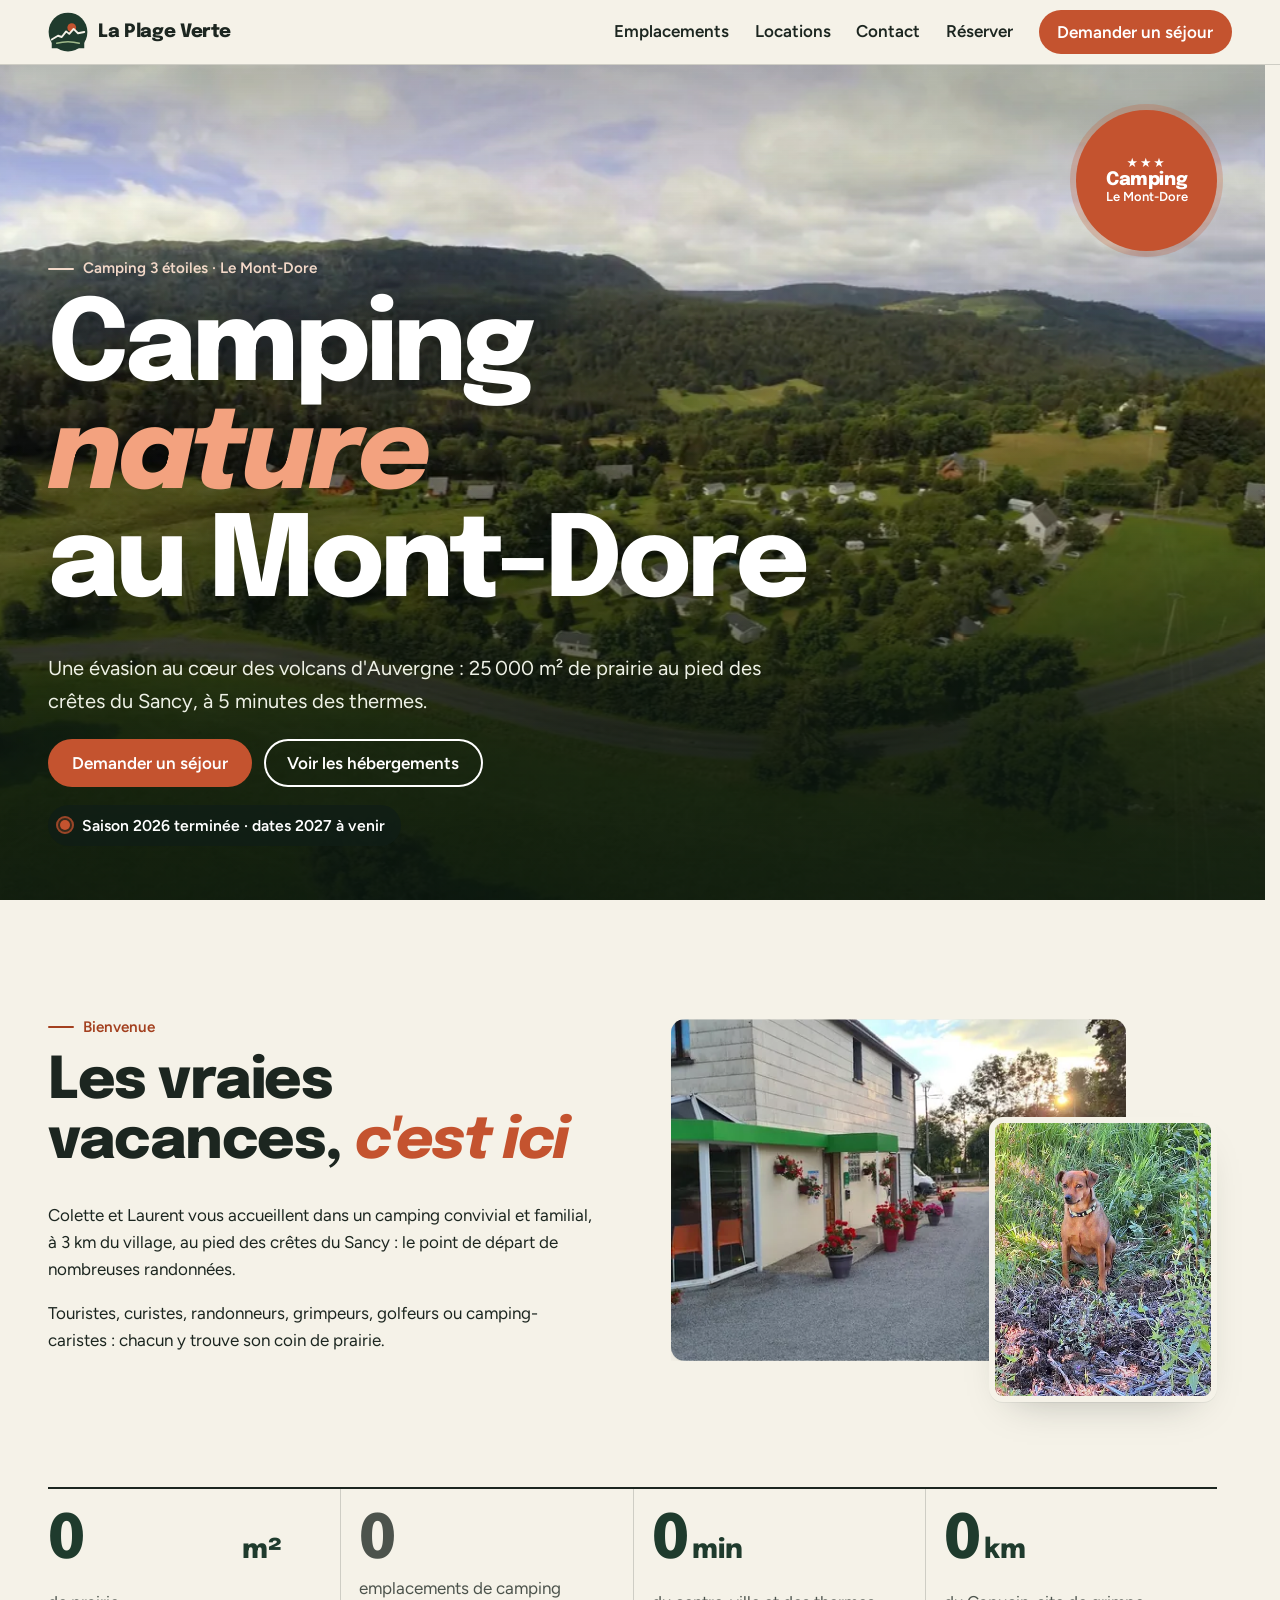
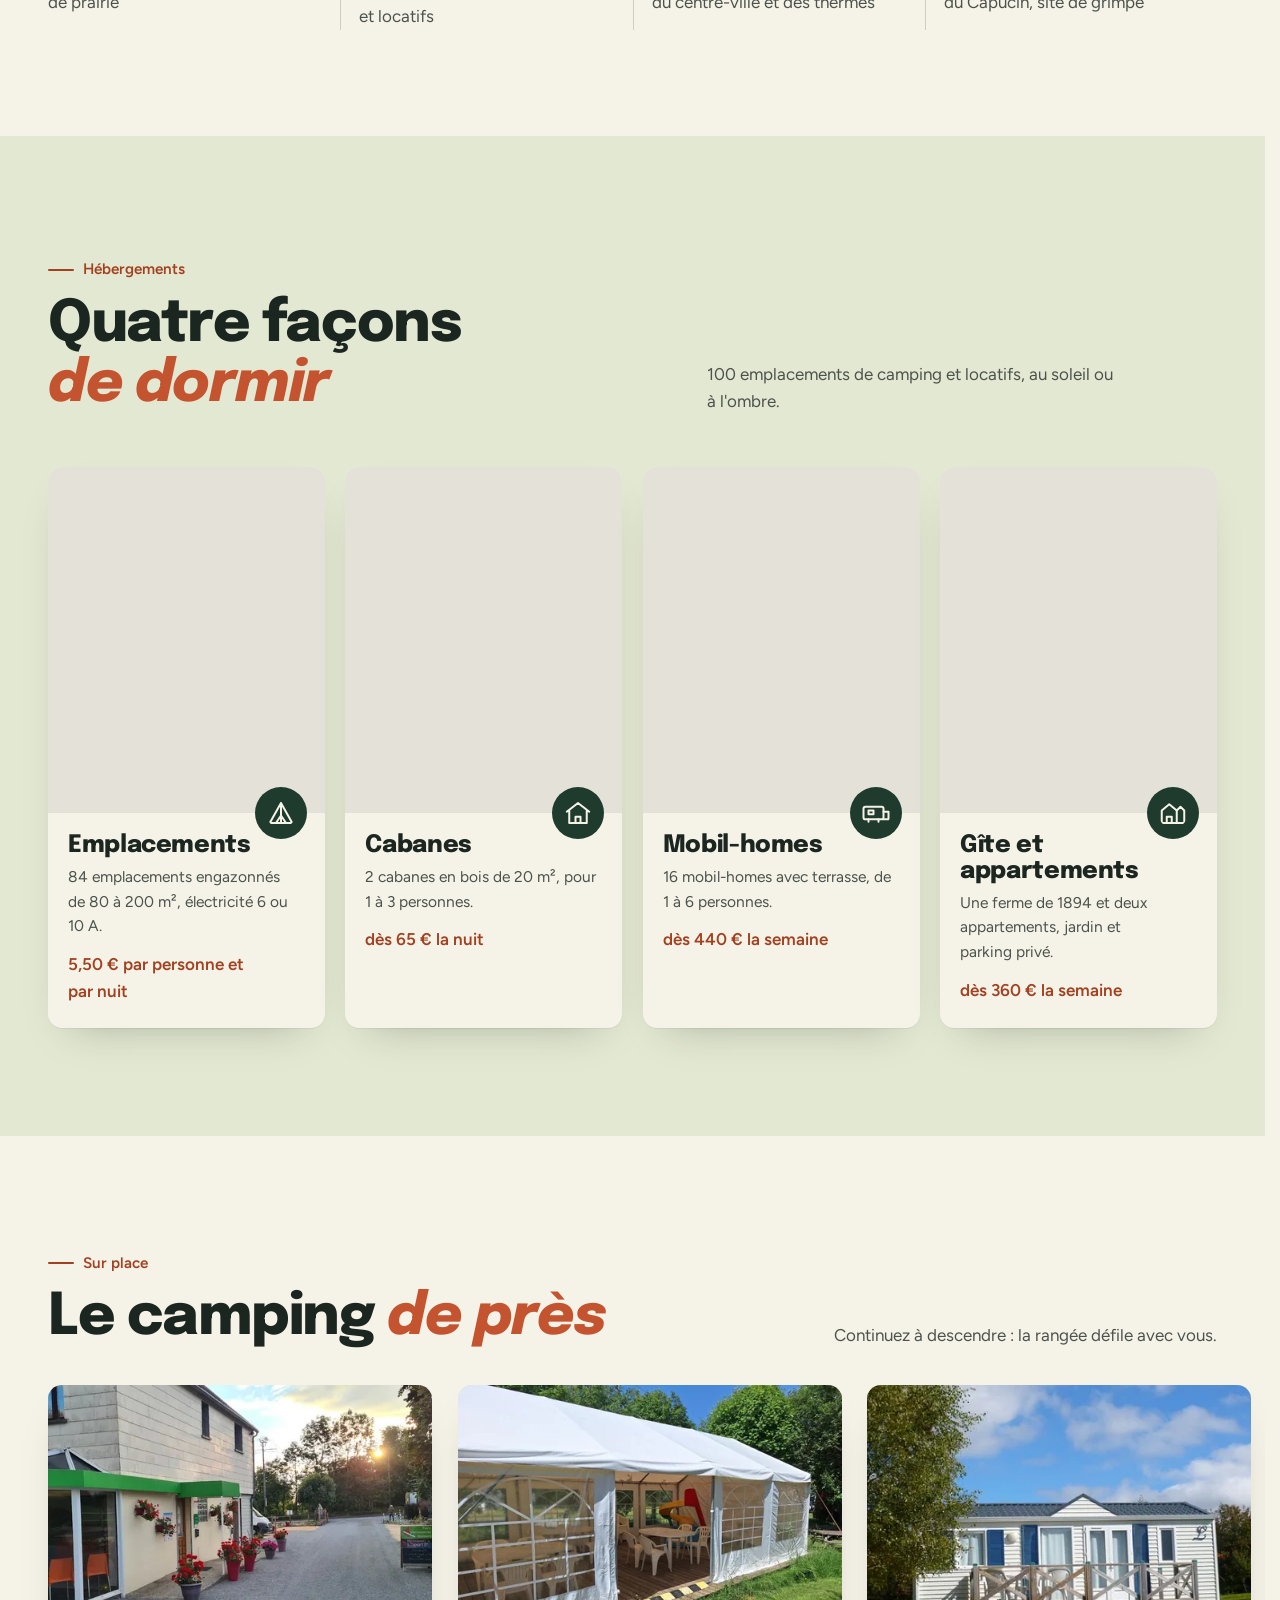
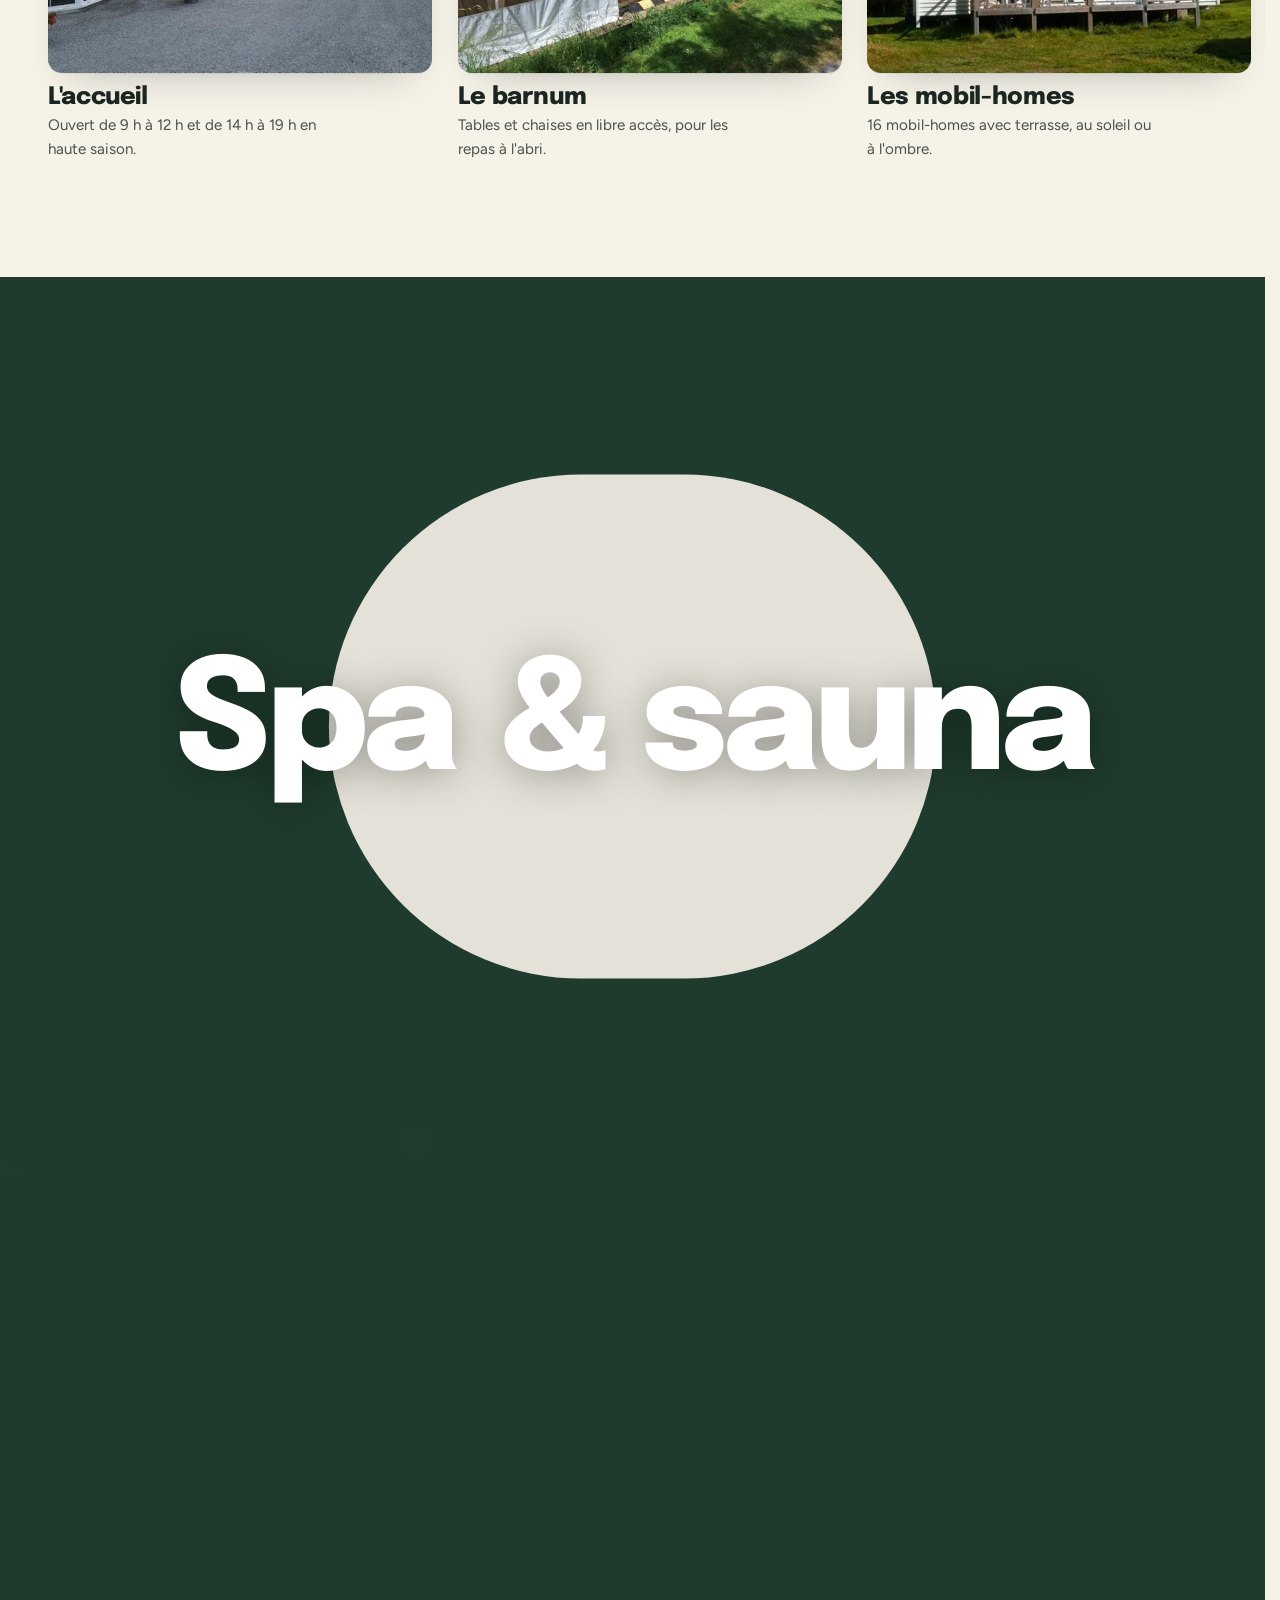
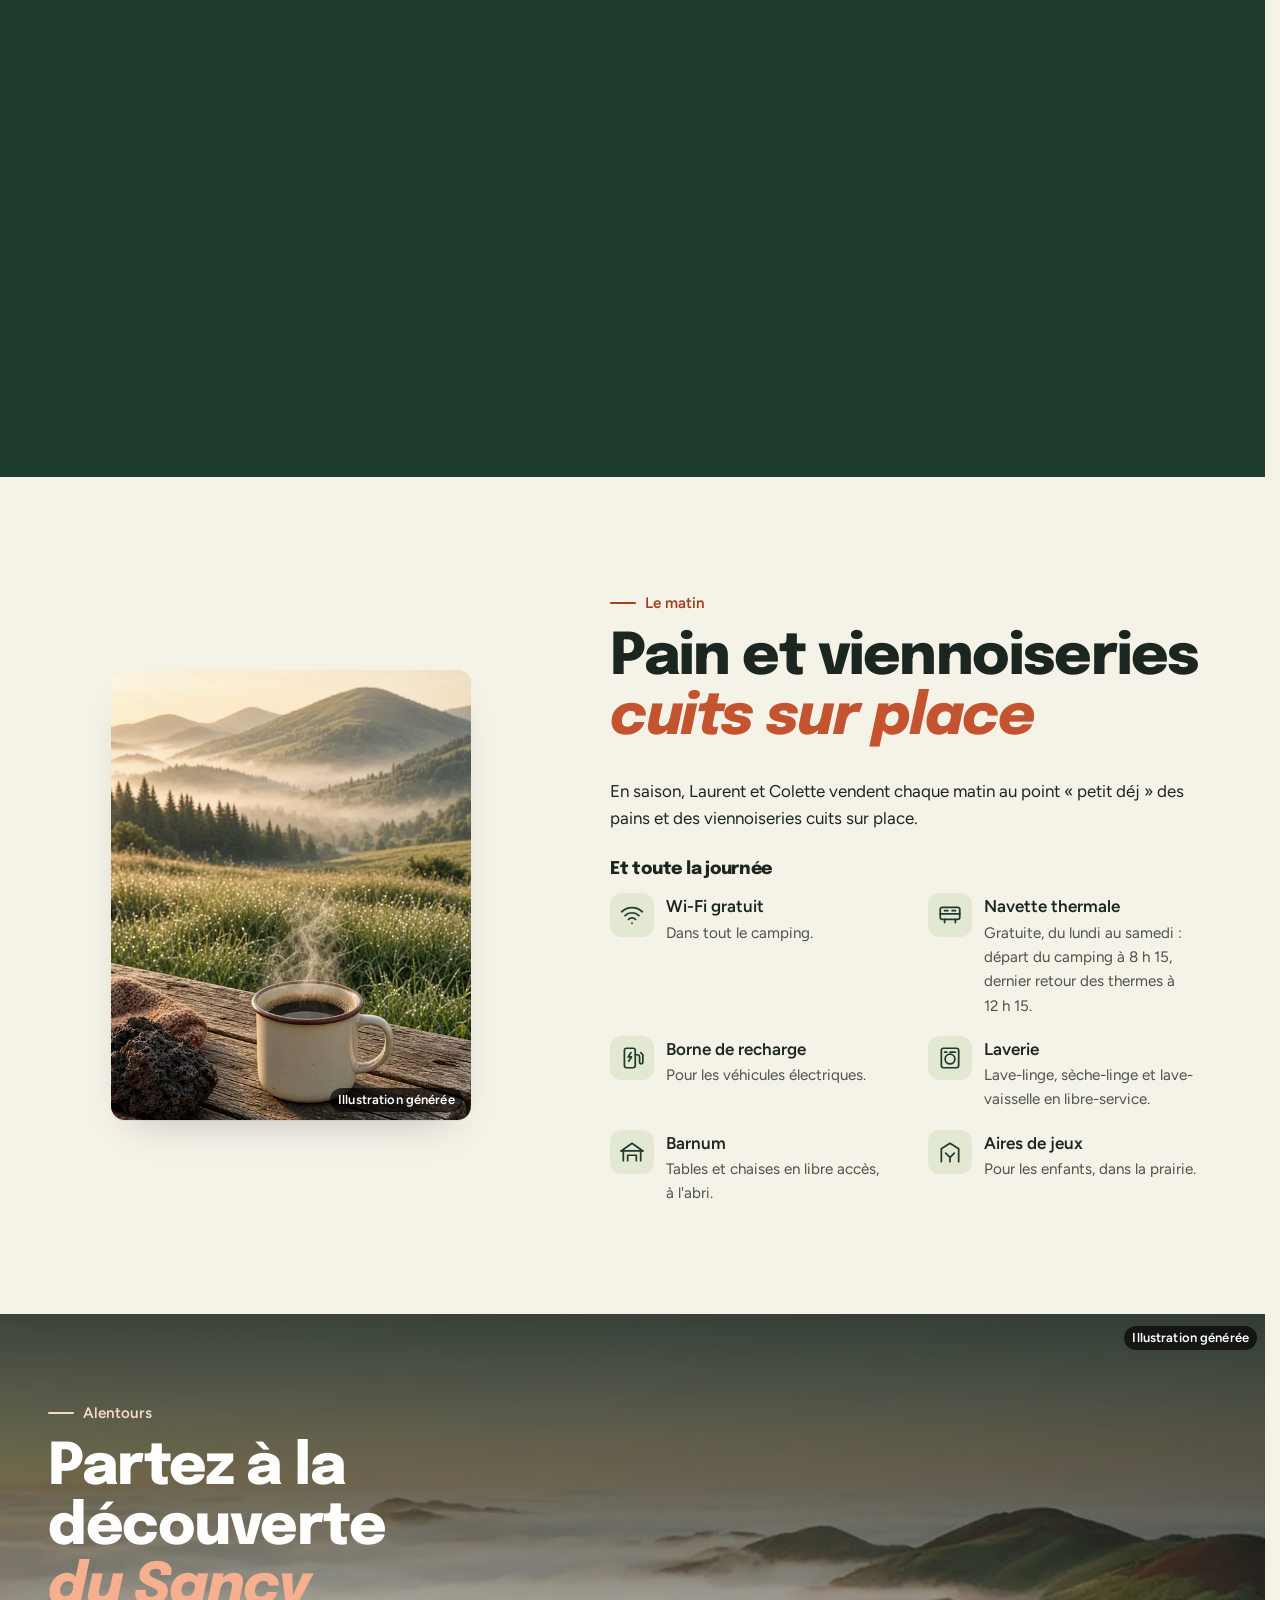
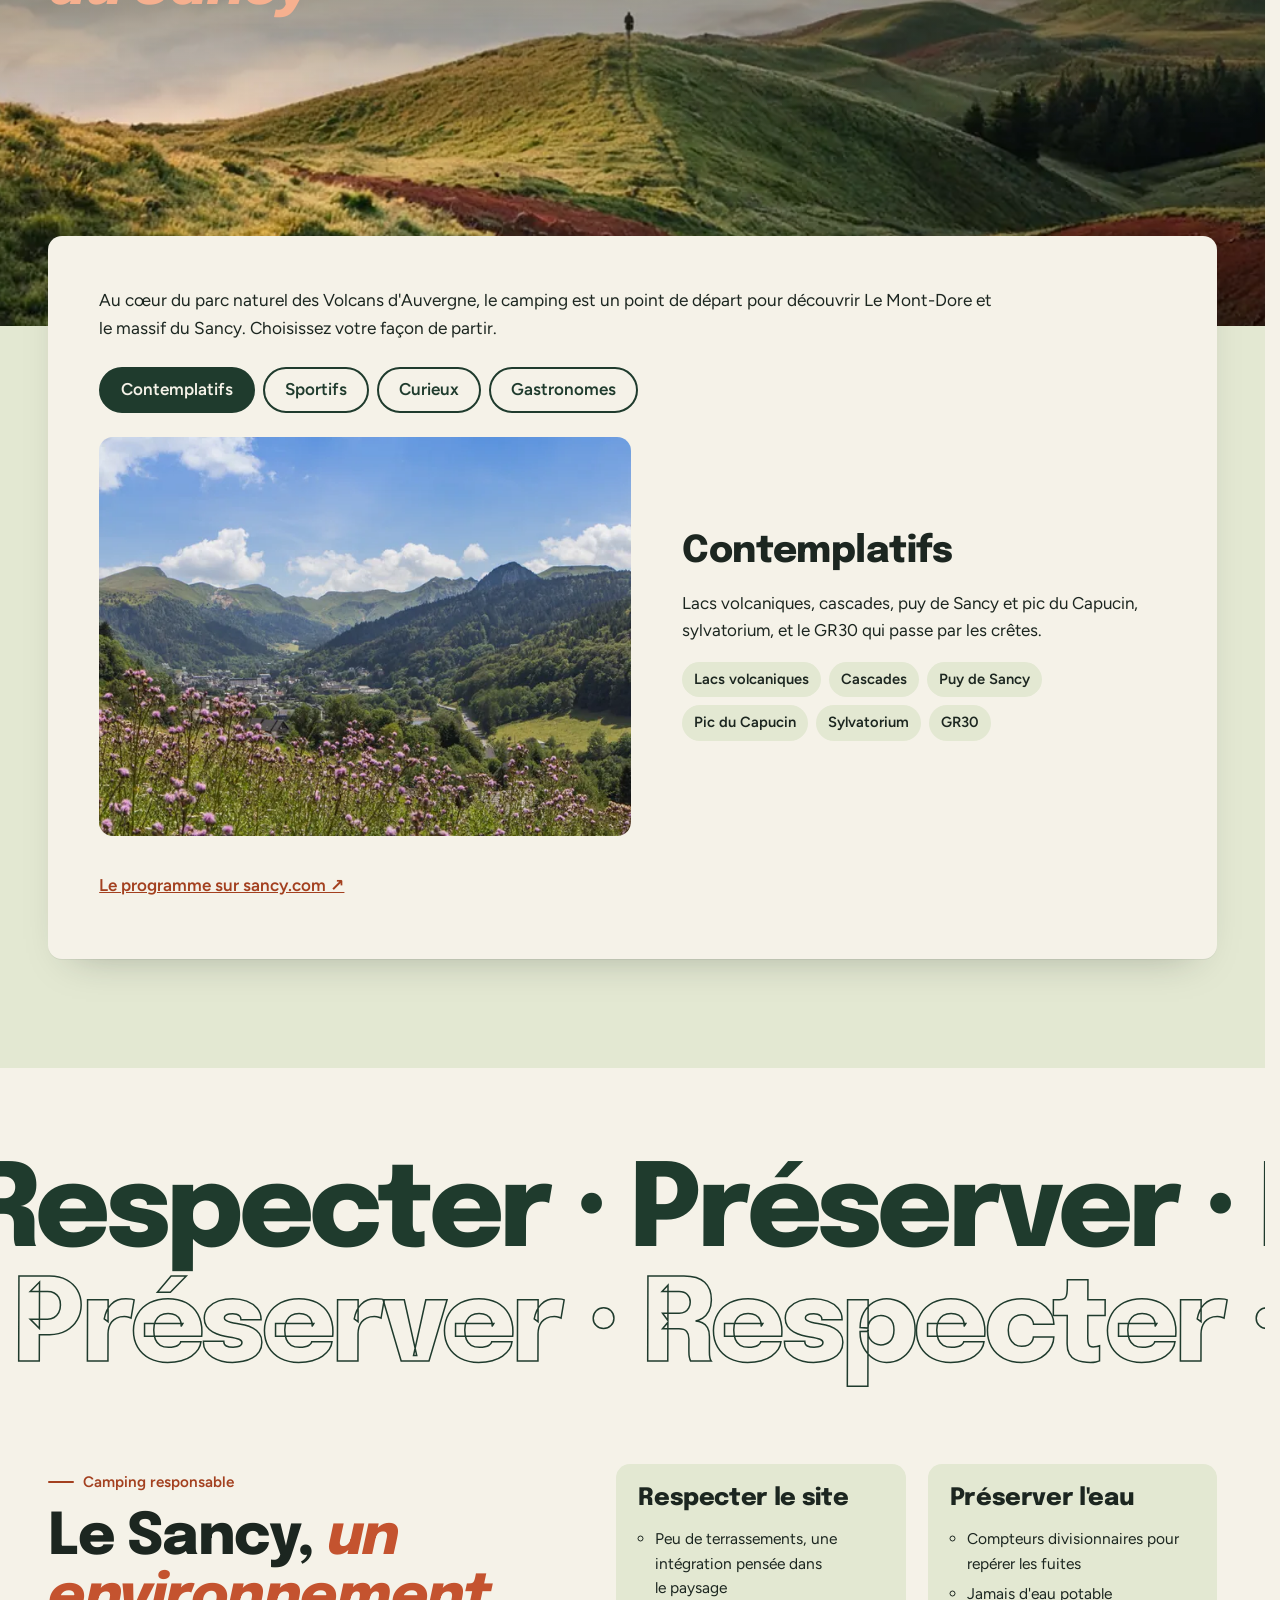
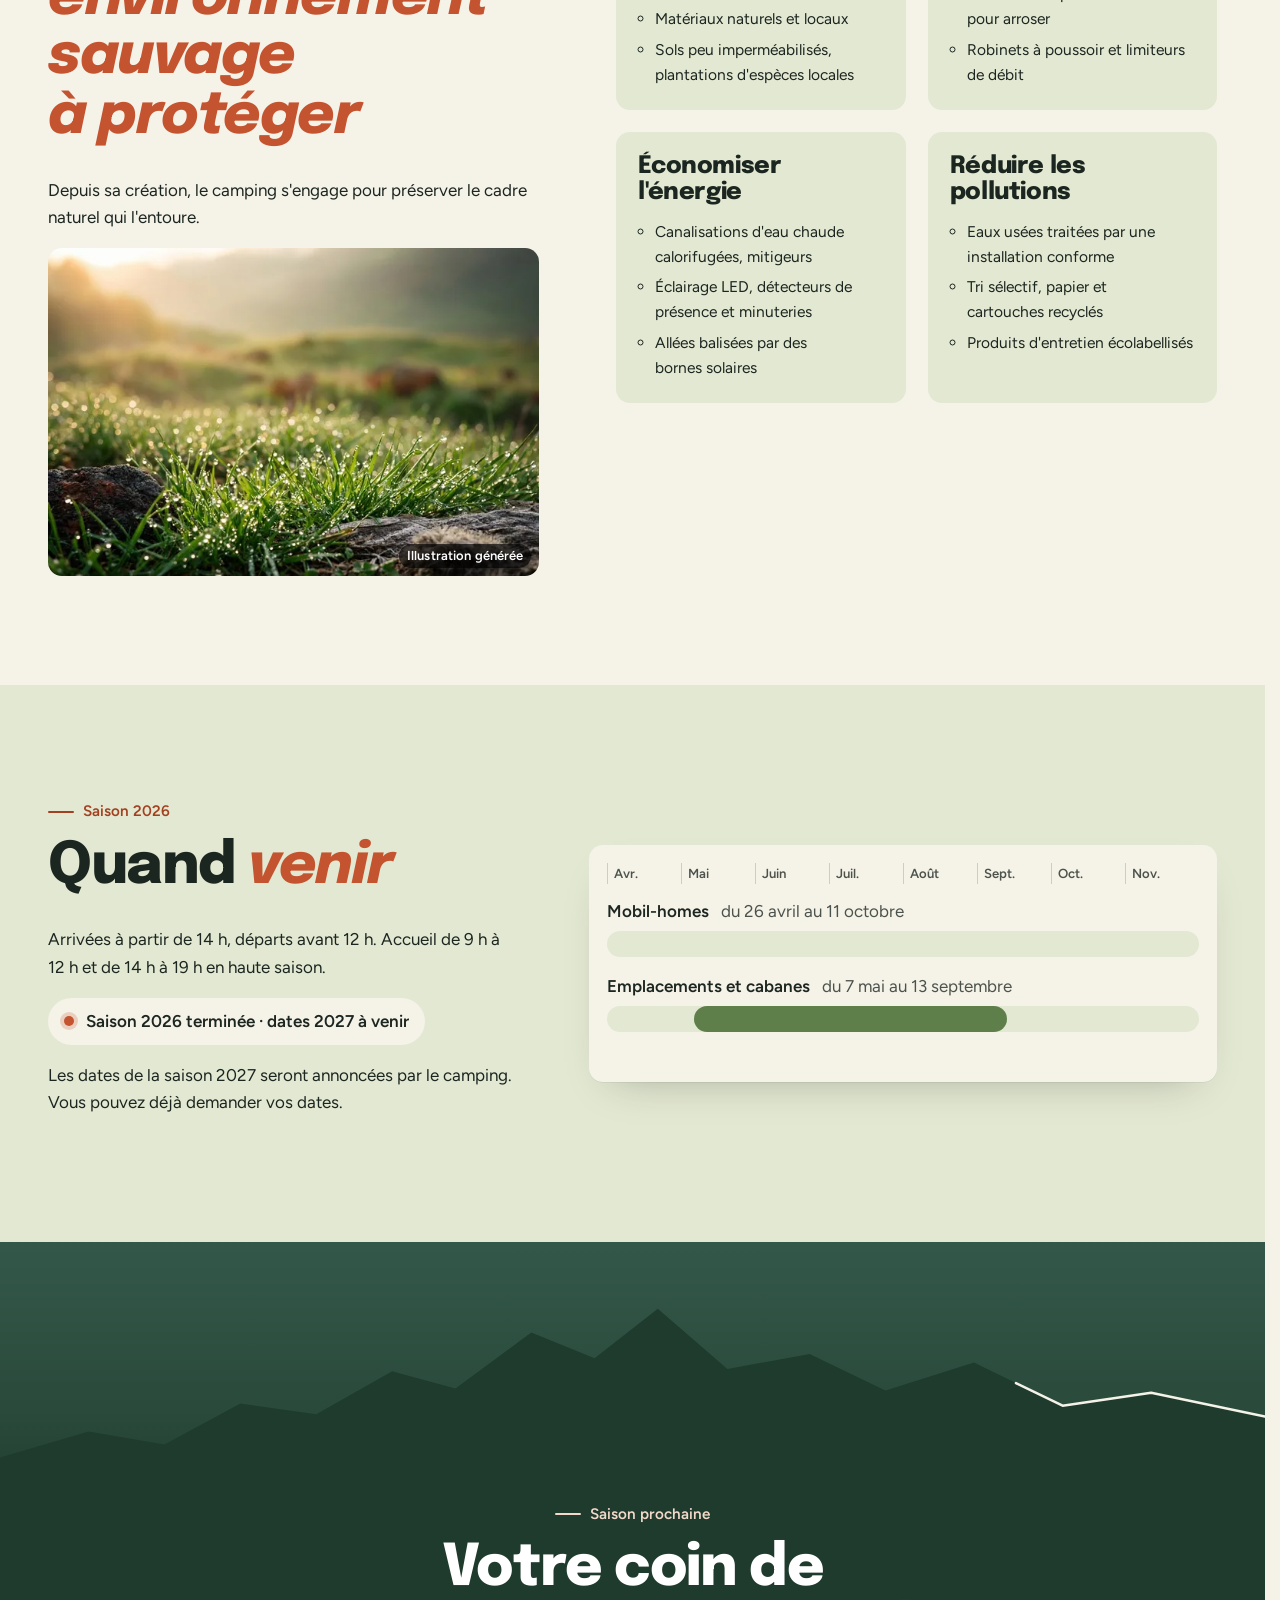
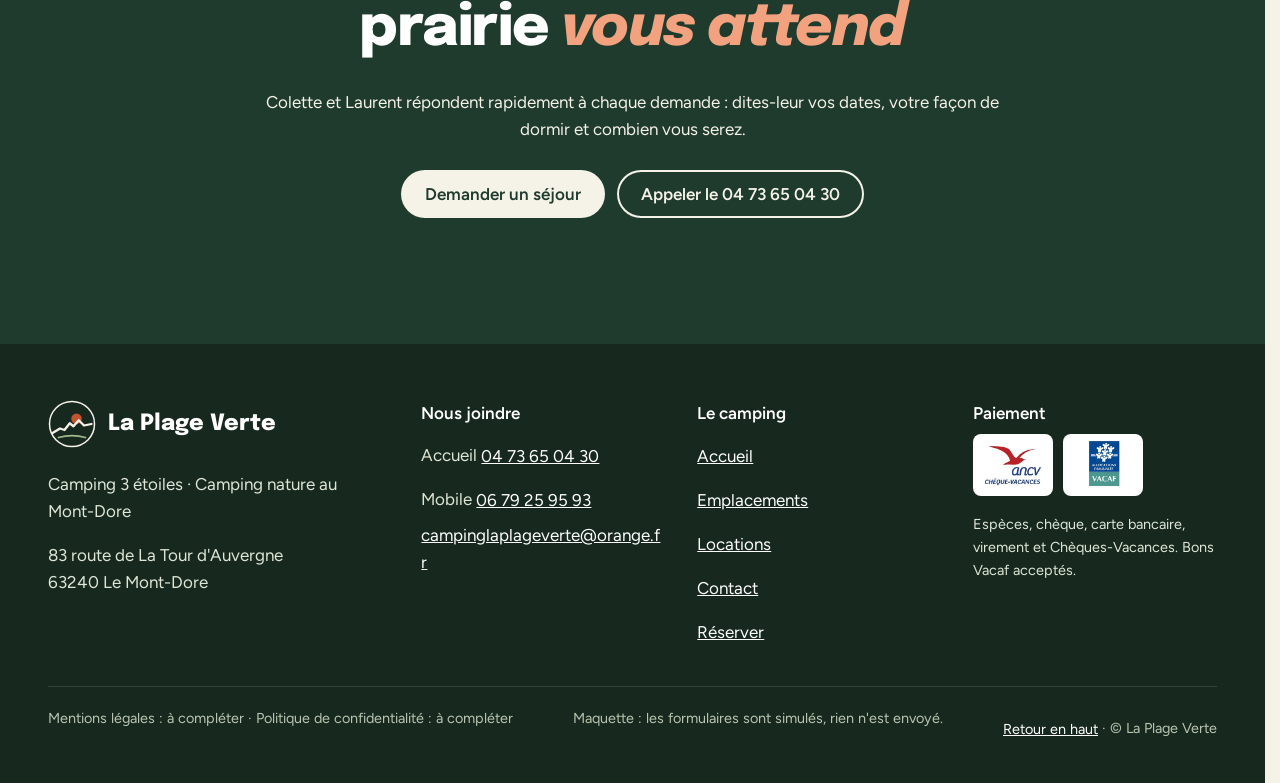
==== index.html @ d8bba6ec "Maquette v1" ====
<!doctype html>
<html lang="fr" data-v="1">
<head>
<meta charset="utf-8">
<meta name="viewport" content="width=device-width, initial-scale=1, viewport-fit=cover">
<title>Camping La Plage Verte : camping nature au Mont-Dore, au pied du Sancy</title>
<meta name="description" content="Camping 3 étoiles au Mont-Dore : 84 emplacements dans 25 000 m² de prairie, cabanes, mobil-homes, gîte et appartements, spa, à 5 minutes des thermes.">
<meta name="robots" content="noindex, nofollow">
<link rel="canonical" href="https://plage-verte-maquette.vercel.app/">
<style>:root{--fond:#F5F2E8;--texte:#1C2620;--voile-fond:#1F3B2D;--ouverture-fond:#1F3B2D;--menu-fond:#1F3B2D}:root { --entete-h: 72px; --barres-h: 0px; } html { background: var(--fond); color: var(--texte); scrollbar-gutter: stable; } body { margin: 0; background: var(--fond); } html.js:not(.secours):not([data-arrivee="retour"]) [data-anime] { opacity: 0; } html.js:not(.secours):not([data-arrivee="retour"]) [data-anime].vu { opacity: 1; } [data-voile] { position: fixed; inset: 0; z-index: 900; background: var(--voile-fond); transform: translateY(100%); visibility: hidden; pointer-events: none; } html[data-arrivee="voile"]:not(.voile-leve):not(.secours) [data-voile] { transform: none; visibility: visible; } html.secours [data-voile] { visibility: hidden !important; } .ouverture-panneau { position: fixed; inset: 0; z-index: 850; display: none; place-content: center; justify-items: center; background: var(--ouverture-fond, var(--voile-fond)); color: var(--fond); text-align: center; } html.js[data-arrivee="intro"]:not(.secours):not(.intro-finie) .ouverture-panneau { display: grid; } html.defilement-bloque, html.defilement-bloque body, html.js[data-arrivee="intro"]:not(.secours):not(.intro-finie), html.js[data-arrivee="intro"]:not(.secours):not(.intro-finie) body, html[data-arrivee="voile"]:not(.voile-leve):not(.secours), html[data-arrivee="voile"]:not(.voile-leve):not(.secours) body { overflow: hidden; } html.js[data-arrivee="intro"]:not(.secours):not(.intro-finie) { background-color: var(--ouverture-fond, var(--voile-fond)); } html[data-arrivee="voile"]:not(.voile-leve):not(.secours) { background-color: var(--voile-fond); }</style>
<script>(function () {
var d = document.documentElement, ss = null, ls = null;
try { ss = window.sessionStorage; ls = window.localStorage; } catch (e) {}
d.classList.add('js');
var nav = performance.getEntriesByType ? performance.getEntriesByType('navigation')[0] : null;
var type = nav ? nav.type : 'navigate';
var depart = null;
try { depart = JSON.parse(ss.getItem('socle:depart') || 'null'); ss.removeItem('socle:depart'); } catch (e) {}
if (depart && !(Date.now() - depart.t < 15000)) depart = null;
var mode = type === 'back_forward' ? 'retour' : type === 'reload' ? 'intro' : depart ? 'voile' : 'intro';
d.setAttribute('data-arrivee', mode);
if (mode === 'voile' && depart.couleur) d.style.setProperty('--voile-fond', depart.couleur);
if (type === 'reload' && 'scrollRestoration' in history) {
history.scrollRestoration = 'manual';
}
try {
var choisie = ls && ls.getItem('socle:langue');
var langue = (d.lang || '').slice(0, 2);
if (choisie && choisie !== langue && type === 'navigate' && !depart) {
var alt = document.querySelector('link[rel="alternate"][hreflang="' + choisie + '"]');
if (alt) location.replace(new URL(alt.href).pathname + location.search + location.hash);
}
} catch (e) {}
setTimeout(function () { if (!d.classList.contains('demarre')) d.classList.add('secours'); }, 2000);
})();</script>
<link rel="preload" href="/assets/fonts/epilogue-latin-800-normal.woff2" as="font" type="font/woff2" crossorigin>
<link rel="preload" href="/assets/fonts/figtree-latin-400-normal.woff2" as="font" type="font/woff2" crossorigin>
<link rel="stylesheet" href="/assets/css/socle.css?v=1">
<link rel="stylesheet" href="/assets/css/site.css?v=1">
<link rel="modulepreload" href="/assets/js/site.js?v=1">
<link rel="modulepreload" href="/assets/js/socle/index.js?v=1">
<script src="/assets/vendor/gsap.min.js" defer></script>
<script src="/assets/vendor/ScrollTrigger.min.js" defer></script>
<script src="/assets/vendor/SplitText.min.js" defer></script>
<script type="module" src="/assets/js/site.js?v=1"></script>
<meta name="theme-color" content="#F5F2E8">
<link rel="icon" href="/assets/images/favicon.svg" type="image/svg+xml">
<link rel="apple-touch-icon" href="/assets/images/apple-touch-icon.png">
<meta property="og:type" content="website">
<meta property="og:site_name" content="La Plage Verte">
<meta property="og:locale" content="fr_FR">
<meta property="og:title" content="Camping La Plage Verte : camping nature au Mont-Dore, au pied du Sancy">
<meta property="og:description" content="Camping 3 étoiles au Mont-Dore : 84 emplacements dans 25 000 m² de prairie, cabanes, mobil-homes, gîte et appartements, spa, à 5 minutes des thermes.">
<meta property="og:url" content="https://plage-verte-maquette.vercel.app/">
<meta property="og:image" content="https://plage-verte-maquette.vercel.app/assets/partage/accueil-fr.jpg">
<meta property="og:image:width" content="1200">
<meta property="og:image:height" content="630">
<meta property="og:image:alt" content="La Plage Verte, camping nature au Mont-Dore, vu du ciel">
<meta name="twitter:card" content="summary_large_image">
<script type="application/ld+json">{"@context":"https://schema.org","@type":"Campground","name":"Camping La Plage Verte","url":"https://plage-verte-maquette.vercel.app/","telephone":"+33473650430","email":"campinglaplageverte@orange.fr","address":{"@type":"PostalAddress","streetAddress":"83 route de La Tour d'Auvergne","postalCode":"63240","addressLocality":"Le Mont-Dore","addressCountry":"FR"},"starRating":{"@type":"Rating","ratingValue":"3"},"petsAllowed":true,"paymentAccepted":"Espèces, chèque, carte bancaire, virement, Chèques-Vacances","amenityFeature":[{"@type":"LocationFeatureSpecification","name":"Wi-Fi gratuit","value":true},{"@type":"LocationFeatureSpecification","name":"Spa extérieur","value":true},{"@type":"LocationFeatureSpecification","name":"Sauna","value":true},{"@type":"LocationFeatureSpecification","name":"Navette thermale gratuite","value":true},{"@type":"LocationFeatureSpecification","name":"Borne de recharge pour véhicules électriques","value":true}],"description":"Camping nature classé 3 étoiles au Mont-Dore, au pied des crêtes du Sancy : 84 emplacements, cabanes, mobil-homes, un gîte et deux appartements."}</script>
</head>
<body id="haut">
<div data-voile data-forme="vague" aria-hidden="true"><svg class="voile-vague voile-vague--haut" viewBox="0 0 1440 120" preserveAspectRatio="none" aria-hidden="true"><path d="M0 120 C 240 20 480 20 720 70 S 1200 130 1440 40 V 120 H 0 Z"/></svg><svg class="voile-vague voile-vague--bas" viewBox="0 0 1440 120" preserveAspectRatio="none" aria-hidden="true"><path d="M0 0 C 240 100 480 100 720 50 S 1200 -10 1440 80 V 0 H 0 Z"/></svg><div class="voile-contenu"><img src="/assets/images/logo-clair.svg" alt="" width="56" height="56"><span data-voile-libelle>Accueil</span></div></div>
<div class="ouverture-panneau" data-ouverture aria-hidden="true">
  <svg class="ouverture-crete" viewBox="0 0 1000 260" preserveAspectRatio="none" aria-hidden="true"><path d="M0 200 L70 176 L130 188 L190 150 L250 160 L310 120 L360 136 L420 84 L470 108 L520 62 L575 118 L640 104 L700 138 L770 112 L840 152 L910 140 L1000 162" fill="none" stroke="currentColor" stroke-width="2.5" stroke-linejoin="round" stroke-linecap="round" vector-effect="non-scaling-stroke"/></svg>
  <span class="ouverture-soleil" data-ouverture-objet></span>
  <p class="ouverture-nom">La Plage Verte</p>
  <p class="ouverture-ligne">Camping nature au Mont-Dore</p>
</div>
<a class="evitement" href="#contenu">Aller au contenu</a>
<header data-entete>
  <div class="entete-rangee">
    <a class="entete-logo" href="/" data-libelle="Accueil" aria-current="page">
      <img src="/assets/images/logo.svg" alt="" width="40" height="40"><span>La Plage Verte</span>
    </a>
    <nav data-nav aria-label="Navigation principale">
      <ul><li><a href="/emplacements" data-libelle="Emplacements">Emplacements</a></li><li><a href="/locations" data-libelle="Locations">Locations</a></li><li><a href="/contact" data-libelle="Contact">Contact</a></li><li><a href="/reserver" data-libelle="Réserver">Réserver</a></li></ul>
    </nav>
    <div class="entete-actions">
      <a class="bouton" href="/reserver" data-libelle="Réserver">Demander un séjour</a>
      <button type="button" data-menu-bouton aria-controls="menu" aria-expanded="false" data-libelle-ouvrir="Menu" data-libelle-fermer="Fermer"><span data-libelle-bouton>Menu</span></button>
      <a class="menu-sansjs" href="#menu" data-menu-lien>Menu</a>
    </div>
  </div>
</header>
<script>/* Avant le premier affichage : rangées de la navigation (même règle que ajusterNav dans assets/js/socle/entete.js)
   et hauteur réelle de l'en-tête, pour que rien ne saute quand le JavaScript du site prend la main. */
(function () {
  var h = document.documentElement, u = document.querySelector('[data-nav] ul'), e = document.querySelector('[data-entete]');
  if (u) {
    var deborde = function () { return u.scrollWidth > u.clientWidth + 1; }, c = deborde();
    if (c && window.matchMedia('(min-width: 900px)').matches) {
      h.classList.add('nav-deux-rangees'); c = deborde();
      if (c) { h.classList.add('nav-deux-lignes'); var a = u.querySelector('a'); c = !a || u.getBoundingClientRect().height > a.getBoundingClientRect().height * 2.5; }
      if (c) h.classList.remove('nav-deux-rangees', 'nav-deux-lignes');
    }
    if (c) h.classList.add('nav-compacte');
  }
  if (e) h.style.setProperty('--entete-h', Math.round(e.getBoundingClientRect().height) + 'px');
})();</script>
<span id="menu-ferme" aria-hidden="true"></span>
<div id="menu" data-menu role="dialog" aria-modal="true" aria-label="Menu">
  <p class="menu-sansjs-fermer"><a href="#menu-ferme">Fermer</a></p>
  <ul><li style="--i:0"><a href="/" class="menu-lien" data-libelle="Accueil" aria-current="page">Accueil</a></li><li style="--i:1"><a href="/emplacements" class="menu-lien" data-libelle="Emplacements">Emplacements</a></li><li style="--i:2"><a href="/locations" class="menu-lien" data-libelle="Locations">Locations</a></li><li style="--i:3"><a href="/contact" class="menu-lien" data-libelle="Contact">Contact</a></li><li style="--i:4"><a href="/reserver" class="menu-lien" data-libelle="Réserver">Réserver</a></li></ul>
  <p><a class="bouton" href="tel:+33473650430">Appeler 04 73 65 04 30</a></p>
</div>
<main id="contenu" tabindex="-1">
<section class="ouv-accueil" id="debut">
  <figure class="media ouv-accueil-media" data-effet="survol" style="--cadrage:50% 50%">
  <picture><source media="(max-width: 760px) and (orientation: portrait)" srcset="/assets/images/aerienne-mobile-640.webp 640w, /assets/images/aerienne-mobile-1080.webp 1080w" sizes="100vw">
    <img src="/assets/images/aerienne-1280.webp" srcset="/assets/images/aerienne-640.webp 640w, /assets/images/aerienne-1280.webp 1280w, /assets/images/aerienne-1920.webp 1920w" sizes="100vw" alt="La Plage Verte, camping nature au Mont-Dore, vu du ciel" width="1280" height="720" fetchpriority="high" loading="eager" decoding="async">
  </picture>
</figure>
  <div class="ouv-accueil-voile" aria-hidden="true"></div>
  <div class="cachet" data-iris-centre="disque" aria-hidden="true">
    <span class="cachet-etoiles">★★★</span><span class="cachet-mot">Camping</span><span class="cachet-lieu">Le Mont-Dore</span>
  </div>
  <div class="conteneur ouv-accueil-texte">
    <p class="surtitre surtitre--clair ouv-apparait">Camping 3 étoiles · Le Mont-Dore</p>
    <h1 class="ouv-titre" data-anime="gsap"><span class="ligne-masque"><span class="ouv-ligne">Camping <em>nature</em></span></span><span class="ligne-masque"><span class="ouv-ligne">au Mont-Dore</span></span></h1>
    <p class="ouv-texte ouv-apparait masque-ecran-tres-bas">Une évasion au cœur des volcans d&#39;Auvergne : 25 000 m² de prairie au pied des crêtes du Sancy, à 5 minutes des thermes.</p>
    <div class="ouv-actions ouv-apparait">
      <a href="/reserver" class="bouton" data-libelle="Réserver" data-action-principale data-survol="magnetique">Demander un séjour</a>
      <a class="bouton bouton--contour bouton--sur-photo" href="#dormir" data-sans-transition>Voir les hébergements</a>
    </div>
    <p class="ouv-info ouv-apparait" data-info-cle data-saison='{"annee":2026,"periodes":[{"libelle":"Mobil-homes","debut":"2026-04-26","fin":"2026-10-11"},{"libelle":"Emplacements et cabanes","debut":"2026-05-07","fin":"2026-09-13"}],"textes":{"avant":"Ouverture le {date}","pendant":"Ouvert · {libelle} jusqu&#39;au {date}","apres":"Saison {annee} terminée · dates {suivante} à venir"}}'><span class="pastille" aria-hidden="true"></span><span data-saison-texte>Saison 2026 terminée · dates 2027 à venir</span></p>
  </div>
</section>
<section class="bienvenue" id="bienvenue">
  <div class="conteneur bienvenue-grille">
    <div class="bienvenue-texte">
      <p class="surtitre">Bienvenue</p>
      <h2 data-anime="lignes">Les vraies vacances, <em>c'est ici</em></h2>
      <p data-anime>Colette et Laurent vous accueillent dans un camping convivial et familial, à 3 km du village, au pied des crêtes du Sancy : le point de départ de nombreuses randonnées.</p>
      <p data-anime>Touristes, curistes, randonneurs, grimpeurs, golfeurs ou camping-caristes : chacun y trouve son coin de prairie.</p>
    </div>
    <div class="bienvenue-photos">
      <figure class="media bienvenue-accueil" data-anime="rideau" style="--cadrage:50% 50%">
  <picture>
    <img src="/assets/images/accueil-1000.webp" srcset="/assets/images/accueil-480.webp 480w, /assets/images/accueil-640.webp 640w, /assets/images/accueil-1000.webp 1000w" sizes="(max-width: 760px) 70vw, 30vw" alt="Le bâtiment de l&#39;accueil." width="1000" height="750" loading="lazy" decoding="async">
  </picture><figcaption class="media-legende">Le bâtiment de l&#39;accueil.</figcaption>
</figure>
      <figure class="media bienvenue-calinette" data-fx="parallaxe" data-fx-force="8" style="--cadrage:42% 40%">
  <picture>
    <img src="/assets/images/calinette-640.webp" srcset="/assets/images/calinette-480.webp 480w, /assets/images/calinette-640.webp 640w" sizes="(max-width: 760px) 50vw, 20vw" alt="Calinette vous le confirme : les animaux sont acceptés au camping." width="640" height="800" loading="lazy" decoding="async">
  </picture><figcaption class="media-legende">Calinette vous le confirme : les animaux sont acceptés au camping.</figcaption>
</figure>
    </div>
  </div>
  <ul class="conteneur chiffres" data-anime="cascade"><li><strong><span data-compteur="25000">25 000</span><small>m²</small></strong><span>de prairie</span></li><li><strong><span data-compteur="100">100</span></strong><span>emplacements de camping et locatifs</span></li><li><strong><span data-compteur="5">5</span><small>min</small></strong><span>du centre-ville et des thermes</span></li><li><strong><span data-compteur="2">2</span><small>km</small></strong><span>du Capucin, site de grimpe</span></li></ul>
</section>
<section class="dormir" id="dormir">
  <div class="conteneur">
    <div class="section-tete">
      <div><p class="surtitre">Hébergements</p><h2 data-anime="lignes">Quatre façons <em>de dormir</em></h2></div>
      <p data-anime>100 emplacements de camping et locatifs, au soleil ou à l&#39;ombre.</p>
    </div>
    <ul class="dormir-grille" data-anime="cascade">
      <li class="dormir-carte" data-survol="incline" data-survol-force="5">
        <figure class="media dormir-media" style="--cadrage:50% 50%">
  <picture>
    <img src="/assets/images/emplacements-640.webp" srcset="/assets/images/emplacements-480.webp 480w, /assets/images/emplacements-640.webp 640w" sizes="(max-width: 760px) 46vw, 24vw" alt="Emplacements" width="640" height="801" loading="lazy" decoding="async">
  </picture>
</figure>
        <div class="dormir-corps">
          <svg class="icone dormir-icone" viewBox="0 0 24 24" aria-hidden="true" fill="none" stroke="currentColor" stroke-width="1.6" stroke-linecap="round" stroke-linejoin="round"><path d="M3 20 12 4l9 16M12 4v16M8 20l4-6 4 6M2 20h20"/></svg>
          <h3><a href="/emplacements" class="dormir-lien" data-libelle="Emplacements" data-superpose>Emplacements</a></h3>
          <p class="dormir-texte">84 emplacements engazonnés de 80 à 200 m², électricité 6 ou 10 A.</p>
          <p class="dormir-prix" data-prix>5,50 € par personne et par nuit</p>
        </div>
      </li><li class="dormir-carte" data-survol="incline" data-survol-force="5">
        <figure class="media dormir-media" style="--cadrage:50% 50%">
  <picture>
    <img src="/assets/images/cabane-carte-640.webp" srcset="/assets/images/cabane-carte-480.webp 480w, /assets/images/cabane-carte-640.webp 640w" sizes="(max-width: 760px) 46vw, 24vw" alt="Cabanes" width="640" height="800" loading="lazy" decoding="async">
  </picture>
</figure>
        <div class="dormir-corps">
          <svg class="icone dormir-icone" viewBox="0 0 24 24" aria-hidden="true" fill="none" stroke="currentColor" stroke-width="1.6" stroke-linecap="round" stroke-linejoin="round"><path d="M3 11 12 4l9 7M5 10v10h14V10M10 20v-5h4v5"/></svg>
          <h3><a href="/locations#cabane" class="dormir-lien" data-libelle="Locations" data-superpose>Cabanes</a></h3>
          <p class="dormir-texte">2 cabanes en bois de 20 m², pour 1 à 3 personnes.</p>
          <p class="dormir-prix" data-prix>dès 65 € la nuit</p>
        </div>
      </li><li class="dormir-carte" data-survol="incline" data-survol-force="5">
        <figure class="media dormir-media" style="--cadrage:50% 50%">
  <picture>
    <img src="/assets/images/mobil-home-terrasse-640.webp" srcset="/assets/images/mobil-home-terrasse-480.webp 480w, /assets/images/mobil-home-terrasse-640.webp 640w" sizes="(max-width: 760px) 46vw, 24vw" alt="Mobil-homes" width="640" height="800" loading="lazy" decoding="async">
  </picture>
</figure>
        <div class="dormir-corps">
          <svg class="icone dormir-icone" viewBox="0 0 24 24" aria-hidden="true" fill="none" stroke="currentColor" stroke-width="1.6" stroke-linecap="round" stroke-linejoin="round"><rect x="2" y="7" width="16" height="10" rx="1.5"/><path d="M18 11h4v6h-4M6 17v2M14 17v2M6 10h4v3H6z"/></svg>
          <h3><a href="/locations#mh-eco" class="dormir-lien" data-libelle="Locations" data-superpose>Mobil-homes</a></h3>
          <p class="dormir-texte">16 mobil-homes avec terrasse, de 1 à 6 personnes.</p>
          <p class="dormir-prix" data-prix>dès 440 € la semaine</p>
        </div>
      </li><li class="dormir-carte" data-survol="incline" data-survol-force="5">
        <figure class="media dormir-media" style="--cadrage:50% 50%">
  <picture>
    <img src="/assets/images/gite-ferme-640.webp" srcset="/assets/images/gite-ferme-480.webp 480w, /assets/images/gite-ferme-640.webp 640w" sizes="(max-width: 760px) 46vw, 24vw" alt="Gîte et appartements" width="640" height="800" loading="lazy" decoding="async">
  </picture>
</figure>
        <div class="dormir-corps">
          <svg class="icone dormir-icone" viewBox="0 0 24 24" aria-hidden="true" fill="none" stroke="currentColor" stroke-width="1.6" stroke-linecap="round" stroke-linejoin="round"><path d="M3 20V10l6-5 6 5v10M15 10l3-3 3 3v10M7 20v-5h4v5M2 20h20"/></svg>
          <h3><a href="/locations#gite" class="dormir-lien" data-libelle="Locations" data-superpose>Gîte et appartements</a></h3>
          <p class="dormir-texte">Une ferme de 1894 et deux appartements, jardin et parking privé.</p>
          <p class="dormir-prix" data-prix>dès 360 € la semaine</p>
        </div>
      </li>
    </ul>
  </div>
</section>
<section class="pres" id="sur-place">
  <div class="conteneur pres-tete">
    <div><p class="surtitre">Sur place</p><h2 data-anime="lignes">Le camping <em>de près</em></h2></div>
    <p class="pres-consigne"><span class="si-souris">Continuez à descendre : la rangée défile avec vous.</span><span class="si-tactile">Faites glisser : tout ce qui est là quand vous arrivez.</span></p>
  </div>
  <div class="pres-fenetre" tabindex="0" role="region" aria-label="Photos du camping, à faire défiler">
  <div class="pres-piste" data-effet="rangee" data-galerie>
    <article class="pres-carte" id="sur-place-1" data-fx="vitesse" data-fx-force="2">
      <figure class="media pres-media" style="--cadrage:50% 50%">
  <picture>
    <img src="/assets/images/accueil-1000.webp" srcset="/assets/images/accueil-480.webp 480w, /assets/images/accueil-640.webp 640w, /assets/images/accueil-1000.webp 1000w" sizes="(max-width: 760px) 80vw, 34vw" alt="Ouvert de 9 h à 12 h et de 14 h à 19 h en haute saison." width="1000" height="750" loading="lazy" decoding="async">
  </picture>
</figure>
      <h3>L&#39;accueil</h3>
      <p>Ouvert de 9 h à 12 h et de 14 h à 19 h en haute saison.</p>
    </article><article class="pres-carte" id="sur-place-2" data-fx="vitesse" data-fx-force="2">
      <figure class="media pres-media" style="--cadrage:50% 50%">
  <picture>
    <img src="/assets/images/barnum-1000.webp" srcset="/assets/images/barnum-480.webp 480w, /assets/images/barnum-640.webp 640w, /assets/images/barnum-1000.webp 1000w" sizes="(max-width: 760px) 80vw, 34vw" alt="Tables et chaises en libre accès, pour les repas à l&#39;abri." width="1000" height="750" loading="lazy" decoding="async">
  </picture>
</figure>
      <h3>Le barnum</h3>
      <p>Tables et chaises en libre accès, pour les repas à l&#39;abri.</p>
    </article><article class="pres-carte" id="sur-place-3" data-fx="vitesse" data-fx-force="2">
      <figure class="media pres-media" style="--cadrage:50% 50%">
  <picture>
    <img src="/assets/images/mh-exterieur-640.webp" srcset="/assets/images/mh-exterieur-480.webp 480w, /assets/images/mh-exterieur-640.webp 640w" sizes="(max-width: 760px) 80vw, 34vw" alt="16 mobil-homes avec terrasse, au soleil ou à l&#39;ombre." width="640" height="427" loading="lazy" decoding="async">
  </picture>
</figure>
      <h3>Les mobil-homes</h3>
      <p>16 mobil-homes avec terrasse, au soleil ou à l&#39;ombre.</p>
    </article><article class="pres-carte" id="sur-place-4" data-fx="vitesse" data-fx-force="2">
      <figure class="media pres-media" style="--cadrage:50% 50%">
  <picture>
    <img src="/assets/images/laverie-1000.webp" srcset="/assets/images/laverie-480.webp 480w, /assets/images/laverie-640.webp 640w, /assets/images/laverie-1000.webp 1000w" sizes="(max-width: 760px) 80vw, 34vw" alt="Lave-linge, sèche-linge et lave-vaisselle en libre-service." width="1000" height="750" loading="lazy" decoding="async">
  </picture>
</figure>
      <h3>La laverie</h3>
      <p>Lave-linge, sèche-linge et lave-vaisselle en libre-service.</p>
    </article><article class="pres-carte" id="sur-place-5" data-fx="vitesse" data-fx-force="2">
      <figure class="media pres-media" style="--cadrage:50% 50%">
  <picture>
    <img src="/assets/images/sanitaires-640.webp" srcset="/assets/images/sanitaires-480.webp 480w, /assets/images/sanitaires-640.webp 640w" sizes="(max-width: 760px) 80vw, 34vw" alt="2 blocs, dont 1 accessible aux personnes à mobilité réduite." width="640" height="853" loading="lazy" decoding="async">
  </picture>
</figure>
      <h3>Les sanitaires</h3>
      <p>2 blocs, dont 1 accessible aux personnes à mobilité réduite.</p>
    </article>
  </div>
  </div>
</section>
<section class="spa" id="bien-etre" data-fx="plein-ecran" data-fx-depart="inset(22% 26% 22% 26% round 999px)">
  <div data-collant>
    <figure class="media spa-media" data-grok style="--cadrage:50% 50%">
  <picture><source media="(max-width: 760px) and (orientation: portrait)" srcset="/assets/images/grok/spa-vapeur-mobile-640.webp 640w" sizes="100vw">
    <img src="/assets/images/grok/spa-vapeur-1280.webp" srcset="/assets/images/grok/spa-vapeur-640.webp 640w, /assets/images/grok/spa-vapeur-1280.webp 1280w, /assets/images/grok/spa-vapeur-1920.webp 1920w" sizes="100vw" alt="L&#39;espace bien-être" width="1280" height="854" loading="lazy" decoding="async">
  </picture><figcaption class="mention-ia">Illustration générée</figcaption>
</figure>
    <canvas class="spa-vapeur" data-effet="vapeur" aria-hidden="true"></canvas>
    <p class="spa-mots" aria-hidden="true"><span data-fx-ecarte="g">Spa</span> <span data-fx-ecarte="d">&amp; sauna</span></p>
    <div class="spa-legende" data-fx-apres>
      <figure class="media spa-photo" style="--cadrage:50% 50%">
  <picture>
    <img src="/assets/images/spa-1000.webp" srcset="/assets/images/spa-480.webp 480w, /assets/images/spa-640.webp 640w, /assets/images/spa-1000.webp 1000w" sizes="160px" alt="Le spa du camping, sur sa terrasse fleurie." width="1000" height="750" loading="lazy" decoding="async">
  </picture>
</figure>
      <div>
        <h2>L&#39;espace bien-être</h2>
        <p>Ouvert de 9 h 30 à 19 h. Spa extérieur en accès libre et gratuit ; sauna sur réservation, 5 € par personne les 30 minutes.</p>
        <p class="spa-petit">Réservé aux plus de 16 ans séjournant au camping.</p>
      </div>
    </div>
  </div>
</section>
<section class="matin" id="matin">
  <div class="conteneur matin-grille">
    <figure class="media matin-media" data-grok data-fx="zoom" style="--cadrage:50% 50%">
  <picture>
    <img src="/assets/images/grok/matin-cafe-784.webp" srcset="/assets/images/grok/matin-cafe-480.webp 480w, /assets/images/grok/matin-cafe-640.webp 640w, /assets/images/grok/matin-cafe-784.webp 784w" sizes="(max-width: 760px) 100vw, 40vw" alt="Pain et viennoiseries &lt;em&gt;cuits sur place&lt;/em&gt;" width="784" height="980" loading="lazy" decoding="async">
  </picture><figcaption class="mention-ia">Illustration générée</figcaption>
</figure>
    <div>
      <p class="surtitre">Le matin</p>
      <h2 data-anime="lignes">Pain et viennoiseries <em>cuits sur place</em></h2>
      <p data-anime>En saison, Laurent et Colette vendent chaque matin au point « petit déj » des pains et des viennoiseries cuits sur place.</p>
      <h3 class="matin-sous" data-anime>Et toute la journée</h3>
      <ul class="services" data-anime="cascade"><li><svg class="icone" viewBox="0 0 24 24" aria-hidden="true" fill="none" stroke="currentColor" stroke-width="1.6" stroke-linecap="round" stroke-linejoin="round"><path d="M2.5 9a14 14 0 0 1 19 0"/><path d="M5.5 12.5a9.5 9.5 0 0 1 13 0"/><path d="M8.7 16a5 5 0 0 1 6.6 0"/><path d="M12 19.5h.01"/></svg><div><strong>Wi-Fi gratuit</strong><span>Dans tout le camping.</span></div></li><li><svg class="icone" viewBox="0 0 24 24" aria-hidden="true" fill="none" stroke="currentColor" stroke-width="1.6" stroke-linecap="round" stroke-linejoin="round"><rect x="3" y="5" width="18" height="11" rx="2"/><path d="M3 11h18M7 16v3M17 16v3M7 8h3M14 8h3"/></svg><div><strong>Navette thermale</strong><span>Gratuite, du lundi au samedi : départ du camping à 8 h 15, dernier retour des thermes à 12 h 15.</span></div></li><li><svg class="icone" viewBox="0 0 24 24" aria-hidden="true" fill="none" stroke="currentColor" stroke-width="1.6" stroke-linecap="round" stroke-linejoin="round"><rect x="5" y="3" width="10" height="18" rx="2"/><path d="M11 7l-2.5 4h3L9 15M15 9h2a2 2 0 0 1 2 2v5a1.5 1.5 0 0 0 3 0v-7l-2-2"/></svg><div><strong>Borne de recharge</strong><span>Pour les véhicules électriques.</span></div></li><li><svg class="icone" viewBox="0 0 24 24" aria-hidden="true" fill="none" stroke="currentColor" stroke-width="1.6" stroke-linecap="round" stroke-linejoin="round"><rect x="4" y="3" width="16" height="18" rx="2"/><circle cx="12" cy="13" r="4.5"/><path d="M7 6.5h2M12 6.5h5"/></svg><div><strong>Laverie</strong><span>Lave-linge, sèche-linge et lave-vaisselle en libre-service.</span></div></li><li><svg class="icone" viewBox="0 0 24 24" aria-hidden="true" fill="none" stroke="currentColor" stroke-width="1.6" stroke-linecap="round" stroke-linejoin="round"><path d="M2 11 12 4l10 7"/><path d="M4 10v10M20 10v10M2 11h20M8 20v-5h8v5"/></svg><div><strong>Barnum</strong><span>Tables et chaises en libre accès, à l&#39;abri.</span></div></li><li><svg class="icone" viewBox="0 0 24 24" aria-hidden="true" fill="none" stroke="currentColor" stroke-width="1.6" stroke-linecap="round" stroke-linejoin="round"><path d="M4 21V9M20 21V9M4 9l8-5 8 5M8 13l4 4 4-4M12 17v4"/></svg><div><strong>Aires de jeux</strong><span>Pour les enfants, dans la prairie.</span></div></li></ul>
    </div>
  </div>
</section>
<section class="sancy" id="sancy">
  <div class="sancy-bandeau">
    <figure class="media sancy-media" data-grok data-fx="parallaxe" data-fx-force="12" style="--cadrage:50% 50%">
  <picture><source media="(max-width: 760px) and (orientation: portrait)" srcset="/assets/images/grok/crete-aube-mobile-640.webp 640w" sizes="100vw">
    <img src="/assets/images/grok/crete-aube-1280.webp" srcset="/assets/images/grok/crete-aube-640.webp 640w, /assets/images/grok/crete-aube-1280.webp 1280w, /assets/images/grok/crete-aube-1920.webp 1920w" sizes="100vw" alt="Partez à la découverte du Sancy" width="1280" height="854" loading="lazy" decoding="async">
  </picture><figcaption class="mention-ia">Illustration générée</figcaption>
</figure>
    <div class="conteneur sancy-tete">
      <p class="surtitre surtitre--clair">Alentours</p>
      <h2 data-anime="lignes">Partez à la découverte <em>du Sancy</em></h2>
    </div>
  </div>
  <div class="conteneur sancy-corps">
    <p class="sancy-intro" data-anime>Au cœur du parc naturel des Volcans d&#39;Auvergne, le camping est un point de départ pour découvrir Le Mont-Dore et le massif du Sancy. Choisissez votre façon de partir.</p>
    <div class="profils">
      <div class="profils-onglets" role="tablist" aria-label="Quatre façons de découvrir le Sancy">
        <button type="button" role="tab" id="onglet-contemplatifs" aria-controls="profil-contemplatifs" aria-selected="true" tabindex="0">Contemplatifs</button><button type="button" role="tab" id="onglet-sportifs" aria-controls="profil-sportifs" aria-selected="false" tabindex="-1">Sportifs</button><button type="button" role="tab" id="onglet-curieux" aria-controls="profil-curieux" aria-selected="false" tabindex="-1">Curieux</button><button type="button" role="tab" id="onglet-gastronomes" aria-controls="profil-gastronomes" aria-selected="false" tabindex="-1">Gastronomes</button>
      </div>
      <article class="profil" id="profil-contemplatifs" role="tabpanel" aria-labelledby="onglet-contemplatifs" >
        <figure class="media profil-media" style="--cadrage:50% 50%">
  <picture>
    <img src="/assets/images/sancy-vallee-800.webp" srcset="/assets/images/sancy-vallee-480.webp 480w, /assets/images/sancy-vallee-640.webp 640w, /assets/images/sancy-vallee-800.webp 800w" sizes="(max-width: 760px) 100vw, 45vw" alt="Contemplatifs : Lacs volcaniques, Cascades, Puy de Sancy, Pic du Capucin, Sylvatorium, GR30" width="800" height="600" loading="lazy" decoding="async">
  </picture>
</figure>
        <div class="profil-texte">
          <h3>Contemplatifs</h3>
          <p>Lacs volcaniques, cascades, puy de Sancy et pic du Capucin, sylvatorium, et le GR30 qui passe par les crêtes.</p>
          <ul class="profil-liste"><li>Lacs volcaniques</li><li>Cascades</li><li>Puy de Sancy</li><li>Pic du Capucin</li><li>Sylvatorium</li><li>GR30</li></ul>
        </div>
      </article><article class="profil" id="profil-sportifs" role="tabpanel" aria-labelledby="onglet-sportifs" data-replie>
        <figure class="media profil-media" style="--cadrage:50% 50%">
  <picture>
    <img src="/assets/images/sancy-tyrolienne-800.webp" srcset="/assets/images/sancy-tyrolienne-480.webp 480w, /assets/images/sancy-tyrolienne-640.webp 640w, /assets/images/sancy-tyrolienne-800.webp 800w" sizes="(max-width: 760px) 100vw, 45vw" alt="Sportifs : Tyrolienne à virages, Escalade, Parcours dans les arbres, Luge d&#39;été" width="800" height="600" loading="lazy" decoding="async">
  </picture>
</figure>
        <div class="profil-texte">
          <h3>Sportifs</h3>
          <p>Tyrolienne à virages, sites d&#39;escalade, parcours dans les arbres et luge d&#39;été. Le Capucin est à 2 km du camping.</p>
          <ul class="profil-liste"><li>Tyrolienne à virages</li><li>Escalade</li><li>Parcours dans les arbres</li><li>Luge d&#39;été</li></ul>
        </div>
      </article><article class="profil" id="profil-curieux" role="tabpanel" aria-labelledby="onglet-curieux" data-replie>
        <figure class="media profil-media" style="--cadrage:50% 50%">
  <picture>
    <img src="/assets/images/sancy-thermes-800.webp" srcset="/assets/images/sancy-thermes-480.webp 480w, /assets/images/sancy-thermes-640.webp 640w, /assets/images/sancy-thermes-800.webp 800w" sizes="(max-width: 760px) 100vw, 45vw" alt="Curieux : Château, Église romane, Architecture thermale, Thermes à 5 min" width="800" height="600" loading="lazy" decoding="async">
  </picture>
</figure>
        <div class="profil-texte">
          <h3>Curieux</h3>
          <p>Château, église romane et architecture thermale. Les thermes du Mont-Dore sont à 5 minutes, avec la navette gratuite du camping.</p>
          <ul class="profil-liste"><li>Château</li><li>Église romane</li><li>Architecture thermale</li><li>Thermes à 5 min</li></ul>
        </div>
      </article><article class="profil" id="profil-gastronomes" role="tabpanel" aria-labelledby="onglet-gastronomes" data-replie>
        <figure class="media profil-media" style="--cadrage:50% 50%">
  <picture>
    <img src="/assets/images/sancy-caves-800.webp" srcset="/assets/images/sancy-caves-480.webp 480w, /assets/images/sancy-caves-640.webp 640w, /assets/images/sancy-caves-800.webp 800w" sizes="(max-width: 760px) 100vw, 45vw" alt="Gastronomes : Route des fromages AOP, Caves d&#39;affinage de Saint-Nectaire, Truffade" width="800" height="600" loading="lazy" decoding="async">
  </picture>
</figure>
        <div class="profil-texte">
          <h3>Gastronomes</h3>
          <p>La route des fromages AOP d&#39;Auvergne, les caves d&#39;affinage de Saint-Nectaire, et la truffade.</p>
          <ul class="profil-liste"><li>Route des fromages AOP</li><li>Caves d&#39;affinage de Saint-Nectaire</li><li>Truffade</li></ul>
        </div>
      </article>
    </div>
    <p class="sancy-lien"><a href="https://www.sancy.com/" target="_blank" rel="noopener" aria-label="Le programme de l&#39;office de tourisme du Sancy (nouvel onglet)">Le programme sur sancy.com ↗</a></p>
  </div>
</section>
<section class="engagements" id="engagements">
  <div class="mots-bandeau" data-fx="mots-geants" aria-hidden="true" data-ruban data-visuel data-audit-ignorer>
    <p data-fx-rangee>Respecter · Préserver · Économiser · Réduire · Respecter · Préserver · Économiser · Réduire ·</p>
    <p data-fx-rangee data-sens="-1">Réduire · Économiser · Préserver · Respecter · Réduire · Économiser · Préserver · Respecter ·</p>
  </div>
  <div class="conteneur engagements-grille">
    <div class="engagements-tete">
      <p class="surtitre">Camping responsable</p>
      <h2 data-anime="lignes">Le Sancy, <em>un environnement sauvage à protéger</em></h2>
      <p data-anime>Depuis sa création, le camping s&#39;engage pour préserver le cadre naturel qui l&#39;entoure.</p>
      <figure class="media engagements-media" data-grok data-anime="rideau" style="--cadrage:50% 50%">
  <picture>
    <img src="/assets/images/grok/rosee-1280.webp" srcset="/assets/images/grok/rosee-640.webp 640w, /assets/images/grok/rosee-1280.webp 1280w, /assets/images/grok/rosee-1920.webp 1920w" sizes="(max-width: 760px) 100vw, 35vw" alt="Rosée du matin sur l&#39;herbe" width="1280" height="854" loading="lazy" decoding="async">
  </picture><figcaption class="mention-ia">Illustration générée</figcaption>
</figure>
    </div>
    <ul class="engagements-liste" data-anime="cascade"><li><h3>Respecter le site</h3><ul><li>Peu de terrassements, une intégration pensée dans le paysage</li><li>Matériaux naturels et locaux</li><li>Sols peu imperméabilisés, plantations d&#39;espèces locales</li></ul></li><li><h3>Préserver l&#39;eau</h3><ul><li>Compteurs divisionnaires pour repérer les fuites</li><li>Jamais d&#39;eau potable pour arroser</li><li>Robinets à poussoir et limiteurs de débit</li></ul></li><li><h3>Économiser l&#39;énergie</h3><ul><li>Canalisations d&#39;eau chaude calorifugées, mitigeurs</li><li>Éclairage LED, détecteurs de présence et minuteries</li><li>Allées balisées par des bornes solaires</li></ul></li><li><h3>Réduire les pollutions</h3><ul><li>Eaux usées traitées par une installation conforme</li><li>Tri sélectif, papier et cartouches recyclés</li><li>Produits d&#39;entretien écolabellisés</li></ul></li></ul>
  </div>
</section>
<section class="saison" id="saison">
  <div class="conteneur saison-grille">
    <div>
      <p class="surtitre">Saison 2026</p>
      <h2 data-anime="lignes">Quand <em>venir</em></h2>
      <p data-anime>Arrivées à partir de 14 h, départs avant 12 h. Accueil de 9 h à 12 h et de 14 h à 19 h en haute saison.</p>
      <p class="saison-statut" data-anime data-saison='{"annee":2026,"periodes":[{"libelle":"Mobil-homes","debut":"2026-04-26","fin":"2026-10-11"},{"libelle":"Emplacements et cabanes","debut":"2026-05-07","fin":"2026-09-13"}],"textes":{"avant":"Ouverture le {date}","pendant":"Ouvert · {libelle} jusqu&#39;au {date}","apres":"Saison {annee} terminée · dates {suivante} à venir"}}'><span class="pastille" aria-hidden="true"></span><span data-saison-texte>Saison 2026 terminée · dates 2027 à venir</span></p>
      <p data-anime>Les dates de la saison 2027 seront annoncées par le camping. Vous pouvez déjà demander vos dates.</p>
    </div>
    <div class="frise" data-effet="saison" data-visuel data-frise='{&quot;debut&quot;:1775001600000,&quot;fin&quot;:1796083200000}'>
    <ol class="frise-mois" aria-hidden="true"><li><span class="mois-long">Avr.</span><span class="mois-court">A</span></li><li><span class="mois-long">Mai</span><span class="mois-court">M</span></li><li><span class="mois-long">Juin</span><span class="mois-court">J</span></li><li><span class="mois-long">Juil.</span><span class="mois-court">J</span></li><li><span class="mois-long">Août</span><span class="mois-court">A</span></li><li><span class="mois-long">Sept.</span><span class="mois-court">S</span></li><li><span class="mois-long">Oct.</span><span class="mois-court">O</span></li><li><span class="mois-long">Nov.</span><span class="mois-court">N</span></li></ol>
    <div class="frise-ligne">
      <p class="frise-libelle">Mobil-homes<span>du 26 avril au 11 octobre</span></p>
      <div class="frise-piste"><span class="frise-barre" style="--g:10.25%;--d:20.90%"></span></div>
    </div><div class="frise-ligne">
      <p class="frise-libelle">Emplacements et cabanes<span>du 7 mai au 13 septembre</span></p>
      <div class="frise-piste"><span class="frise-barre" style="--g:14.75%;--d:32.38%"></span></div>
    </div>
    <span class="frise-jour frise-jour--droite" data-frise-jour style="--x:95.49" ><span>Aujourd&#39;hui</span></span>
  </div>
  </div>
</section>
<section class="fin-appel" id="appel">
  <div class="fin-ciel" aria-hidden="true">
    <span class="fin-soleil" data-effet="soleil"></span>
    <svg class="fin-crete" viewBox="0 0 1000 260" preserveAspectRatio="none" data-effet="crete" data-visuel><path class="fin-crete-fond" d="M0 200 L70 176 L130 188 L190 150 L250 160 L310 120 L360 136 L420 84 L470 108 L520 62 L575 118 L640 104 L700 138 L770 112 L840 152 L910 140 L1000 162 L1000 260 L0 260Z"/><path class="fin-crete-trait" d="M0 200 L70 176 L130 188 L190 150 L250 160 L310 120 L360 136 L420 84 L470 108 L520 62 L575 118 L640 104 L700 138 L770 112 L840 152 L910 140 L1000 162" fill="none" stroke-width="2.5" stroke-linejoin="round" stroke-linecap="round" vector-effect="non-scaling-stroke" pathLength="1"/></svg>
  </div>
  <div class="conteneur fin-appel-texte">
    <p class="surtitre">Saison prochaine</p>
    <h2 data-anime="lignes">Votre coin de prairie <em>vous attend</em></h2>
    <p data-anime>Colette et Laurent répondent rapidement à chaque demande : dites-leur vos dates, votre façon de dormir et combien vous serez.</p>
    <p class="fin-actions" data-anime>
      <a href="/reserver" class="bouton bouton--clair" data-libelle="Réserver" data-survol="magnetique">Demander un séjour</a>
      <a class="bouton bouton--contour" href="tel:+33473650430">Appeler le 04 73 65 04 30</a>
    </p>
  </div>
</section>
</main>
<footer class="pied" id="pied">
  <div class="conteneur pied-grille">
    <div class="pied-marque">
      <p class="pied-logo"><img src="/assets/images/logo-clair.svg" alt="" width="48" height="48"><span>La Plage Verte</span></p>
      <p>Camping 3 étoiles · Camping nature au Mont-Dore</p>
      <p>83 route de La Tour d&#39;Auvergne<br>63240 Le Mont-Dore</p>
    </div>
    <div>
      <p class="pied-titre">Nous joindre</p>
      <p>Accueil <a href="tel:+33473650430">04 73 65 04 30</a><br>Mobile <a href="tel:+33679259593">06 79 25 95 93</a><br><a href="mailto:campinglaplageverte@orange.fr">campinglaplageverte@orange.fr</a></p>
    </div>
    <nav aria-label="Le camping">
      <p class="pied-titre">Le camping</p>
      <ul><li><a href="/" data-libelle="Accueil" aria-current="page">Accueil</a></li><li><a href="/emplacements" data-libelle="Emplacements">Emplacements</a></li><li><a href="/locations" data-libelle="Locations">Locations</a></li><li><a href="/contact" data-libelle="Contact">Contact</a></li><li><a href="/reserver" data-libelle="Réserver">Réserver</a></li></ul>
    </nav>
    <div>
      <p class="pied-titre">Paiement</p>
      <p class="pied-logos"><img src="/assets/images/logo-ancv-240.webp" alt="Chèques-Vacances ANCV acceptés" width="80" height="59" loading="lazy"><img src="/assets/images/logo-vacaf-240.webp" alt="Bons Vacaf acceptés" width="78" height="59" loading="lazy"></p>
      <p class="pied-petit">Espèces, chèque, carte bancaire, virement et Chèques-Vacances. Bons Vacaf acceptés.</p>
    </div>
  </div>
  <div class="conteneur pied-bas">
    <p>Mentions légales : à compléter · Politique de confidentialité : à compléter</p>
    <p>Maquette : les formulaires sont simulés, rien n&#39;est envoyé.</p>
    <p><a href="#haut" data-sans-transition>Retour en haut</a> · © La Plage Verte</p>
  </div>
</footer>
<div data-barre-fixe>
  <a class="bouton bouton--contour" href="tel:+33473650430">Appeler</a>
  <a class="bouton" href="/reserver" data-libelle="Réserver">Demander un séjour</a>
</div>
</body>
</html>
---- assets/css/socle.css ----
/* Socle : règles communes à toutes les maquettes. Le style du projet va dans site.css.
   Les couleurs et polices du projet se règlent par les variables ci-dessous (redéfinies dans site.css). */
:root {
  --police-titres: Georgia, 'Times New Roman', serif;
  --police-texte: system-ui, -apple-system, 'Segoe UI', Roboto, sans-serif;
  --accent: #b3361f;
  --texte-doux: color-mix(in srgb, var(--texte) 78%, var(--fond));
  --ligne: color-mix(in srgb, var(--texte) 18%, var(--fond));
  --gouttiere: clamp(16px, 4vw, 48px);
  --largeur: 1240px;
  --rayon: 6px;
  --duree: .7s;
  --courbe: cubic-bezier(.22, 1, .36, 1);
}

*, *::before, *::after { box-sizing: border-box; }
html { -webkit-text-size-adjust: 100%; text-size-adjust: 100%; }
body {
  font-family: var(--police-texte); font-size: clamp(1rem, .96rem + .2vw, 1.125rem); line-height: 1.6;
  padding-bottom: var(--barres-h); overflow-x: clip;
}
img, picture, video, canvas, svg { display: block; max-width: 100%; }
img, video { height: auto; }
h1, h2, h3, h4 { font-family: var(--police-titres); line-height: 1.08; margin: 0 0 .5em; text-wrap: balance; font-weight: 600; }
p, li, dd, figcaption { text-wrap: pretty; }
p { margin: 0 0 1em; }
a { color: inherit; }
a[href^="mailto:"] { overflow-wrap: anywhere; }
button, input, select, textarea { font: inherit; color: inherit; }
button { cursor: pointer; }
:where(a, button, input, select, textarea, summary, [tabindex]) { -webkit-tap-highlight-color: transparent; }
:focus { outline: none; }
:focus-visible { outline: 3px solid var(--accent); outline-offset: 3px; border-radius: 2px; }
[id] { scroll-margin-top: calc(var(--entete-h) + 12px); scroll-margin-bottom: calc(var(--barres-h) + 12px); }
/* Lien profond vers une scène qui cache l'en-tête : elle arrive tout en haut de l'écran (comme aller() du socle). */
html.js:not(.secours) :is([data-entete-cache], [data-entete-cache] [id], [data-fx="plein-ecran"], [data-fx="plein-ecran"] [id]) { scroll-margin-top: 0; }
[hidden] { display: none !important; }

.visuellement-cache {
  position: absolute !important; width: 1px; height: 1px; padding: 0; margin: -1px;
  overflow: hidden; clip: rect(0 0 0 0); white-space: nowrap; border: 0;
}
.evitement {
  position: fixed; left: 12px; top: 12px; z-index: 1000; padding: 12px 16px; background: var(--texte); color: var(--fond);
  transform: translateY(-160%); text-decoration: none;
}
.evitement:focus-visible { transform: none; }
.conteneur { width: min(100% - 2 * var(--gouttiere), var(--largeur)); margin-inline: auto; }
.chiffres { font-variant-numeric: tabular-nums; }

/* Boutons : zones tactiles d'au moins 44 px. */
.bouton {
  display: inline-flex; align-items: center; justify-content: center; gap: .5em;
  min-height: 48px; min-width: 44px; padding: .7em 1.4em; border-radius: 999px;
  background: var(--accent); color: var(--fond); text-decoration: none; font-weight: 600; border: 0;
  line-height: 1.2; text-align: center;
}
.bouton--contour { background: transparent; color: inherit; box-shadow: inset 0 0 0 2px currentColor; }
.bouton[disabled] { opacity: .55; cursor: not-allowed; }

/* Apparitions : cachées par le style critique jusqu'à .vu, jamais recachées. */
html.js:not(.secours):not([data-arrivee="retour"]) [data-anime]:not([data-anime="gsap"]) {
  transform: translate3d(0, 1.2rem, 0);
  transition: opacity var(--duree) var(--courbe) var(--delai, 0s), transform var(--duree) var(--courbe) var(--delai, 0s);
}
html.js:not(.secours):not([data-arrivee="retour"]) [data-anime]:not([data-anime="gsap"]).vu { transform: none; }

/* Bibliothèque d'effets (effets.js). Apparitions : le bloc lui-même ne glisse pas, ce sont ses parties qui arrivent.
   Mêmes conditions que les apparitions : en secours, au retour et sans JavaScript, état final direct.
   Les transitions ne valent que pendant l'arrivée (.fx-fini ensuite) : celles du projet reprennent la main. */
html.js:not(.secours):not([data-arrivee="retour"]) :is([data-anime="lignes"], [data-anime="mots"], [data-anime="lettres"], [data-anime="cascade"]):not([data-anime="gsap"]) {
  transform: none; transition: opacity .25s linear var(--delai, 0s);
}
/* Masques des lignes : découpe par clip-path, débordante en haut et sur les côtés (accents), un peu en bas (jambages),
   au lieu d'un overflow et de marges : la mise en page ne change pas d'un pixel pendant la découpe. La ligne part
   d'assez bas (135 %) pour rester invisible malgré le débord du bas. */
.fx-ligne-mask { overflow: visible !important; clip-path: inset(-.4em -.6em -.2em -.6em); }
html.js:not(.secours):not([data-arrivee="retour"]) [data-anime="lignes"] .fx-ligne {
  transform: translate3d(0, 135%, 0); transition: transform 1s var(--courbe) calc(var(--delai, 0s) + var(--i, 0) * 90ms);
}
html.js:not(.secours):not([data-arrivee="retour"]) [data-anime="lignes"].vu .fx-ligne { transform: none; }
html.js:not(.secours):not([data-arrivee="retour"]) [data-anime="mots"] .fx-mot {
  opacity: 0; transform: translate3d(0, .5em, 0);
  transition: opacity .6s var(--courbe) calc(var(--delai, 0s) + var(--i, 0) * 35ms), transform .7s var(--courbe) calc(var(--delai, 0s) + var(--i, 0) * 35ms);
}
html.js:not(.secours):not([data-arrivee="retour"]) [data-anime="mots"].vu .fx-mot { opacity: 1; transform: none; }
/* Lettres : chaque mot reste d'un bloc (jamais coupé en fin de ligne), les lettres basculent en place. */
[data-anime="lettres"] :is(.fx-mot-l, .fx-lettre) { display: inline-block; }
html.js:not(.secours):not([data-arrivee="retour"]) [data-anime="lettres"] .fx-lettre {
  opacity: 0; transform: translate3d(0, .55em, 0) rotate(12deg); transform-origin: 0 100%;
  transition: opacity .5s var(--courbe) calc(var(--delai, 0s) + var(--i, 0) * 18ms), transform .8s var(--courbe) calc(var(--delai, 0s) + var(--i, 0) * 18ms);
}
html.js:not(.secours):not([data-arrivee="retour"]) [data-anime="lettres"].vu .fx-lettre { opacity: 1; transform: none; }
html.js:not(.secours):not([data-arrivee="retour"]) [data-anime="cascade"] > * { opacity: 0; transform: translate3d(0, 1.8rem, 0); }
html.js:not(.secours):not([data-arrivee="retour"]) [data-anime="cascade"]:not(.fx-fini) > * {
  transition: opacity .7s var(--courbe) calc(var(--delai, 0s) + var(--i, 0) * 80ms), transform .9s var(--courbe) calc(var(--delai, 0s) + var(--i, 0) * 80ms);
}
html.js:not(.secours):not([data-arrivee="retour"]) [data-anime="cascade"].vu > * { opacity: 1; transform: none; }
/* Rideau : règle aussi précise que celle des apparitions (sinon sa transition de découpe serait écrasée). */
html.js:not(.secours):not([data-arrivee="retour"]) [data-anime="rideau"]:not([data-anime="gsap"]) {
  transform: none; clip-path: inset(0 0 100% 0);
}
html.js:not(.secours):not([data-arrivee="retour"]) [data-anime="rideau"]:not([data-anime="gsap"]):not(.fx-fini) {
  transition: opacity .25s linear var(--delai, 0s), clip-path 1.2s cubic-bezier(.77, 0, .18, 1) var(--delai, 0s);
}
html.js:not(.secours):not([data-arrivee="retour"]) [data-anime="rideau"]:not([data-anime="gsap"]).vu { clip-path: inset(0 0 0 0); }
html.js:not(.secours):not([data-arrivee="retour"]) [data-anime="rideau"]:not([data-fx]) > :is(picture, video) { transform: scale(1.14); }
html.js:not(.secours):not([data-arrivee="retour"]) [data-anime="rideau"]:not([data-fx]):not(.fx-fini) > :is(picture, video) { transition: transform 1.6s var(--courbe) var(--delai, 0s); }
html.js:not(.secours):not([data-arrivee="retour"]) [data-anime="rideau"].vu:not([data-fx]) > :is(picture, video) { transform: none; }
/* Effets liés au défilement : l'image déplacée par GSAP n'a aucune transition CSS (une seule source par propriété). */
[data-fx="parallaxe"] > :is(picture, video, img), [data-fx="zoom"] > :is(picture, video, img) { transition: none; }
/* WebGL « onde » : le canvas, calé sur l'image, n'est visible que pendant le mouvement ; au repos, l'image d'origine, nette. */
[data-fx="onde"] { position: relative; }
.fx-onde { position: absolute; left: 0; top: 0; width: 100%; height: 100%; pointer-events: none; opacity: 0; transition: opacity .3s linear; }
.fx-onde--actif { opacity: 1; transition-duration: .12s; }
/* Image qui s'ouvre en plein écran : section haute, cadre collant en haut de l'écran (sticky, pas d'épinglage GSAP).
   En secours et sans JavaScript : image entière dans une section normale (règles [data-collant]). */
html.js:not(.secours) [data-fx="plein-ecran"] { position: relative; height: var(--fx-longueur, 260svh); }
html.js:not(.secours) [data-fx="plein-ecran"] > [data-collant] { position: sticky; top: 0; height: 100vh; height: 100svh; overflow: hidden; }
[data-fx="plein-ecran"] > [data-collant] > .media, [data-fx="plein-ecran"] [data-fx-cible] { width: 100%; height: 100%; border-radius: 0; }
:is(html.secours, html:not(.js)) [data-fx="plein-ecran"] [data-fx-cible] { height: 100svh; }
/* Mots géants : la rangée garde sa largeur (mots répétés au besoin) et ne sort jamais de son bandeau.
   En secours et sans JavaScript, les mots passent à la ligne : rien n'est coupé. */
[data-fx="mots-geants"] { overflow: hidden; overflow: clip; }
[data-fx="mots-geants"] [data-fx-rangee] { width: max-content; white-space: nowrap; margin: 0; }
:is(html.secours, html:not(.js)) [data-fx="mots-geants"] { overflow: visible; }
:is(html.secours, html:not(.js)) [data-fx="mots-geants"] [data-fx-rangee] { width: auto; white-space: normal; line-height: 1.2; }
/* Inclinaison selon la vitesse : GSAP seul tient la transformation (pas de transition CSS sur transform). */
[data-fx="vitesse"], [data-fx="mots-geants"] [data-fx-rangee] { transition-property: opacity, color, background-color, border-color, box-shadow !important; }

/* Effets au survol : au premier survol, GSAP prend la main sur la transformation (classe fx-survol) :
   plus aucune transition CSS sur transform pour cet élément. */
.fx-survol { transition-property: opacity, color, background-color, border-color, box-shadow !important; }

[data-boucle-css].hors-ecran, [data-boucle-css].hors-ecran *, [data-boucle-css].en-pause, [data-boucle-css].en-pause * { animation-play-state: paused !important; }

/* En-tête : opaque, jamais coupé, se cache en descendant. */
[data-entete] {
  position: fixed; inset: 0 0 auto; z-index: 800; background: var(--fond);
  border-bottom: 1px solid var(--ligne); transition: transform .35s var(--courbe);
}
html.entete-cache [data-entete], html.scene-sans-entete:not(.menu-ouvert) [data-entete] { transform: translateY(-100%); }
.entete-rangee {
  display: flex; align-items: center; gap: clamp(8px, 2vw, 28px);
  min-height: 64px; padding: 8px var(--gouttiere); max-width: calc(var(--largeur) + 2 * var(--gouttiere)); margin-inline: auto;
}
.entete-logo { display: inline-flex; align-items: center; gap: .6em; min-height: 44px; text-decoration: none; font-weight: 700; flex: none; }
.entete-logo img { width: 36px; height: 36px; }
[data-nav] { flex: 1 1 auto; min-width: 0; display: flex; justify-content: flex-end; }
[data-nav] ul { display: flex; gap: clamp(12px, 2vw, 28px); list-style: none; margin: 0; padding: 0; min-width: 0; overflow: hidden; white-space: nowrap; }
/* Un lien de navigation ne passe jamais à la ligne : sinon il « tient » sur deux lignes et le relais
   (deuxième rangée, bouton Menu) ne se déclenche pas. */
[data-nav] a { display: inline-flex; align-items: center; min-height: 44px; text-decoration: none; white-space: nowrap; }
[data-nav] a[aria-current] { text-decoration: underline; text-underline-offset: .35em; text-decoration-thickness: 2px; }
.entete-actions { display: flex; align-items: center; gap: 8px; flex: none; }
.entete-actions .bouton { min-height: 44px; padding-inline: 1.1em; }
.entete-langue { display: inline-flex; align-items: center; justify-content: center; min-width: 44px; min-height: 44px; text-decoration: none; font-weight: 600; text-transform: uppercase; }
[data-menu-bouton] { display: none; min-height: 44px; min-width: 44px; padding: 0 14px; border: 0; border-radius: 999px; background: var(--texte); color: var(--fond); font-weight: 600; }
html.nav-compacte [data-nav] { display: none; }
html.nav-compacte [data-menu-bouton] { display: inline-flex; align-items: center; }
html.nav-compacte .entete-actions { margin-left: auto; }
/* Dès 900 px, les liens qui ne tiennent pas à côté du logo passent sur une deuxième rangée (entete.js) :
   jamais le bouton Menu seul sur ordinateur. L'en-tête est plus haut : --entete-h suit (mesures.js). */
html.nav-deux-rangees .entete-rangee { flex-wrap: wrap; row-gap: 0; }
html.nav-deux-rangees [data-nav] { order: 3; flex: 1 0 100%; justify-content: flex-start; border-top: 1px solid var(--ligne); }
html.nav-deux-rangees .entete-actions { margin-left: auto; }
html.nav-deux-lignes [data-nav] ul { flex-wrap: wrap; row-gap: 0; column-gap: clamp(12px, 1.6vw, 24px); }
@media (max-width: 520px) { .entete-actions .bouton { display: none; } }

/* Sans JavaScript : l'en-tête reste dans le flux (sa hauteur n'est pas mesurée, rien ne passe dessous).
   Dès 900 px, les liens passent à la ligne sous le logo ; en dessous, un lien Menu ouvre le menu plein écran
   par son ancre (#menu:target) et un lien Fermer le referme. */
.menu-sansjs, .menu-sansjs-fermer { display: none; }
html:not(.js) { --entete-h: 0px; }
html:not(.js) [data-entete] { position: relative; }
@media (min-width: 900px) {
  html:not(.js) .entete-rangee { flex-wrap: wrap; row-gap: 0; }
  html:not(.js) [data-nav] { order: 3; flex: 1 0 100%; justify-content: flex-start; }
  html:not(.js) [data-nav] ul { flex-wrap: wrap; column-gap: clamp(12px, 2vw, 28px); row-gap: 0; }
  html:not(.js) .entete-actions { margin-left: auto; }
}
@media (max-width: 899px) {
  html:not(.js) [data-nav] { display: none; }
  html:not(.js) .entete-actions { margin-left: auto; }
  html:not(.js) .menu-sansjs {
    display: inline-flex; align-items: center; min-height: 44px; min-width: 44px; padding: 0 14px; border-radius: 999px;
    background: var(--texte); color: var(--fond); font-weight: 600; text-decoration: none;
  }
}
html:not(.js) #menu:target { z-index: 810; visibility: visible; opacity: 1; transition: none; padding-top: 24px; }
html:not(.js) #menu:target li { opacity: 1; transform: none; transition: none; }
html:not(.js) #menu:target .menu-sansjs-fermer { display: block; margin: 0 0 16px; }
html:not(.js) .menu-sansjs-fermer a { display: inline-flex; align-items: center; min-height: 44px; font-weight: 600; }
/* Cible du lien Fermer : fixe, elle ne fait pas défiler la page quand le menu se referme. */
#menu-ferme { position: fixed; top: 0; left: 0; width: 1px; height: 1px; pointer-events: none; }
/* Sans JavaScript, la barre fixe du téléphone n'est pas mesurée : sa hauteur est réservée d'office. */
@media (max-width: 760px) { html:not(.js) { --barres-h: calc(65px + env(safe-area-inset-bottom)); } }

/* Menu : plein écran, liens qui arrivent l'un après l'autre. */
[data-menu] {
  position: fixed; inset: 0; z-index: 790; background: var(--menu-fond, var(--fond)); overflow-y: auto; overscroll-behavior: contain;
  padding: calc(var(--entete-h) + 24px) var(--gouttiere) calc(32px + var(--barres-h));
  visibility: hidden; opacity: 0; transition: opacity .3s var(--courbe), visibility 0s .3s;
}
html.menu-ouvert [data-menu] { visibility: visible; opacity: 1; transition: opacity .3s var(--courbe); }
html.menu-ouvert [data-entete] { transform: none; }
[data-menu] ul { list-style: none; margin: 0 0 32px; padding: 0; }
[data-menu] li { opacity: 0; transform: translateY(12px); transition: opacity .4s var(--courbe), transform .4s var(--courbe); transition-delay: calc(var(--i, 0) * 50ms + 80ms); }
html.menu-ouvert [data-menu] li { opacity: 1; transform: none; }
[data-menu] .menu-lien { display: flex; align-items: center; min-height: 52px; font-family: var(--police-titres); font-size: clamp(1.6rem, 7vw, 2.6rem); text-decoration: none; }
[data-menu] .menu-lien[aria-current] { color: var(--accent); }

/* Voile de transition (état de départ dans le style critique). */
[data-voile] { display: grid; place-items: center; color: var(--fond); }
.voile-contenu { display: grid; justify-items: center; gap: 12px; text-align: center; padding: var(--gouttiere); }
.voile-contenu img { width: 56px; height: 56px; }
[data-voile-libelle] { font-family: var(--police-titres); font-size: clamp(1.6rem, 5vw, 3rem); }
/* Forme « vague » : bords ondulés du voile (en haut à la montée, en bas au retrait), posés par le gabarit. */
[data-voile] .voile-vague { position: absolute; left: 0; width: 100%; height: clamp(60px, 12vh, 120px); fill: var(--voile-fond); pointer-events: none; }
[data-voile] .voile-vague--haut { bottom: calc(100% - 1px); transform-origin: 50% 100%; }
[data-voile] .voile-vague--bas { top: calc(100% - 1px); transform-origin: 50% 0; }
/* Trou qui s'ouvre dans le voile (forme « iris ») ou dans le panneau de l'intro (versObjet) :
   variables --cx, --cy (centre) et --trou (rayon), posées image par image par le socle. */
[data-voile].avec-trou, .ouverture-panneau.avec-trou {
  -webkit-mask: radial-gradient(circle at var(--cx, 50%) var(--cy, 50%), transparent var(--trou, -2px), #000 calc(var(--trou, -2px) + 1px));
          mask: radial-gradient(circle at var(--cx, 50%) var(--cy, 50%), transparent var(--trou, -2px), #000 calc(var(--trou, -2px) + 1px));
}

/* Barre fixe du téléphone : action principale et contact rapide. */
[data-barre-fixe] {
  position: fixed; inset: auto 0 0; z-index: 780; display: none; gap: 8px;
  padding: 8px var(--gouttiere) calc(8px + env(safe-area-inset-bottom)); background: var(--fond); border-top: 1px solid var(--ligne);
  transition: transform .3s var(--courbe);
}
[data-barre-fixe] .bouton { flex: 1; min-height: 48px; }
[data-barre-fixe].barre-masquee { transform: translateY(110%); }
@media (max-width: 760px) { [data-barre-fixe] { display: flex; } }

/* Écrans plein cadre et sections épinglées : tout tient dans la partie visible. */
.ecran {
  min-height: 100vh; min-height: 100svh; display: flex; flex-direction: column;
  padding-top: calc(var(--entete-h) + 16px); padding-bottom: calc(var(--barres-h) + 16px);
}
.ecran.epingle { height: 100vh; height: 100svh; min-height: 0; }
.ecran .piste { flex: 1 1 auto; min-height: 0; max-height: 820px; }

/* Scènes épinglées ou collantes du projet ([data-scene], .ecran.epingle) : en secours et sans
   JavaScript, plus rien n'est épinglé, la scène prend la hauteur de son contenu (au moins un écran) au lieu
   d'être coupée. Son cadre collant [data-collant] redevient un bloc normal. */
:is(html.secours, html:not(.js)) :is([data-scene], .ecran.epingle) { height: auto !important; min-height: 100svh; }
:is(html.secours, html:not(.js)) [data-collant] { position: relative !important; top: auto !important; height: auto !important; min-height: 100svh; }

/* Faces arrière d'un objet en 3D (verso d'une carte, dos d'un volet) : jamais visibles de dos ;
   en secours et sans JavaScript, l'objet est posé ouvert et son dos est retiré (sinon il recouvre le texte). */
[data-face="dos"] { backface-visibility: hidden; -webkit-backface-visibility: hidden; }
:is(html.secours, html:not(.js)) [data-face="dos"] { display: none !important; }

/* Écrans bas. 1366×768 et moins de 820 px de haut sur ordinateur : .masque-ecran-bas se retire (phrase
   d'introduction, surtitre, légende), pour que le premier écran et les scènes épinglées tiennent.
   Téléphone à l'horizontale et moins de 500 px de haut : .masque-ecran-tres-bas se retire aussi, et les
   écrans plein cadre se resserrent. Les tailles des titres d'ouverture se règlent dans site.css, dans les
   mêmes requêtes (@media (max-height: 820px) and (min-width: 761px), puis (max-height: 500px)). */
@media (max-height: 820px) and (min-width: 761px) { .masque-ecran-bas { display: none !important; } }
@media (max-height: 500px) {
  .masque-ecran-bas, .masque-ecran-tres-bas { display: none !important; }
  .ecran { padding-top: calc(var(--entete-h) + 8px); padding-bottom: calc(var(--barres-h) + 8px); }
}

/* Médias : cadrage réglé par --cadrage (object-position), mention des illustrations générées. */
.media { position: relative; margin: 0; overflow: hidden; border-radius: var(--rayon); background: color-mix(in srgb, var(--texte) 8%, var(--fond)); } /* jamais de case vide pendant le chargement */
.media picture { display: block; width: 100%; height: 100%; }
.media img, .media video { width: 100%; height: 100%; object-fit: cover; object-position: var(--cadrage, 50% 50%); }
@media (max-width: 760px) { .media img, .media video { object-position: var(--cadrage-mobile, var(--cadrage, 50% 50%)); } }
.mention-ia {
  position: absolute; right: 8px; bottom: 8px; z-index: 2; padding: 3px 8px; border-radius: 999px;
  background: rgba(0, 0, 0, .66); color: #fff; font: 600 12px/1.4 var(--police-texte); letter-spacing: .01em; pointer-events: none;
}

/* Formulaires. */
.champ { display: grid; gap: 6px; margin-bottom: 18px; }
.champ label { font-weight: 600; }
.champ input, .champ select, .champ textarea {
  min-height: 48px; padding: 10px 12px; border: 1px solid color-mix(in srgb, var(--texte) 45%, var(--fond)); border-radius: var(--rayon); background: var(--fond);
}
.champ [aria-invalid="true"] { border-color: #b00020; }
.champ-erreur { margin: 0; color: #b00020; font-size: .95rem; }
.mention-donnees { font-size: .9rem; color: var(--texte-doux); }
[data-message-envoi] { padding: 12px 16px; border-radius: var(--rayon); background: color-mix(in srgb, var(--accent) 12%, var(--fond)); }

/* Barre de lecture des pages longues. */
[data-barre-lecture] { position: fixed; left: 0; right: 0; top: var(--entete-h); height: 3px; z-index: 805; background: var(--accent); transform: scaleX(0); transform-origin: 0 50%; }
html.entete-cache [data-barre-lecture] { top: 0; }

/* Curseur personnalisé (souris uniquement, activé par data-curseur sur html). */
.curseur {
  position: fixed; left: -8px; top: -8px; z-index: 1001; width: 16px; height: 16px; border-radius: 50%;
  border: 2px solid var(--accent); pointer-events: none; opacity: 0; transition: opacity .2s, width .2s, height .2s, left .2s, top .2s;
}
html.curseur-actif .curseur { opacity: 1; }
.curseur.curseur-lien { width: 40px; height: 40px; left: -20px; top: -20px; }
.curseur.curseur-cache { opacity: 0 !important; }

/* Pied de page. */
.pied { padding: 56px 0 32px; border-top: 1px solid var(--ligne); }
.pied-grille { display: grid; gap: 32px; grid-template-columns: repeat(auto-fit, minmax(200px, 1fr)); }
.pied ul { list-style: none; margin: 0; padding: 0; }
.pied a, .pied button.lien { display: inline-flex; align-items: center; min-height: 44px; }
button.lien { background: none; border: 0; padding: 0; text-decoration: underline; text-underline-offset: .2em; }
.pied-bas { display: flex; flex-wrap: wrap; justify-content: space-between; gap: 12px; margin-top: 32px; font-size: .9rem; color: var(--texte-doux); }
---- assets/css/site.css ----
/* La Plage Verte · direction « Prairie et pouzzolane ».
   Fond lait de prairie, bandes herbe pâle, vert sapin pour l'ouverture, le spa, la cure et l'appel final,
   pouzzolane pour les boutons et un mot par titre. Titres Epilogue 800, texte Figtree. */
@font-face { font-family: 'Epilogue'; src: url('/assets/fonts/epilogue-latin-800-normal.woff2') format('woff2'); font-weight: 800; font-style: normal; font-display: swap; }
@font-face { font-family: 'Epilogue'; src: url('/assets/fonts/epilogue-latin-800-italic.woff2') format('woff2'); font-weight: 800; font-style: italic; font-display: swap; }
@font-face { font-family: 'Figtree'; src: url('/assets/fonts/figtree-latin-400-normal.woff2') format('woff2'); font-weight: 400; font-display: swap; }
@font-face { font-family: 'Figtree'; src: url('/assets/fonts/figtree-latin-600-normal.woff2') format('woff2'); font-weight: 600; font-display: swap; }
/* Polices de secours ajustées : le texte ne saute pas à l'arrivée des vraies polices. */
@font-face { font-family: 'Epilogue secours'; src: local('Arial Black'), local('Arial'); size-adjust: 96%; ascent-override: 92%; descent-override: 24%; }
@font-face { font-family: 'Figtree secours'; src: local('Arial'), local('Helvetica'); size-adjust: 98%; ascent-override: 96%; descent-override: 26%; }

:root {
  --police-titres: 'Epilogue', 'Epilogue secours', 'Arial Black', sans-serif;
  --police-texte: 'Figtree', 'Figtree secours', system-ui, sans-serif;
  --accent: #C4532F;
  --accent-texte: #A3401F;
  --sapin: #1F3B2D;
  --sapin-2: #284a39;
  --herbe: #E3E8D2;
  --herbe-fonce: #c9d3b2;
  --creme: #F5F2E8;
  --rayon: 14px;
  --espace: clamp(64px, 8.5vw, 116px);
  --ombre: 0 1px 0 rgb(28 38 32 / .06), 0 18px 40px -24px rgb(28 38 32 / .35);
}
body { font-size: clamp(1rem, .97rem + .2vw, 1.0625rem); }
h1, h2, h3 { font-weight: 800; letter-spacing: -.025em; }
h2 { font-size: clamp(2rem, 1.3rem + 3vw, 3.6rem); line-height: 1.04; }
h3 { font-size: clamp(1.2rem, 1.05rem + .6vw, 1.5rem); letter-spacing: -.015em; }
:is(h1, h2) em { font-style: italic; color: var(--accent); }
.surtitre { display: inline-flex; align-items: center; gap: .6em; margin: 0 0 14px; font-weight: 600; font-size: .95rem; color: var(--accent-texte); }
.surtitre::before { content: ''; width: 26px; height: 2px; background: currentColor; border-radius: 2px; }
.surtitre--clair { color: #f3d9c9; }
.pastille { display: inline-block; width: 10px; height: 10px; border-radius: 50%; background: var(--accent); box-shadow: 0 0 0 4px rgb(196 83 47 / .22); flex: none; }

.insecable { white-space: nowrap; }
.si-tactile { display: none; }
@media (hover: none) { .si-souris { display: none; } .si-tactile { display: inline; } }

/* Boutons. */
.bouton { background: var(--accent); color: #fff; transition: background-color .25s, color .25s, box-shadow .25s; }
.bouton:hover { background: #ad4423; }
.bouton--contour { background: transparent; color: var(--texte); box-shadow: inset 0 0 0 2px currentColor; }
.bouton--contour:hover { background: color-mix(in srgb, var(--texte) 8%, transparent); }
.bouton--clair { background: var(--creme); color: var(--sapin); }
.bouton--clair:hover { background: #fff; }
.bouton--sur-photo { color: #fff; }
.section-tete { display: grid; grid-template-columns: minmax(0, 1.2fr) minmax(0, 1fr); gap: 16px 48px; align-items: end; margin-bottom: clamp(28px, 4vw, 56px); }
.section-tete h2 { margin: 0; }
.section-tete > p { margin: 0; color: var(--texte-doux); max-width: 40ch; }
.coches { list-style: none; margin: 0 0 1.2em; padding: 0; display: grid; gap: 10px; }
.coches > li { position: relative; padding-left: 30px; }
.coches > li::before { content: ''; position: absolute; left: 0; top: .45em; width: 16px; height: 9px; border-left: 2.5px solid var(--accent); border-bottom: 2.5px solid var(--accent); transform: rotate(-45deg); }
.coches--petit { gap: 6px; font-size: .95rem; }
.icone { width: 28px; height: 28px; flex: none; color: var(--sapin); }
.media-legende { position: absolute; left: 10px; bottom: 10px; z-index: 2; max-width: calc(100% - 20px); padding: 4px 10px; border-radius: 999px; background: rgb(20 30 24 / .74); color: #fff; font-size: .82rem; line-height: 1.35; }
.media[data-grok] .media-legende { bottom: 40px; }

/* En-tête. */
[data-entete] { background: var(--fond); }
.entete-logo img { width: 40px; height: 40px; }
.entete-logo span { font-family: var(--police-titres); font-size: 1.15rem; letter-spacing: -.02em; }
[data-nav] a { font-weight: 600; }
[data-nav] a[aria-current] { text-decoration-color: var(--accent); }
[data-menu-bouton] { background: var(--sapin); color: var(--creme); }
[data-menu] { color: var(--creme); }
[data-menu] .menu-lien { font-weight: 800; letter-spacing: -.02em; }
[data-menu] .menu-lien[aria-current] { color: #f0a383; }
[data-menu] .bouton { background: var(--creme); color: var(--sapin); }
html.menu-ouvert [data-entete] { background: var(--sapin); color: var(--creme); border-color: rgb(245 242 232 / .15); }
html.menu-ouvert [data-menu-bouton] { background: var(--creme); color: var(--sapin); }
[data-voile-libelle] { font-weight: 800; letter-spacing: -.02em; }
[data-barre-fixe] { background: var(--fond); }

/* Panneau de l'intro : la crête se trace, le soleil monte, puis glisse sur le cachet de la page. */
.ouverture-panneau { color: var(--creme); gap: 10px; overflow: hidden; }
.ouverture-crete { position: absolute; left: 0; right: 0; top: 50%; width: 100%; height: 26vh; transform: translateY(-62%); color: var(--creme); opacity: .95; }
.ouverture-soleil { position: absolute; left: 52%; top: 50%; width: 64px; height: 64px; margin: -32px 0 0 -32px; border-radius: 50%; background: var(--accent); }
.ouverture-nom { position: relative; margin: 34vh 0 0; font-family: var(--police-titres); font-weight: 800; font-size: clamp(2.2rem, min(8vw, 11vh), 5.4rem); letter-spacing: -.03em; line-height: 1; }
.ouverture-ligne { position: relative; margin: 0; font-size: 1rem; color: #dfe7d3; }
html.js[data-arrivee="intro"]:not(.secours) .ouverture-crete path { stroke-dasharray: 1600; stroke-dashoffset: 1600; }
html.js[data-arrivee="intro"]:not(.secours) .ouverture-soleil { transform: translateY(70px) scale(.6); opacity: 0; }
html.js[data-arrivee="intro"]:not(.secours) :is(.ouverture-nom, .ouverture-ligne) { opacity: 0; }

/* Lignes de titre animées par le projet : masque en clip-path débordant, état de départ en CSS. */
.ligne-masque { display: block; clip-path: inset(-.4em -.6em -.22em -.6em); }
.ouv-ligne { display: block; }
html.js:not(.secours):not([data-arrivee="retour"]) .ouv-titre:not(.ouv-pose) .ouv-ligne { transform: translate3d(0, 135%, 0); }
html.js:not(.secours):not([data-arrivee="retour"]) .ouv-accueil:not(.ouv-posee) .ouv-apparait { opacity: 0; transform: translate3d(0, 18px, 0); }

/* ---------- Accueil : ouverture ---------- */
.ouv-accueil { position: relative; min-height: 100vh; min-height: 100svh; display: flex; align-items: flex-end; padding: calc(var(--entete-h) + 24px) 0 calc(var(--barres-h) + clamp(28px, 6vh, 72px)); color: #fff; background-color: #16261c; overflow: hidden; }
.ouv-accueil-media { position: absolute; inset: 0; border-radius: 0; }
.ouv-accueil-voile { position: absolute; inset: 0; background: linear-gradient(180deg, rgb(10 22 15 / .35) 0%, rgb(10 22 15 / 0) 26%, rgb(10 22 15 / .08) 46%, rgb(10 22 15 / .78) 82%, rgb(10 22 15 / .88) 100%); pointer-events: none; }
.ouv-accueil-texte { position: relative; z-index: 2; }
.ouv-titre { margin: 0 0 .3em; font-size: clamp(2.8rem, min(9.4vw, 12.5vh), 8.4rem); line-height: .96; letter-spacing: -.035em; max-width: 12ch; }
.ouv-titre em { color: #f3a27f; }
.ouv-texte { max-width: 38em; font-size: clamp(1.05rem, .98rem + .35vw, 1.3rem); color: #eef1e6; margin-bottom: 22px; }
.ouv-actions { display: flex; flex-wrap: wrap; gap: 12px; margin-bottom: 18px; }
.ouv-info { display: inline-flex; align-items: center; gap: 12px; margin: 0; padding: 8px 16px 8px 12px; border-radius: 999px; background: rgb(16 30 22 / .82); font-weight: 600; font-size: .98rem; }
.cachet { position: absolute; z-index: 3; right: max(var(--gouttiere), calc((100vw - var(--largeur)) / 2)); top: calc(var(--entete-h) + clamp(20px, 5vh, 56px)); width: clamp(96px, 11vw, 148px); aspect-ratio: 1; border-radius: 50%; background: var(--accent); color: #fff; display: grid; place-content: center; text-align: center; line-height: 1.1; box-shadow: 0 0 0 6px rgb(196 83 47 / .25); }
.cachet-etoiles { font-size: max(12px, clamp(.8rem, 1vw, 1rem)); letter-spacing: .15em; }
.cachet-mot { font-family: var(--police-titres); font-weight: 800; font-size: clamp(1rem, 1.45vw, 1.4rem); letter-spacing: -.02em; }
.cachet-lieu { font-size: clamp(.75rem, .85vw, .9rem); font-weight: 600; }
@media (max-width: 760px) {
  .ouv-titre { font-size: clamp(2.7rem, 13vw, 4rem); }
  .cachet { width: 84px; top: calc(var(--entete-h) + 16px); }
  .ouv-actions .bouton { flex: 1 1 auto; }
}
@media (max-height: 820px) and (min-width: 761px) {
  .ouv-titre { font-size: clamp(2.6rem, min(8vw, 12vh), 6.4rem); }
  .ouv-texte { margin-bottom: 14px; }
}
@media (max-height: 500px) {
  .ouv-accueil { padding-bottom: calc(var(--barres-h) + 12px); }
  .ouv-titre { font-size: clamp(2rem, 11vh, 3rem); }
  .cachet { width: 72px; }
  .ouv-actions { margin-bottom: 10px; }
  .ouv-actions .bouton { min-height: 44px; padding-block: .5em; }
}

/* ---------- Bienvenue et chiffres ---------- */
.bienvenue { padding-block: var(--espace) clamp(48px, 7vw, 96px); }
.bienvenue-grille { display: grid; grid-template-columns: minmax(0, 1fr) minmax(0, 1fr); gap: clamp(32px, 6vw, 96px); align-items: center; }
.bienvenue-texte p { max-width: 36em; }
.bienvenue-photos { position: relative; display: grid; grid-template-columns: repeat(12, minmax(0, 1fr)); align-items: end; }
.bienvenue-accueil { grid-column: 1 / 11; grid-row: 1; aspect-ratio: 4 / 3; box-shadow: var(--ombre); }
.bienvenue-calinette { grid-column: 8 / 13; grid-row: 1; aspect-ratio: 4 / 5; margin-bottom: -18%; border: 6px solid var(--fond); box-shadow: var(--ombre); z-index: 1; }
.bienvenue-calinette .media-legende, .bienvenue-accueil .media-legende { display: none; }
.chiffres { list-style: none; margin-top: clamp(64px, 9vw, 120px); padding: 0; display: grid; grid-template-columns: repeat(4, minmax(0, 1fr)); border-top: 2px solid var(--texte); }
.chiffres li { display: grid; gap: 4px; padding: 22px 18px 0 0; }
.chiffres li + li { padding-left: 18px; border-left: 1px solid var(--ligne); }
.chiffres strong { font-family: var(--police-titres); font-weight: 800; font-size: clamp(2.2rem, 1.4rem + 3vw, 4.2rem); line-height: 1; letter-spacing: -.03em; color: var(--sapin); white-space: nowrap; }
.chiffres small { font-size: .45em; margin-left: .15em; letter-spacing: 0; }
.chiffres span:last-child { color: var(--texte-doux); }
@media (max-width: 760px) {
  .bienvenue-grille { grid-template-columns: minmax(0, 1fr); }
  .bienvenue-calinette { margin-bottom: -12%; }
  .chiffres { grid-template-columns: repeat(2, minmax(0, 1fr)); row-gap: 24px; }
  .chiffres li:nth-child(3) { padding-left: 0; border-left: 0; }
}

/* ---------- Quatre façons de dormir ---------- */
.dormir { padding-block: clamp(64px, 9vw, 120px) var(--espace); background: var(--herbe); }
.dormir-grille { list-style: none; margin: 0; padding: 0; display: grid; grid-template-columns: repeat(4, minmax(0, 1fr)); gap: clamp(14px, 1.6vw, 24px); }
.dormir-carte { position: relative; display: flex; flex-direction: column; background: var(--fond); border-radius: var(--rayon); overflow: hidden; box-shadow: var(--ombre); transition: box-shadow .3s; }
.dormir-carte:hover { box-shadow: 0 1px 0 rgb(28 38 32 / .06), 0 26px 50px -24px rgb(28 38 32 / .5); }
.dormir-media { aspect-ratio: 4 / 5; border-radius: 0; }
.dormir-corps { position: relative; display: grid; gap: 6px; padding: 20px 20px 22px; }
.dormir-icone { position: absolute; top: -26px; right: 18px; width: 52px; height: 52px; padding: 11px; border-radius: 50%; background: var(--sapin); color: var(--creme); }
.dormir-corps h3 { margin: 0; padding-right: 48px; }
.dormir-lien { text-decoration: none; }
.dormir-lien::after { content: ''; position: absolute; inset: 0; z-index: 1; }
.dormir-carte:has(.dormir-lien) { cursor: pointer; }
.dormir-texte { margin: 0; color: var(--texte-doux); font-size: .97rem; }
.dormir-prix { margin: 6px 0 0; font-weight: 600; color: var(--accent-texte); }
@media (max-width: 1024px) { .dormir-grille { grid-template-columns: repeat(2, minmax(0, 1fr)); } }
@media (max-width: 760px) {
  .section-tete { grid-template-columns: minmax(0, 1fr); }
  .dormir-media { aspect-ratio: 1; }
  .dormir-corps { padding: 16px 14px 18px; }
  .dormir-icone { width: 44px; height: 44px; top: -22px; right: 12px; padding: 9px; }
  .dormir-texte { display: none; }
  .dormir-corps h3 { font-size: 1.1rem; padding-right: 36px; }
  .dormir-prix { font-size: .92rem; }
}

/* ---------- Le camping de près : rangée qui glisse au défilement (sans épinglage) ---------- */
.pres { padding-block: var(--espace); background: var(--fond); overflow: hidden; }
.pres-tete { display: flex; flex-wrap: wrap; align-items: end; justify-content: space-between; gap: 8px 32px; margin-bottom: clamp(20px, 3vw, 36px); }
.pres-tete h2 { margin: 0; }
.pres-consigne { margin: 0; color: var(--texte-doux); }
.pres-fenetre { overflow: hidden; overflow: clip; padding-bottom: 6px; }
.pres-piste { display: flex; gap: clamp(14px, 2vw, 28px); padding-inline: max(var(--gouttiere), calc((100vw - var(--largeur)) / 2)); width: max-content; }
.pres-carte { width: clamp(260px, 30vw, 420px); display: flex; flex-direction: column; }
.pres-media { aspect-ratio: 4 / 3; box-shadow: var(--ombre); }
.pres-carte h3 { margin: 12px 0 2px; }
.pres-carte p { margin: 0; font-size: .95rem; color: var(--texte-doux); max-width: 30ch; }
:is(html:not(.js), html.secours) .pres-fenetre { overflow-x: auto; scroll-snap-type: x mandatory; }
:is(html:not(.js), html.secours) .pres-carte { scroll-snap-align: start; }
@media (hover: none), (max-width: 760px) {
  .pres-fenetre { overflow-x: auto; scroll-snap-type: x mandatory; -webkit-overflow-scrolling: touch; }
  .pres-carte { width: 78vw; max-width: 380px; scroll-snap-align: start; }
}

/* ---------- Spa : image qui s'ouvre en plein écran ---------- */
.spa { background: var(--sapin); color: var(--creme); --fx-longueur: 200svh; }
.spa [data-collant] { position: relative; }
.spa-media { position: absolute; inset: 0; }
.spa-vapeur { position: absolute; inset: 0; width: 100%; height: 100%; pointer-events: none; z-index: 1; }
.spa-mots { position: absolute; z-index: 2; left: 0; right: 0; top: 50%; transform: translateY(-50%); margin: 0; display: flex; align-items: center; justify-content: center; gap: .3em; font-family: var(--police-titres); font-weight: 800; font-size: clamp(2.2rem, 12vw, 11rem); letter-spacing: -.04em; line-height: 1; color: #fff; text-shadow: 0 4px 40px rgb(0 0 0 / .35); pointer-events: none; white-space: nowrap; }
.spa-legende { position: absolute; z-index: 3; left: var(--gouttiere); bottom: calc(var(--barres-h) + clamp(20px, 5vh, 48px)); display: grid; grid-template-columns: 140px minmax(0, 1fr); gap: 20px; align-items: center; max-width: min(640px, calc(100% - 2 * var(--gouttiere))); padding: 18px; border-radius: var(--rayon); background: rgb(22 42 32 / .94); color: var(--creme); }
.spa-legende h2 { font-size: clamp(1.4rem, 1.1rem + 1vw, 2rem); margin: 0 0 .3em; color: #fff; }
.spa-legende p { margin: 0 0 .5em; font-size: .98rem; }
.spa-legende .spa-petit { margin: 0; font-size: .9rem; color: #cfdac6; }
.spa-photo { aspect-ratio: 1; border-radius: 10px; }
:is(html.secours, html:not(.js)) .spa [data-collant] { display: grid; align-content: end; padding: 24px 0; }
:is(html.secours, html:not(.js)) .spa-legende { position: relative; left: auto; bottom: auto; margin: 0 var(--gouttiere); }
@media (max-width: 760px) {
  .spa-legende { grid-template-columns: 76px minmax(0, 1fr); gap: 14px; padding: 14px; right: var(--gouttiere); }
  .spa-legende .spa-petit { display: none; }
}
@media (max-height: 500px) { .spa-legende { grid-template-columns: minmax(0, 1fr); } .spa-photo, .spa-legende .spa-petit { display: none; } }

/* ---------- Le matin et les services ---------- */
.matin { padding-block: var(--espace); }
.matin-grille { display: grid; grid-template-columns: minmax(0, .8fr) minmax(0, 1fr); gap: clamp(32px, 6vw, 96px); align-items: center; }
.matin-media { aspect-ratio: 4 / 5; box-shadow: var(--ombre); width: min(100%, 360px); justify-self: center; }
.matin-sous { margin: 28px 0 14px; font-size: 1.1rem; }
.services { list-style: none; margin: 0; padding: 0; display: grid; grid-template-columns: repeat(2, minmax(0, 1fr)); gap: 18px 28px; }
.services li { display: grid; grid-template-columns: 44px minmax(0, 1fr); gap: 12px; align-items: start; }
.services .icone { width: 44px; height: 44px; padding: 9px; border-radius: 12px; background: var(--herbe); }
.services strong { display: block; }
.services span { display: block; font-size: .95rem; color: var(--texte-doux); }
@media (max-width: 760px) {
  .matin-grille { grid-template-columns: minmax(0, 1fr); }
  .matin-media { aspect-ratio: 4 / 3; order: 2; }
  .services { grid-template-columns: minmax(0, 1fr); }
}

/* ---------- Le Sancy ---------- */
.sancy { padding-bottom: var(--espace); background: var(--herbe); }
.sancy-bandeau { position: relative; min-height: clamp(380px, 68vh, 720px); display: flex; align-items: flex-start; color: #fff; background-color: #31452f; overflow: hidden; }
.sancy-media { position: absolute; inset: 0; border-radius: 0; }
.sancy-media::after { content: ''; position: absolute; inset: 0; background: linear-gradient(180deg, rgb(12 26 18 / .8) 0%, rgb(12 26 18 / .5) 38%, rgb(12 26 18 / 0) 68%); pointer-events: none; }
.sancy-media .mention-ia { top: 12px; bottom: auto; }
.sancy-tete { position: relative; z-index: 2; padding-top: clamp(48px, 9vh, 96px); }
.sancy-tete h2 { max-width: 14ch; color: #fff; }
.sancy-tete h2 em { color: #f6b08f; }
.sancy-corps { position: relative; margin-top: clamp(-120px, -10vh, -60px); z-index: 3; background: var(--fond); border-radius: var(--rayon); padding: clamp(22px, 4vw, 52px); box-shadow: var(--ombre); }
.sancy-intro { max-width: 52em; font-size: 1.08rem; }
.profils-onglets { display: flex; flex-wrap: wrap; gap: 8px; margin: 24px 0; }
.profils-onglets button { min-height: 46px; padding: 0 20px; border-radius: 999px; border: 2px solid var(--sapin); background: transparent; color: var(--sapin); font-weight: 600; transition: background-color .25s, color .25s; }
.profils-onglets button[aria-selected="true"] { background: var(--sapin); color: var(--creme); }
.profil { display: grid; grid-template-columns: minmax(0, 1.1fr) minmax(0, 1fr); gap: clamp(20px, 4vw, 56px); align-items: center; }
html.js:not(.secours) .profil[data-replie] { display: none; }
:is(html:not(.js), html.secours) .profil + .profil { margin-top: 40px; }
.profil-media { aspect-ratio: 4 / 3; }
.profil-texte h3 { font-size: clamp(1.6rem, 1.2rem + 1.4vw, 2.4rem); }
.profil-liste { list-style: none; margin: 0; padding: 0; display: flex; flex-wrap: wrap; gap: 8px; }
.profil-liste li { padding: 6px 12px; border-radius: 999px; background: var(--herbe); font-weight: 600; font-size: .92rem; }
.sancy-lien { margin: 28px 0 0; }
.sancy-lien a { display: inline-flex; align-items: center; min-height: 44px; font-weight: 600; color: var(--accent-texte); }
@media (max-width: 760px) {
  .profil { grid-template-columns: minmax(0, 1fr); }
  .profils-onglets button { flex: 1 1 calc(50% - 8px); padding: 0 10px; }
  .sancy-corps { margin-inline: 12px; width: auto; }
}

/* ---------- Engagements ---------- */
.engagements { padding-block: clamp(48px, 7vw, 96px) var(--espace); overflow: hidden; }
.mots-bandeau { margin-bottom: clamp(40px, 6vw, 80px); color: var(--sapin); }
.mots-bandeau p { font-family: var(--police-titres); font-weight: 800; font-size: clamp(3.2rem, 9vw, 9rem); line-height: 1; letter-spacing: -.04em; }
.mots-bandeau p + p { color: transparent; -webkit-text-stroke: 1.5px var(--sapin); }
.engagements-grille { display: grid; grid-template-columns: minmax(0, .9fr) minmax(0, 1.1fr); gap: clamp(32px, 6vw, 96px); align-items: start; }
.engagements-media { aspect-ratio: 3 / 2; margin-top: 12px; }
.engagements-liste { list-style: none; margin: 0; padding: 0; display: grid; grid-template-columns: repeat(2, minmax(0, 1fr)); gap: 22px; }
.engagements-liste > li { padding: 22px; border-radius: var(--rayon); background: var(--herbe); }
.engagements-liste h3 { margin-bottom: .6em; }
.engagements-liste ul { margin: 0; padding-left: 1.1em; display: grid; gap: 6px; font-size: .97rem; }
@media (max-width: 760px) {
  .engagements-grille, .engagements-liste { grid-template-columns: minmax(0, 1fr); }
}

/* ---------- Saison ---------- */
.saison { padding-block: var(--espace); background: var(--herbe); }
.saison-grille { display: grid; grid-template-columns: minmax(0, .85fr) minmax(0, 1.15fr); gap: clamp(32px, 6vw, 96px); align-items: center; }
.saison-statut { display: inline-flex; align-items: center; gap: 12px; padding: 10px 16px; border-radius: 999px; background: var(--fond); font-weight: 600; }
.frise { position: relative; padding: 18px 18px 50px; border-radius: var(--rayon); background: var(--fond); box-shadow: var(--ombre); }
.mois-court { display: none; }
.frise-mois { list-style: none; margin: 0 0 14px; padding: 0; display: grid; grid-template-columns: repeat(8, minmax(0, 1fr)); font-size: .82rem; font-weight: 600; color: var(--texte-doux); }
.frise-mois li { padding-left: 6px; border-left: 1px solid var(--ligne); white-space: nowrap; }
.frise-ligne + .frise-ligne { margin-top: 16px; }
.frise-libelle { margin: 0 0 6px; font-weight: 600; display: flex; flex-wrap: wrap; gap: 4px 12px; }
.frise-libelle span { font-weight: 400; color: var(--texte-doux); }
.frise-piste { position: relative; height: 26px; border-radius: 999px; background: var(--herbe); overflow: hidden; }
.frise-barre { position: absolute; top: 0; bottom: 0; left: var(--g); right: var(--d); border-radius: 999px; background: var(--sapin); transform-origin: 0 50%; }
.frise-ligne:nth-of-type(2) .frise-barre { background: #5f7f4a; }
.frise-jour { position: absolute; top: 44px; bottom: 40px; left: calc(18px + (100% - 36px) * var(--x) / 100); width: 2px; background: var(--accent); }
.frise-jour span { position: absolute; top: calc(100% + 8px); left: 50%; transform: translateX(-50%); padding: 2px 10px; border-radius: 999px; background: var(--accent-texte); color: #fff; font-size: .82rem; font-weight: 600; white-space: nowrap; }
.frise-jour--droite span { left: 2px; transform: translateX(-100%); border-top-right-radius: 0; }
@media (max-width: 760px) {
  .saison-grille { grid-template-columns: minmax(0, 1fr); }
  .mois-long { display: none; }
  .mois-court { display: inline; }
}

/* ---------- Appel final avec la crête ---------- */
.fin-appel { position: relative; overflow: hidden; background: var(--sapin); color: var(--creme); padding: clamp(150px, 22vw, 260px) 0 var(--espace); }
.fin-ciel { position: absolute; inset: 0 0 auto; height: clamp(150px, 24vw, 280px); pointer-events: none; background: linear-gradient(180deg, #33584a 0%, #2a4a3b 60%, var(--sapin) 100%); }
.fin-soleil { position: absolute; left: 51%; top: 34%; width: clamp(54px, 6vw, 84px); aspect-ratio: 1; border-radius: 50%; background: var(--accent); }
.fin-crete { position: absolute; inset: 0; width: 100%; height: 100%; }
.fin-crete-fond { fill: var(--sapin); }
.fin-crete-trait { stroke: var(--creme); }
.fin-appel-texte { position: relative; text-align: center; display: grid; justify-items: center; }
.fin-appel h2 { max-width: 16ch; color: #fff; }
.fin-appel h2 em { color: #f3a27f; }
.fin-appel p { max-width: 44em; }
.fin-appel .surtitre { color: #f3d9c9; }
.fin-actions { display: flex; flex-wrap: wrap; justify-content: center; gap: 12px; margin-top: 10px; }
.fin-appel .bouton--contour { color: var(--creme); }
html.js:not(.secours):not([data-arrivee="retour"]) .fin-crete-trait { stroke-dasharray: 1; stroke-dashoffset: 1; }

/* ---------- Pied de page ---------- */
.pied { background: #17291f; color: #dfe6d6; border-top: 0; }
.pied a { color: #fff; }
.pied-grille { grid-template-columns: minmax(0, 1.4fr) repeat(3, minmax(0, 1fr)); }
.pied-logo { display: flex; align-items: center; gap: 12px; font-family: var(--police-titres); font-weight: 800; font-size: 1.4rem; color: #fff; }
.pied-titre { font-weight: 600; color: #fff; margin-bottom: .4em; }
.pied-logos { display: flex; gap: 10px; }
.pied-logos img { width: 80px; height: auto; border-radius: 8px; background: #fff; padding: 4px; }
.pied-petit { font-size: .9rem; }
.pied-bas { color: #b9c5b0; border-top: 1px solid rgb(255 255 255 / .12); padding-top: 20px; }
.pied-bas p { margin: 0; }
@media (max-width: 900px) { .pied-grille { grid-template-columns: repeat(2, minmax(0, 1fr)); } }
@media (max-width: 520px) { .pied-grille { grid-template-columns: minmax(0, 1fr); } }

/* ---------- Pages intérieures : ouvertures ---------- */
.ouv-titre-int { font-size: clamp(2.5rem, min(6.2vw, 10vh), 5.6rem); line-height: .98; letter-spacing: -.035em; margin-bottom: .35em; }
.ouv-actions-int { display: flex; flex-wrap: wrap; gap: 12px; }
.ouv-info-int { display: inline-flex; align-items: center; gap: 10px; margin: 0; font-weight: 600; }

/* Emplacements : scindée, texte à gauche, prairie à droite jusqu'au bord. */
.ouv-scindee { display: grid; grid-template-columns: minmax(0, .9fr) minmax(0, 1.1fr); min-height: 100vh; min-height: 100svh; padding-top: var(--entete-h); }
.ouv-scindee-texte { align-self: center; padding: clamp(28px, 5vh, 64px) clamp(24px, 4vw, 64px) calc(var(--barres-h) + 32px) max(var(--gouttiere), calc((100vw - var(--largeur)) / 2)); }
.ouv-scindee-media { border-radius: 0 0 0 clamp(40px, 8vw, 140px); height: calc(100svh - var(--entete-h)); min-height: 420px; }
@media (max-width: 760px) {
  .ouv-scindee { grid-template-columns: minmax(0, 1fr); min-height: 0; }
  .ouv-scindee-texte { padding: 28px var(--gouttiere) 24px; }
  .ouv-scindee-media { height: 36svh; min-height: 220px; border-radius: 0; order: 2; }
}
@media (max-height: 500px) { .ouv-scindee-media { min-height: 0; } .ouv-titre-int { font-size: clamp(1.9rem, 10vh, 2.6rem); } }

/* Locations : grand titre puis bandeau photo pleine largeur. */
.ouv-bandeau { padding-top: calc(var(--entete-h) + clamp(24px, 5vh, 64px)); }
.ouv-titre-geant { font-size: clamp(2.8rem, min(8.6vw, 13vh), 8.6rem); line-height: .94; letter-spacing: -.04em; margin: 0 0 .25em; max-width: 13ch; }
.ouv-bandeau-bas { display: grid; grid-template-columns: minmax(0, 1.2fr) auto auto; gap: 16px 28px; align-items: center; padding-bottom: clamp(24px, 4vh, 40px); }
.ouv-bandeau-bas p { margin: 0; }
.ouv-bandeau-media { height: clamp(260px, 52vh, 620px); border-radius: 0; }
@media (max-width: 1024px) { .ouv-bandeau-bas { grid-template-columns: minmax(0, 1fr); justify-items: start; } }
@media (max-width: 760px) { .ouv-bandeau-media { height: 34svh; } }
@media (max-height: 820px) and (min-width: 761px) { .ouv-titre-geant { font-size: clamp(2.6rem, min(7vw, 11vh), 6rem); } .ouv-bandeau-media { height: 40vh; } }
@media (max-height: 500px) { .ouv-titre-geant { font-size: clamp(1.9rem, 10vh, 2.6rem); } .ouv-bandeau-bas { padding-bottom: 12px; gap: 8px; } }

/* Réserver : l'outil d'abord. */
.ouv-outil { padding: calc(var(--entete-h) + clamp(24px, 4vh, 56px)) 0 clamp(48px, 7vw, 96px); }
.ouv-outil-grille { display: grid; grid-template-columns: minmax(0, .8fr) minmax(0, 1.2fr); gap: clamp(28px, 5vw, 72px); align-items: start; }
.ouv-outil-tete { position: sticky; top: calc(var(--entete-h) + 24px); }
.ouv-outil-media { aspect-ratio: 16 / 10; margin-top: 24px; max-height: 34vh; width: 100%; }
@media (max-width: 900px) { .ouv-outil-grille { grid-template-columns: minmax(0, 1fr); } .ouv-outil-tete { position: static; } .ouv-outil-media { display: none; } }

/* Contact : titre et plan d'accès dessiné. */
.ouv-carte { padding: calc(var(--entete-h) + clamp(24px, 5vh, 64px)) 0 clamp(48px, 8vw, 96px); }
.ouv-carte-grille { display: grid; grid-template-columns: minmax(0, .85fr) minmax(0, 1.15fr); gap: clamp(28px, 5vw, 72px); align-items: center; }
.ouv-adresse { font-style: normal; font-weight: 600; font-size: 1.1rem; margin-bottom: 18px; }
.carte-acces { margin: 0; position: relative; }
.carte-acces svg { width: 100%; height: auto; }
.carte-acces .media-legende { position: static; display: inline-block; margin-top: 10px; background: var(--herbe); color: var(--texte); }
.carte-fond { fill: var(--herbe); }
.carte-courbe { fill: none; stroke: var(--herbe-fonce); stroke-width: 1.5; }
.carte-crete-fond { fill: #cfd9bb; }
.carte-crete { fill: none; stroke: var(--sapin); stroke-width: 2; }
.carte-route-fond { fill: none; stroke: #fff; stroke-width: 14; stroke-linecap: round; }
.carte-route { fill: none; stroke: var(--accent); stroke-width: 5; stroke-linecap: round; }
.carte-sentier { fill: none; stroke: var(--sapin); stroke-width: 3; stroke-dasharray: .02 .015; stroke-linecap: round; }
.carte-point circle { fill: var(--sapin); }
.carte-point--camping circle:first-child { fill: var(--accent); }
.carte-point .carte-coeur { fill: #fff; }
.carte-pic path { fill: var(--sapin); }
.carte-texte { font: 600 22px var(--police-texte); fill: var(--texte); }
.carte-texte--fort { font: 800 26px var(--police-titres); letter-spacing: -.02em; }
.carte-texte--doux { font-weight: 400; font-size: 18px; fill: #4a5a50; }
.carte-distance { font: 800 22px var(--police-titres); fill: var(--accent-texte); paint-order: stroke; stroke: var(--herbe); stroke-width: 6px; }
html.js:not(.secours):not([data-arrivee="retour"]) .carte-acces [data-carte-trace] { stroke-dashoffset: 1; }
.carte-acces .carte-route { stroke-dasharray: 1; }
@media (max-width: 760px) { .ouv-carte-grille { grid-template-columns: minmax(0, 1fr); } }

/* 404. */
.ouv-404 { position: relative; min-height: 100vh; min-height: 100svh; display: flex; align-items: center; padding: calc(var(--entete-h) + 24px) 0 calc(var(--barres-h) + 48px); color: #fff; background-color: #1d3326; overflow: hidden; }
.ouv-404-media { position: absolute; inset: 0; border-radius: 0; }
.ouv-404-media::after { content: ''; position: absolute; inset: 0; background: linear-gradient(180deg, rgb(10 22 15 / .1), rgb(10 22 15 / .82)); }
.ouv-404-texte { position: relative; z-index: 2; }
.ouv-404 h1 { font-size: clamp(2.4rem, min(7vw, 11vh), 6rem); max-width: 14ch; }
.ouv-404 h1 em { color: #f3a27f; }

/* ---------- Emplacements : sections ---------- */
.detail { display: grid; grid-template-columns: minmax(0, 1fr) minmax(0, 1fr); gap: clamp(32px, 6vw, 96px); align-items: center; padding-block: var(--espace); }
.detail-media { aspect-ratio: 4 / 5; box-shadow: var(--ombre); width: min(100%, 360px); justify-self: center; }
.tarifs { padding-block: var(--espace); background: var(--herbe); }
.calc { display: grid; grid-template-columns: minmax(0, 1.3fr) minmax(0, 1fr); gap: clamp(20px, 3vw, 40px); align-items: start; }
.calc-champs { display: grid; gap: 14px; padding: clamp(18px, 3vw, 32px); border-radius: var(--rayon); background: var(--fond); }
.calc-compteur { display: flex; align-items: center; justify-content: space-between; gap: 12px; padding-bottom: 12px; border-bottom: 1px solid var(--ligne); }
.calc-libelle { display: grid; font-weight: 600; }
.calc-libelle small { font-weight: 400; color: var(--texte-doux); font-size: .88rem; }
.calc-pas { display: inline-flex; align-items: center; gap: 4px; flex: none; }
.calc-pas button { width: 44px; height: 44px; border-radius: 50%; border: 2px solid var(--sapin); background: transparent; color: var(--sapin); font-size: 1.3rem; line-height: 1; }
.calc-pas button:hover { background: var(--sapin); color: var(--creme); }
.calc-pas input { width: 3.2em; min-height: 44px; text-align: center; border: 0; background: transparent; font-weight: 600; font-size: 1.1rem; font-variant-numeric: tabular-nums; -moz-appearance: textfield; }
.calc-pas input::-webkit-inner-spin-button, .calc-pas input::-webkit-outer-spin-button { -webkit-appearance: none; margin: 0; }
.calc-choix { border: 0; margin: 4px 0 0; padding: 0; display: flex; flex-wrap: wrap; gap: 8px; }
.calc-choix legend { font-weight: 600; margin-bottom: 8px; padding: 0; }
.puce { position: relative; display: inline-flex; }
.puce input { position: absolute; inset: 0; opacity: 0; margin: 0; cursor: pointer; }
.puce span { display: grid; min-height: 44px; align-content: center; padding: 8px 14px; border-radius: 12px; border: 2px solid var(--herbe-fonce); background: var(--fond); font-weight: 600; font-size: .95rem; transition: border-color .2s, background-color .2s; }
.puce small { font-weight: 400; color: var(--texte-doux); font-size: .82rem; }
.puce input:checked + span { border-color: var(--sapin); background: #eef2e4; box-shadow: inset 0 0 0 1px var(--sapin); }
.puce input:focus-visible + span { outline: 3px solid var(--accent); outline-offset: 2px; }
.calc-total { position: sticky; top: calc(var(--entete-h) + 20px); padding: clamp(20px, 3vw, 32px); border-radius: var(--rayon); background: var(--sapin); color: var(--creme); display: grid; gap: 10px; }
.calc-ligne, .calc-grand { display: flex; justify-content: space-between; align-items: baseline; gap: 12px; margin: 0; }
.calc-ligne strong { font-variant-numeric: tabular-nums; }
.calc-grand { padding-top: 12px; border-top: 1px solid rgb(245 242 232 / .25); }
.calc-grand span { display: grid; font-weight: 600; }
.calc-grand small { font-weight: 400; color: #cfdac6; }
.calc-grand strong { font-family: var(--police-titres); font-weight: 800; font-size: clamp(2rem, 1.4rem + 2vw, 3rem); letter-spacing: -.03em; font-variant-numeric: tabular-nums; white-space: nowrap; }
.calc-total .bouton { background: var(--creme); color: var(--sapin); margin-top: 6px; }
.calc-note { margin: 0; font-size: .86rem; color: #cfdac6; }
.autres-tarifs { margin-top: 24px; border-radius: var(--rayon); background: var(--fond); padding: 0 20px; }
.autres-tarifs summary { min-height: 56px; display: flex; align-items: center; font-weight: 600; cursor: pointer; }
.autres-tarifs dl { display: grid; grid-template-columns: repeat(auto-fill, minmax(240px, 1fr)); gap: 10px 28px; margin: 0 0 20px; }
.autres-tarifs dl div { display: flex; justify-content: space-between; gap: 12px; border-bottom: 1px solid var(--ligne); padding-bottom: 6px; }
.autres-tarifs dt { font-weight: 600; }
.autres-tarifs dd { margin: 0; text-align: right; }
@media (max-width: 900px) {
  .calc { grid-template-columns: minmax(0, 1fr); }
  .calc-total { position: sticky; top: auto; bottom: calc(var(--barres-h) + 8px); z-index: 5; grid-template-columns: minmax(0, 1fr) auto; align-items: center; }
  .calc-total .calc-ligne, .calc-total .calc-note { display: none; }
  .calc-grand { border-top: 0; padding-top: 0; grid-column: 1; }
  .calc-total .bouton { grid-column: 2; margin: 0; padding-inline: 1em; }
  .calc-grand strong { font-size: 1.7rem; }
}
.cure { padding-block: var(--espace); background: var(--sapin); color: var(--creme); }
.cure h2 { color: #fff; }
.cure h2 em { color: #f3a27f; }
.cure-grille { display: grid; grid-template-columns: minmax(0, 1fr) minmax(0, 1fr); gap: clamp(32px, 6vw, 96px); align-items: center; }
.navette { padding: clamp(18px, 3vw, 32px); border-radius: var(--rayon); background: var(--sapin-2); }
.navette-titre { font-weight: 600; margin-bottom: 8px; }
.navette-trace { width: 100%; height: auto; color: #f3a27f; }
.navette-points { display: grid; grid-template-columns: 1fr auto 1fr; gap: 12px; align-items: end; }
.navette-points p { margin: 0; display: grid; }
.navette-points p:last-child { text-align: right; }
.navette-points span { font-size: .9rem; color: #cfdac6; }
.navette-points b { font-family: var(--police-titres); font-size: clamp(1.8rem, 1.2rem + 2vw, 2.8rem); letter-spacing: -.03em; color: #fff; }
.navette-duree { align-self: center; padding: 4px 10px; border-radius: 999px; background: rgb(255 255 255 / .1); font-weight: 600; }
.equipements { display: grid; grid-template-columns: minmax(0, 1fr) minmax(0, 1fr); gap: clamp(32px, 6vw, 96px); align-items: center; padding-block: var(--espace); }
.equipements-photos { display: grid; grid-template-columns: minmax(0, 1fr) minmax(0, 1.2fr); gap: 14px; align-items: end; }
.eq-1 { aspect-ratio: 3 / 4; }
.eq-2 { aspect-ratio: 4 / 3; margin-bottom: 18%; }
.groupes { padding-block: var(--espace); background: var(--herbe); }
.groupes-grille { display: grid; grid-template-columns: minmax(0, 1.05fr) minmax(0, 1fr); gap: clamp(32px, 6vw, 96px); align-items: center; }
.groupes-media { aspect-ratio: 4 / 3; box-shadow: var(--ombre); }
.groupes-preciser { font-weight: 600; margin-bottom: 10px; }
@media (max-width: 760px) {
  .detail, .cure-grille, .equipements, .groupes-grille { grid-template-columns: minmax(0, 1fr); }
  .detail-media { aspect-ratio: 4 / 3; }
}

/* ---------- Locations : filtre et fiches ---------- */
.logements { padding-block: var(--espace); background: var(--herbe); }
.filtre { display: grid; grid-template-columns: auto 1fr; gap: 12px 28px; align-items: center; margin-bottom: clamp(28px, 4vw, 48px); }
.filtre h2 { margin: 0; grid-row: span 2; font-size: clamp(1.8rem, 1.2rem + 2vw, 3rem); }
.filtre-rangee { display: flex; flex-wrap: wrap; gap: 8px; }
.filtre-n { width: 48px; height: 48px; border-radius: 50%; border: 2px solid var(--sapin); background: var(--fond); color: var(--sapin); font-weight: 800; font-size: 1.05rem; transition: background-color .2s, color .2s; }
.filtre-n[aria-pressed="true"] { background: var(--sapin); color: var(--creme); }
.puce-bouton { min-height: 44px; padding: 0 16px; border-radius: 999px; border: 2px solid var(--herbe-fonce); background: var(--fond); color: var(--texte); font-weight: 600; transition: border-color .2s, background-color .2s; }
.puce-bouton[aria-pressed="true"] { border-color: var(--sapin); background: var(--sapin); color: var(--creme); }
.filtre-resultat, .filtre-vide { grid-column: 1 / -1; margin: 0; font-weight: 600; color: var(--texte-doux); }
.fiches { list-style: none; margin: 0; padding: 0; display: grid; grid-template-columns: repeat(2, minmax(0, 1fr)); gap: clamp(16px, 2vw, 28px); }
.fiche { display: grid; grid-template-rows: auto 1fr; background: var(--fond); border-radius: var(--rayon); overflow: hidden; box-shadow: var(--ombre); transition: opacity .35s, transform .35s; }
.fiche[data-masquee] { display: none; }
.fiche-photos { position: relative; }
.fiche-media { aspect-ratio: 16 / 10; border-radius: 0; }
.fiche-media-2 { position: absolute; right: 14px; bottom: -28px; width: 30%; aspect-ratio: 4 / 3; border: 4px solid var(--fond); box-shadow: var(--ombre); z-index: 2; }
.fiche-corps { padding: 22px clamp(18px, 2.4vw, 28px) 26px; display: flex; flex-direction: column; gap: 4px; }
.fiche-type { display: flex; align-items: center; gap: 8px; margin: 0; font-weight: 600; color: var(--accent-texte); }
.fiche-corps h3 { margin: 6px 0 2px; font-size: clamp(1.35rem, 1.1rem + .8vw, 1.8rem); padding-right: 30%; }
.fiche-sur { margin: 0 0 12px; color: var(--texte-doux); }
.fiche-specs { display: grid; grid-template-columns: auto 1fr; gap: 6px 16px; margin: 0 0 14px; }
.fiche-specs div { display: contents; }
.fiche-specs dt { font-weight: 600; }
.fiche-specs dd { margin: 0; }
.fiche-prix { width: 100%; border-collapse: collapse; margin: 6px 0 8px; }
.fiche-prix th, .fiche-prix td { padding: 8px 0; border-top: 1px solid var(--ligne); text-align: left; font-weight: 400; }
.fiche-prix td { text-align: right; font-weight: 800; font-family: var(--police-titres); letter-spacing: -.01em; white-space: nowrap; color: var(--sapin); }
.fiche-note { font-size: .86rem; color: var(--texte-doux); margin: 0 0 14px; }
.fiche-corps .bouton { margin-top: auto; align-self: flex-start; }
@media (max-width: 900px) { .fiches { grid-template-columns: minmax(0, 1fr); } .filtre { grid-template-columns: minmax(0, 1fr); } .filtre h2 { grid-row: auto; } }
.fourni { padding-block: var(--espace); }
.fourni-grille { display: grid; grid-template-columns: minmax(0, .8fr) minmax(0, 1fr); gap: clamp(32px, 6vw, 96px); align-items: center; }
.fourni-media { aspect-ratio: 4 / 5; width: min(100%, 360px); justify-self: center; }
.fourni-liste { display: grid; gap: 16px; margin: 0; }
.fourni-liste div { padding: 18px 20px; border-radius: var(--rayon); background: var(--herbe); }
.fourni-liste dt { font-weight: 800; font-family: var(--police-titres); margin-bottom: 4px; }
.fourni-liste dd { margin: 0; }
@media (max-width: 760px) { .fourni-grille { grid-template-columns: minmax(0, 1fr); } .fourni-media { aspect-ratio: 4 / 3; order: 2; } }

/* ---------- Réserver : formulaire par étapes (module de la bibliothèque, couleurs du site) ---------- */
.fpe { --couleur-accent: var(--sapin); --couleur-sur-accent: var(--creme); --couleur-texte: var(--texte); --couleur-texte-doux: #4c5a51; --couleur-fond: var(--fond); --couleur-surface: var(--fond); --couleur-ligne: var(--herbe-fonce); --couleur-secondaire: #b3261e; --police-mono: var(--police-texte); padding-block: 0 !important; }
.fpe__note { margin: 0 0 12px; font-size: .9rem; color: var(--texte-doux); }
.fpe__carton { box-shadow: var(--ombre); }
.fpe__titre { font-size: clamp(1.4rem, 1.1rem + 1.2vw, 2rem); }
.savoir { padding-block: var(--espace); background: var(--herbe); }
.savoir-grille { display: grid; grid-template-columns: minmax(0, .6fr) minmax(0, 1.4fr); gap: clamp(24px, 5vw, 72px); align-items: start; }
.savoir-liste { list-style: none; margin: 0; padding: 0; display: grid; grid-template-columns: repeat(2, minmax(0, 1fr)); gap: 16px; }
.savoir-liste li { display: grid; grid-template-columns: auto minmax(0, 1fr); gap: 12px; align-items: center; padding: 18px; border-radius: var(--rayon); background: var(--fond); }
.savoir-logos { display: flex; gap: 6px; }
.savoir-logos img { width: 72px; height: auto; border-radius: 6px; }
@media (max-width: 760px) { .savoir-grille, .savoir-liste { grid-template-columns: minmax(0, 1fr); } }

/* ---------- Contact : coordonnées et question ---------- */
.coord { padding-block: var(--espace); background: var(--herbe); }
.coord-grille { display: grid; grid-template-columns: minmax(0, 1fr) minmax(0, 1fr); gap: clamp(32px, 6vw, 96px); align-items: center; }
.coord-photos { position: relative; padding-bottom: 12%; }
.coord-accueil { aspect-ratio: 4 / 3; box-shadow: var(--ombre); }
.coord-calinette { position: absolute; right: -4%; bottom: 0; width: 38%; aspect-ratio: 4 / 5; border: 6px solid var(--herbe); box-shadow: var(--ombre); }
.coord-liste { display: grid; gap: 0; margin: 0; }
.coord-liste div { display: grid; grid-template-columns: 9em minmax(0, 1fr); gap: 12px; padding: 12px 0; border-top: 1px solid var(--herbe-fonce); }
.coord-liste dt { font-weight: 600; }
.coord-liste dd { margin: 0; }
.coord-liste a { font-weight: 600; display: inline-flex; min-height: 44px; align-items: center; margin-block: -10px; }
.question { padding-block: var(--espace); }
.question-grille { display: grid; grid-template-columns: minmax(0, .8fr) minmax(0, 1.2fr); gap: clamp(32px, 6vw, 96px); align-items: start; }
.formulaire { display: grid; grid-template-columns: repeat(2, minmax(0, 1fr)); gap: 0 18px; padding: clamp(18px, 3vw, 32px); border-radius: var(--rayon); background: var(--herbe); }
.formulaire .champ--large, .formulaire .mention-donnees, .formulaire [data-message-envoi] { grid-column: 1 / -1; }
.formulaire .bouton { justify-self: start; }
@media (max-width: 760px) {
  .coord-grille, .question-grille, .formulaire { grid-template-columns: minmax(0, 1fr); }
  .coord-liste div { grid-template-columns: minmax(0, 1fr); gap: 2px; }
}

/* ===== Module formulaire-par-etapes (bibliothèque), repris tel quel ===== */
/* Formulaire par étapes — identité uniquement par les variables du socle.
   --couleur-erreur (facultative) colore les erreurs ; à défaut, la couleur secondaire. */
.fpe { --fpe-erreur: var(--couleur-erreur, var(--couleur-secondaire)); --fpe-erreur-texte: color-mix(in oklab, var(--fpe-erreur) 70%, var(--couleur-texte)); --fpe-rayon-champ: calc(var(--rayon) * .6); padding-block: clamp(64px, 12vh, 140px); }
.fpe__cadre { display: grid; gap: clamp(28px, 4vw, 64px); align-items: start; }
.fpe__tete { display: grid; gap: 16px; max-width: 46ch; }
.fpe__h2 { font-size: clamp(2rem, 4.6vw, 3.8rem); }
.fpe__intro { font-size: clamp(1.05rem, 1.4vw, 1.2rem); color: var(--couleur-texte-doux); }
.fpe__note { font-family: var(--police-mono); font-size: max(12px, .8rem); letter-spacing: .06em; color: var(--couleur-texte-doux); }
.fpe__carton { min-width: 0; background: var(--couleur-surface); border: 1px solid var(--couleur-ligne); border-radius: var(--rayon); padding: clamp(18px, 3.2vw, 40px); }
.fpe__form { min-width: 0; }

/* ---------- Progression ---------- */
.fpe__progression { display: grid; gap: 10px; margin-bottom: clamp(22px, 3vw, 34px); }
.fpe__reperes { display: flex; gap: 6px; list-style: none; margin: 0; padding: 0; min-height: 32px; }
.fpe__repere { flex: 1 1 0; min-width: 0; display: flex; align-items: center; gap: 8px; font-size: max(12px, .82rem); color: var(--couleur-texte-doux); }
.fpe__num { flex: none; display: grid; place-items: center; width: 30px; height: 30px; border-radius: 50%; border: 1px solid var(--couleur-ligne); font-family: var(--police-mono); font-size: max(12px, .8rem); transition: background-color .3s, color .3s, border-color .3s; }
.fpe__nom { overflow: hidden; text-overflow: ellipsis; white-space: nowrap; }
.fpe__repere.est-actif { color: var(--couleur-texte); font-weight: 600; }
.fpe__repere.est-actif .fpe__num { border-color: var(--couleur-accent); background: var(--couleur-accent); color: var(--couleur-sur-accent); }
.fpe__repere.est-fait .fpe__num { border-color: var(--couleur-accent); color: var(--couleur-texte); }
.fpe__barre { height: 4px; border-radius: 4px; background: var(--couleur-ligne); overflow: hidden; }
.fpe__barre > span { display: block; height: 100%; background: var(--couleur-accent); transform: scaleX(0); transform-origin: left; transition: transform .5s cubic-bezier(.2, .7, .2, 1); }
.fpe__etat { font-family: var(--police-mono); font-size: max(12px, .78rem); letter-spacing: .08em; text-transform: uppercase; color: var(--couleur-texte-doux); min-height: 1.55em; }

/* ---------- Étapes ---------- */
.fpe__etape, .fpe__groupe { border: 0; margin: 0; padding: 0; min-width: 0; }
.fpe__etape > * + * { margin-top: 22px; }
.fpe__legende { padding: 0; margin-bottom: 22px; }
.fpe__titre { font-size: clamp(1.45rem, 2.6vw, 2.1rem); scroll-margin-top: calc(var(--entete-h) + 24px); }
.fpe__titre:focus { outline: none; }
.fpe__titre:focus-visible { outline: 2px solid var(--couleur-accent); outline-offset: 4px; border-radius: 4px; }
.fpe__groupe-titre { padding: 0; margin-bottom: 12px; font-weight: 600; }
.fpe i { font-style: normal; color: var(--fpe-erreur-texte); }

/* Choix : l'input couvre toute la carte, la puce ou la case (cible tactile entière). */
.fpe__carte, .fpe__puce, .fpe__case { position: relative; cursor: pointer; }
.fpe__carte input, .fpe__puce input, .fpe__case input { position: absolute; inset: 0; width: 100%; height: 100%; margin: 0; opacity: 0; cursor: pointer; z-index: 1; }

.fpe__cartes { display: grid; grid-template-columns: repeat(auto-fit, minmax(min(100%, 200px), 1fr)); gap: 12px; }
.fpe__carte { display: grid; align-content: start; gap: 6px; min-height: 44px; padding: 18px 18px 20px; border: 1px solid var(--couleur-ligne); border-radius: var(--rayon); background: var(--couleur-fond); transition: border-color .25s, background-color .25s, transform .25s; }
.fpe__carte::after { content: ""; position: absolute; top: 14px; right: 14px; width: 20px; height: 20px; border-radius: 50%; border: 1.5px solid var(--couleur-ligne); transition: border-width .2s, border-color .2s; }
.fpe__icone { width: 34px; height: 34px; margin-bottom: 6px; fill: none; stroke: var(--couleur-accent); stroke-width: 1.6; stroke-linecap: round; stroke-linejoin: round; }
.fpe__carte-titre { font-family: var(--police-titres); font-weight: 600; font-size: 1.15rem; line-height: 1.2; padding-right: 26px; }
.fpe__carte-texte { font-size: max(14px, .9rem); color: var(--couleur-texte-doux); line-height: 1.45; }
.fpe__carte:hover { border-color: color-mix(in oklab, var(--couleur-accent) 50%, var(--couleur-ligne)); }
.fpe__carte:has(input:checked) { border-color: var(--couleur-accent); background: color-mix(in oklab, var(--couleur-accent) 9%, var(--couleur-fond)); box-shadow: inset 0 0 0 1px var(--couleur-accent); }
.fpe__carte:has(input:checked)::after { border: 6px solid var(--couleur-accent); }
.fpe__carte:has(input:focus-visible), .fpe__puce:has(input:focus-visible), .fpe__case:has(input:focus-visible) { outline: 2px solid var(--couleur-accent); outline-offset: 3px; }

.fpe__puces { display: flex; flex-wrap: wrap; gap: 8px; }
.fpe__puce { display: inline-flex; align-items: center; min-height: 44px; padding: 0 18px; border: 1px solid var(--couleur-ligne); border-radius: 999px; background: var(--couleur-fond); font-size: max(15px, .95rem); transition: background-color .25s, color .25s, border-color .25s; }
.fpe__puce:has(input:checked) { background: var(--couleur-accent); border-color: var(--couleur-accent); color: var(--couleur-sur-accent); }

.fpe__case { display: grid; grid-template-columns: 24px 1fr; gap: 12px; align-items: start; min-height: 44px; padding: 10px 0; font-size: max(15px, .95rem); }
.fpe__case::before { content: ""; width: 22px; height: 22px; margin-top: 1px; border: 1.5px solid var(--couleur-texte-doux); border-radius: 6px; background: var(--couleur-fond) no-repeat center / 14px; transition: background-color .2s, border-color .2s; }
.fpe__case::after { content: ""; position: absolute; left: 8px; top: 15px; width: 6px; height: 11px; border: solid var(--couleur-sur-accent); border-width: 0 2px 2px 0; rotate: 45deg; opacity: 0; transition: opacity .2s; }
.fpe__case:has(input:checked)::before { border-color: var(--couleur-accent); background-color: var(--couleur-accent); }
.fpe__case:has(input:checked)::after { opacity: 1; }

/* Champs */
.fpe__grille { display: grid; gap: 18px; }
@media (min-width: 620px) { .fpe__grille { grid-template-columns: repeat(2, minmax(0, 1fr)); } }
.fpe__champ { display: grid; gap: 6px; min-width: 0; }
.fpe__champ label { font-weight: 600; font-size: max(15px, .95rem); }
.fpe__champ input, .fpe__champ select, .fpe__champ textarea { width: 100%; min-height: 48px; padding: 10px 14px; font: inherit; font-size: max(16px, 1rem); color: var(--couleur-texte); background: var(--couleur-fond); border: 1px solid color-mix(in oklab, var(--couleur-texte) 32%, var(--couleur-fond)); border-radius: var(--fpe-rayon-champ); transition: border-color .2s, box-shadow .2s; }
.fpe__champ textarea { min-height: 132px; resize: vertical; line-height: 1.5; }
.fpe__champ input:focus-visible, .fpe__champ select:focus-visible, .fpe__champ textarea:focus-visible { outline: none; border-color: var(--couleur-accent); box-shadow: 0 0 0 3px color-mix(in oklab, var(--couleur-accent) 35%, transparent); }
.fpe input, .fpe select, .fpe textarea { scroll-margin-top: calc(var(--entete-h) + 96px); scroll-margin-bottom: 24px; }
.fpe__champ ::placeholder { color: var(--couleur-texte-doux); opacity: 1; }
.fpe__aide { font-size: max(13px, .85rem); color: var(--couleur-texte-doux); }

/* Erreurs */
.fpe__erreur { display: flex; gap: 8px; align-items: baseline; margin-top: 8px; font-size: max(14px, .9rem); font-weight: 600; color: var(--fpe-erreur-texte); }
.fpe__erreur::before { content: "!"; flex: none; display: inline-grid; place-items: center; width: 18px; height: 18px; border-radius: 50%; background: var(--fpe-erreur); color: var(--couleur-fond); font-size: 12px; line-height: 1; }
.fpe__champ .fpe__erreur { margin-top: 2px; }
.fpe__champ [aria-invalid="true"] { border-color: var(--fpe-erreur); box-shadow: 0 0 0 1px var(--fpe-erreur); }
.fpe__groupe.est-invalide .fpe__carte, .fpe__groupe.est-invalide .fpe__puce { border-color: color-mix(in oklab, var(--fpe-erreur) 70%, var(--couleur-ligne)); }
.fpe__case.est-invalide::before { border-color: var(--fpe-erreur); }

/* Récapitulatif */
.fpe__recap { display: grid; gap: 14px; }
.fpe__recap-groupe { border: 1px solid var(--couleur-ligne); border-radius: var(--fpe-rayon-champ); background: var(--couleur-fond); padding: 6px 18px 14px; }
.fpe__recap-tete { display: flex; justify-content: space-between; align-items: center; gap: 12px; border-bottom: 1px solid var(--couleur-ligne); }
.fpe__recap-tete h4 { font-family: var(--police-mono); font-weight: 500; font-size: max(12px, .78rem); letter-spacing: .1em; text-transform: uppercase; color: var(--couleur-texte-doux); }
.fpe__modifier { min-height: 44px; min-width: 44px; padding: 0 4px; border: 0; background: none; color: var(--couleur-accent); font-weight: 600; text-decoration: underline; text-underline-offset: 3px; cursor: pointer; }
.fpe__recap dl { margin: 10px 0 0; display: grid; gap: 8px; }
.fpe__recap dl > div { display: grid; grid-template-columns: minmax(0, 11em) minmax(0, 1fr); gap: 4px 16px; }
.fpe__recap dt { color: var(--couleur-texte-doux); font-size: max(14px, .9rem); }
.fpe__recap dd { margin: 0; overflow-wrap: anywhere; white-space: pre-line; }
.fpe__recap em { color: var(--couleur-texte-doux); }

/* Navigation */
.fpe__nav { display: flex; flex-wrap: wrap; gap: 12px; margin-top: clamp(26px, 3.4vw, 40px); padding-top: 22px; border-top: 1px solid var(--couleur-ligne); }
.fpe__nav [data-suivant], .fpe__nav [type="submit"] { margin-left: auto; }
.fpe__bouton { display: inline-flex; align-items: center; justify-content: center; gap: .5em; min-height: 48px; padding: 0 1.5em; border-radius: 999px; border: 1px solid var(--couleur-accent); background: var(--couleur-accent); color: var(--couleur-sur-accent); font-weight: 600; text-decoration: none; cursor: pointer; transition: transform .2s, background-color .2s, color .2s; }
.fpe__bouton:hover { transform: translateY(-1px); }
.fpe__bouton--ligne { background: transparent; color: var(--couleur-texte); border-color: var(--couleur-ligne); }
.fpe__bouton--ligne:hover { border-color: var(--couleur-texte); }

/* Fin (envoi simulé) */
.fpe__fin { display: grid; gap: 14px; justify-items: start; }
.fpe__fin h3 { font-size: clamp(1.6rem, 3vw, 2.4rem); }
.fpe__fin h3:focus { outline: none; }
.fpe__fin [data-resume] { font-family: var(--police-mono); font-size: max(13px, .85rem); color: var(--couleur-texte-doux); overflow-wrap: anywhere; }
.fpe__fin [data-resume]:empty { display: none; }
.fpe__fin-actions { display: flex; flex-wrap: wrap; gap: 12px; margin-top: 6px; }
.fpe__coche { width: 64px; height: 64px; fill: none; stroke: var(--couleur-accent); stroke-width: 3; stroke-linecap: round; stroke-linejoin: round; }
.fpe__coche path { stroke-dasharray: 40; animation: fpe-trace .6s .25s cubic-bezier(.3, .7, .2, 1) both; }
.fpe__coche circle { stroke-dasharray: 176; animation: fpe-trace .7s cubic-bezier(.3, .7, .2, 1) both; }

@keyframes fpe-trace { from { stroke-dashoffset: var(--fpe-trace, 176); } to { stroke-dashoffset: 0; } }
.fpe__coche path { --fpe-trace: 40; }

/* Sans JavaScript : toutes les étapes visibles, un seul bouton d'envoi. Avec JavaScript, rien ne bouge avant init(). */
@media (scripting: none) {
  .fpe__progression, .fpe__nav [data-suivant], .fpe__nav [data-precedent], .fpe__etape[data-recap] { display: none; }
  .fpe__etape + .fpe__etape { margin-top: 56px; }
}
@media (scripting: enabled) {
  .fpe:not(.fpe--actif) .fpe__etape ~ .fpe__etape, .fpe:not(.fpe--actif) .fpe__nav [data-precedent], .fpe:not(.fpe--actif) .fpe__nav [type="submit"] { display: none; }
}

/* Mise en page */
@media (min-width: 1000px) {
  .fpe__cadre { grid-template-columns: minmax(0, 5fr) minmax(0, 8fr); }
  .fpe__tete { position: sticky; top: calc(var(--entete-h) + 32px); }
}
@media (max-width: 640px) {
  .fpe__nom { display: none; }
  .fpe__repere { flex: 0 0 auto; }
  .fpe__reperes { gap: 10px; }
  .fpe__carte { grid-template-columns: 34px minmax(0, 1fr); column-gap: 14px; padding: 14px 16px; }
  .fpe__icone { grid-row: span 2; margin: 0; width: 30px; height: 30px; }
  .fpe__carte::after { top: 50%; translate: 0 -50%; }
  .fpe__carte-titre { padding-right: 30px; }
  .fpe__carte-texte { padding-right: 30px; }
  .fpe__recap dl > div { grid-template-columns: minmax(0, 1fr); }
  .fpe__nav .fpe__bouton { flex: 1 1 auto; }
}
@media (max-width: 380px) {
  .fpe__carton { padding: 16px 14px; }
  .fpe__puce { padding: 0 14px; }
}


/* ---------- Ajustements téléphone ---------- */
@media (max-width: 760px) {
  .ouv-accueil-voile { background: linear-gradient(180deg, rgb(10 22 15 / .42) 0%, rgb(10 22 15 / .12) 22%, rgb(10 22 15 / .5) 42%, rgb(10 22 15 / .86) 70%, rgb(10 22 15 / .92) 100%); }
  .fin-appel { padding-top: 220px; }
  .fin-ciel { height: 170px; }
  .fin-soleil { top: 22%; width: 48px; }
}
.ouv-titre { text-shadow: 0 2px 30px rgb(0 0 0 / .25); }

/* Aperçus flous des images d'ouverture : jamais de case unie pendant le décodage (retour arrière). */
.ouv-accueil-media { background: url([data-uri]) var(--cadrage, 50% 50%) / cover no-repeat; }
@media (max-width: 760px) and (orientation: portrait) { .ouv-accueil-media { background-image: url([data-uri]); } }
.ouv-scindee-media { background: url([data-uri]) var(--cadrage, 50% 50%) / cover no-repeat; }
@media (max-width: 760px) and (orientation: portrait) { .ouv-scindee-media { background-image: url([data-uri]); } }
.ouv-bandeau-media { background: url([data-uri]) var(--cadrage, 50% 50%) / cover no-repeat; }
@media (max-width: 760px) and (orientation: portrait) { .ouv-bandeau-media { background-image: url([data-uri]); } }

/* Pastille de statut qui respire (premier écran vivant après l'intro). */
.ouv-info .pastille { position: relative; }
.ouv-info .pastille::after { content: ''; position: absolute; inset: -4px; border-radius: 50%; border: 2px solid rgb(196 83 47 / .7); animation: respire 2.4s ease-out 4; }
@keyframes respire { from { transform: scale(.6); opacity: 1; } to { transform: scale(2.2); opacity: 0; } }

/* ---------- Corrections de l'audit ---------- */
.mention-ia { font-size: 13px; }
.cachet-lieu { font-size: max(13px, .85vw); }
.fpe__note, .fpe__etat { font-size: max(13px, .85rem) !important; }
@media (max-width: 760px) {
  .ouv-accueil .surtitre { display: none; }
  .matin-media, .detail-media, .fourni-media { aspect-ratio: 16 / 10; width: 100%; }
}
@media (max-width: 420px) {
  .dormir-grille { grid-template-columns: minmax(0, 1fr); }
  .dormir-media { aspect-ratio: 16 / 9; }
  .dormir-texte { display: block; }
}
@media (max-width: 420px) and (max-height: 700px) {
  .ouv-titre { font-size: 2.35rem; }
  .ouv-texte { display: none; }
  .ouv-actions .bouton--contour { display: none; }
  .cachet { width: 68px; }
  .cachet-etoiles { font-size: 12px; }
}
@media (max-height: 500px) {
  :is(.ouv-carte, .ouv-scindee, .ouv-bandeau, .ouv-outil, .ouv-404) .surtitre { display: none; }
  .ouv-404 h1 { font-size: clamp(1.8rem, 10vh, 2.6rem); }
  .ouv-carte-grille { gap: 20px; }
}
.ouv-404 { padding-bottom: calc(var(--barres-h) + clamp(28px, 6vh, 56px)); }
html:not(.js) .ouv-accueil, html:not(.js) .ouv-404 { min-height: 0; padding-top: 96px; }
html:not(.js) .ouv-scindee { min-height: 0; }
html:not(.js) .ouv-scindee-media { height: 60vh; }

/* ---------- Passe des formats ---------- */
html:not(.js) .ouv-accueil, html:not(.js) .ouv-404 { padding-top: 32px; }
@media (max-height: 820px) {
  html:not(.js) :is(.ouv-accueil .ouv-texte, .ouv-accueil .surtitre, .ouv-404 .surtitre, .ouv-404-texte > p:not(.ouv-actions-int)) { display: none; }
}
@media (max-height: 640px) and (min-width: 761px) {
  .ouv-scindee-texte .surtitre, .ouv-scindee-texte > p:not(.ouv-actions-int):not(.ouv-info-int) { display: none; }
  .ouv-scindee-texte .ouv-titre-int { font-size: clamp(2.2rem, 9vh, 3.2rem); }
}
@media (max-width: 1100px) {
  .fpe__repere { flex: 0 0 auto; }
  .fpe__repere:not(.est-actif) .fpe__nom { display: none; }
  .fpe__repere.est-actif { flex: 1 1 auto; }
  .fpe__repere.est-actif .fpe__nom { overflow: visible; }
}
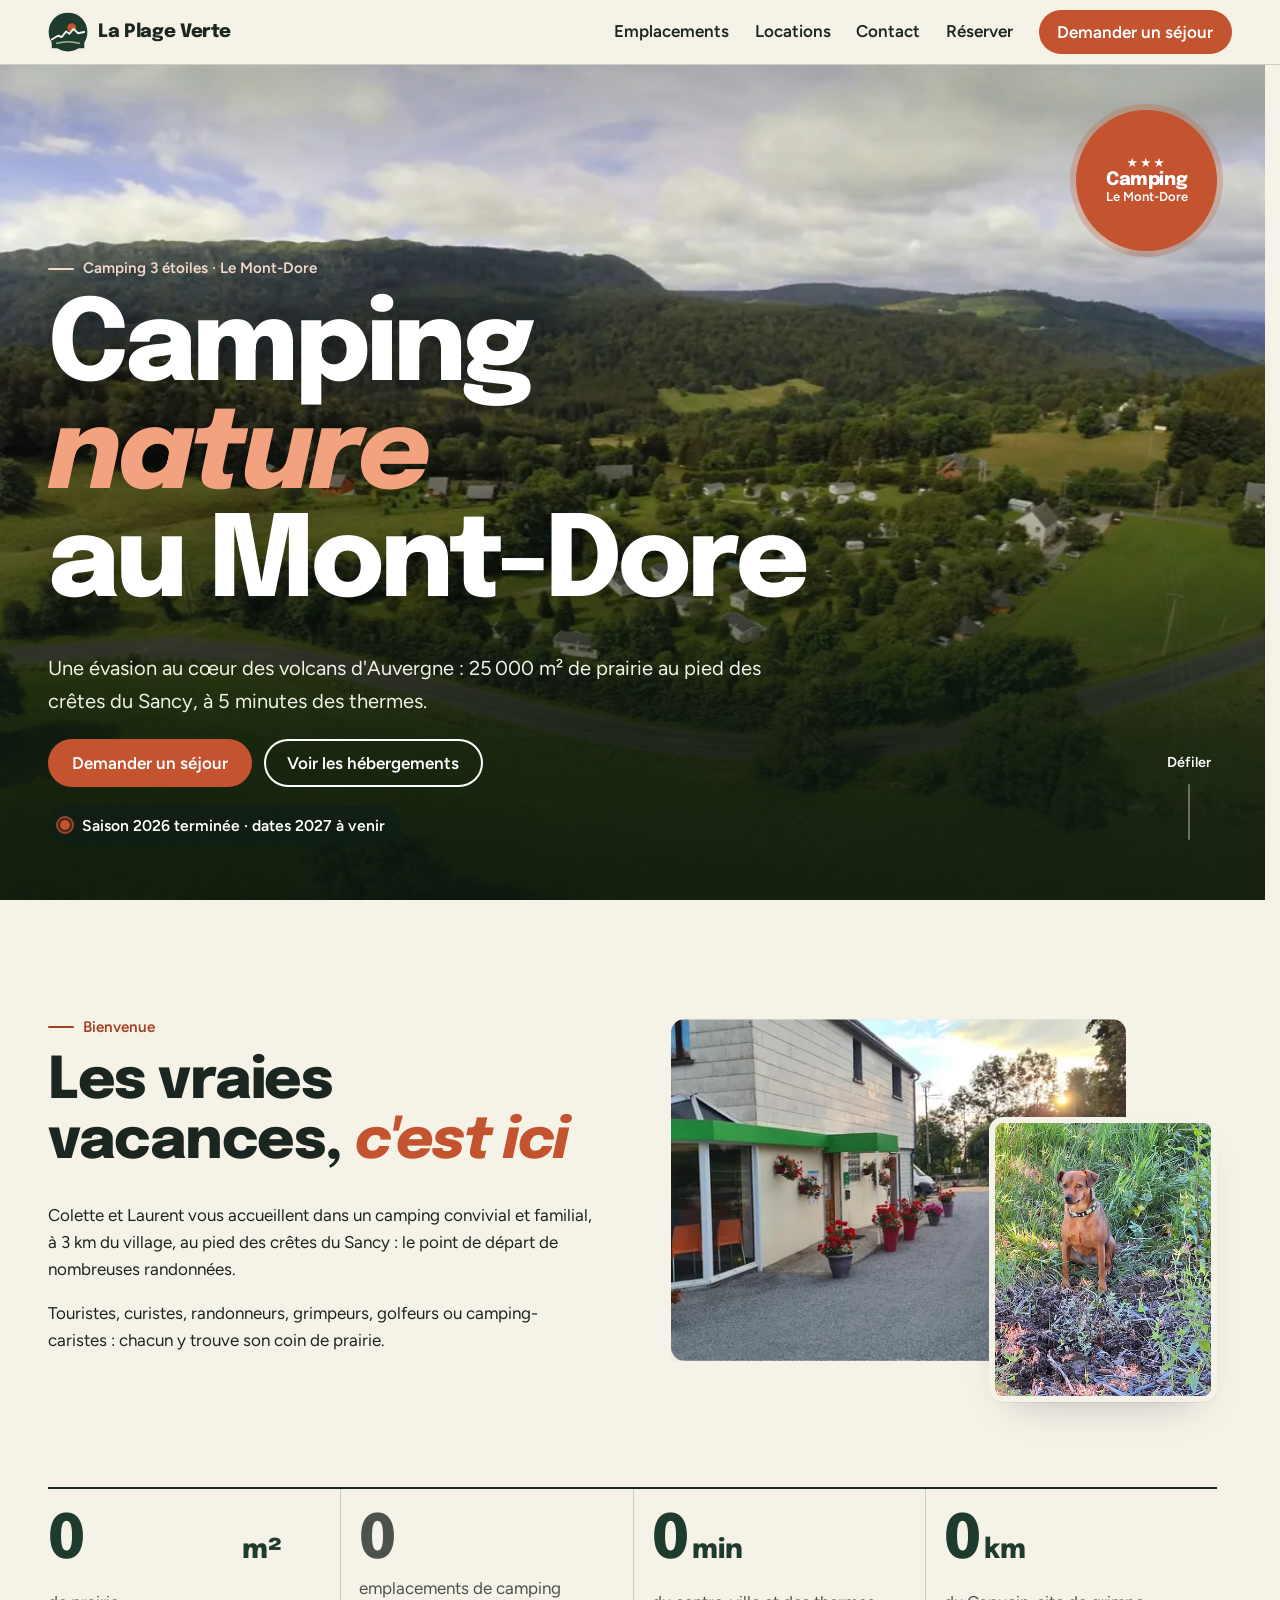
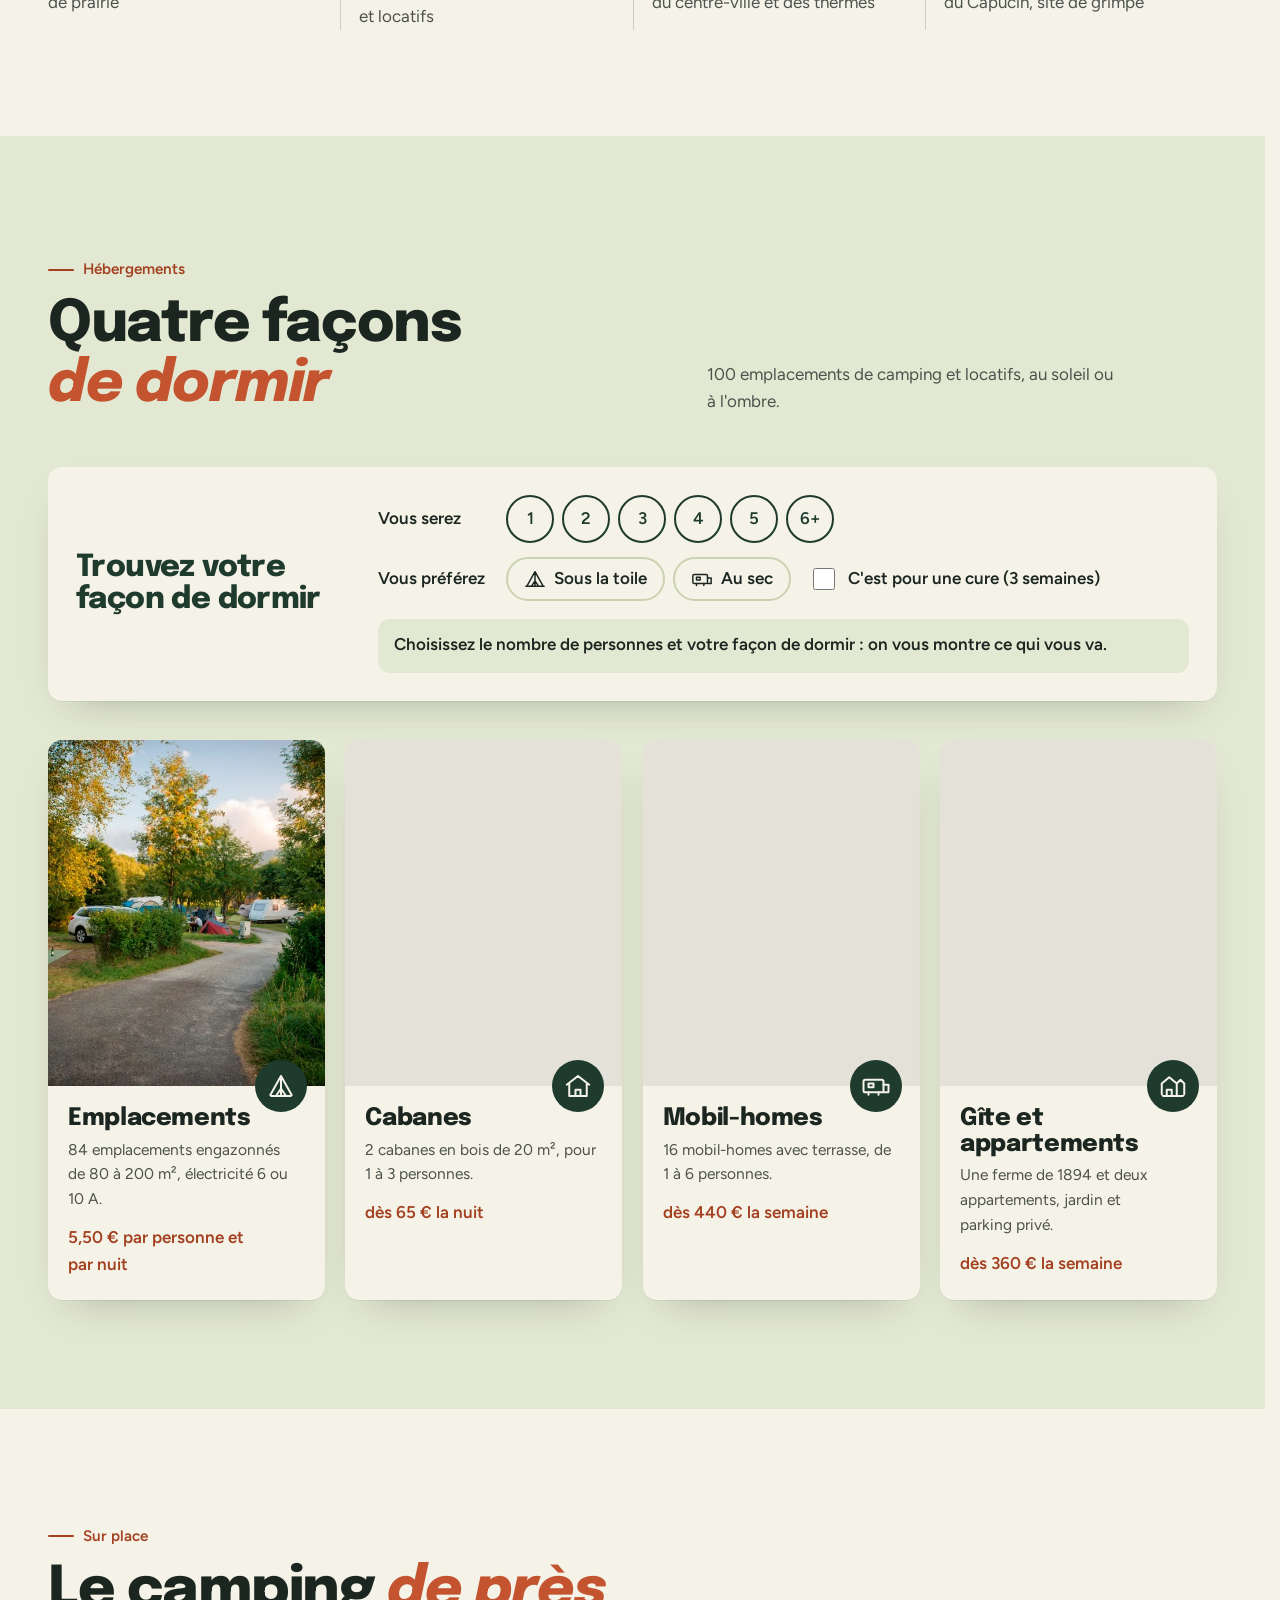
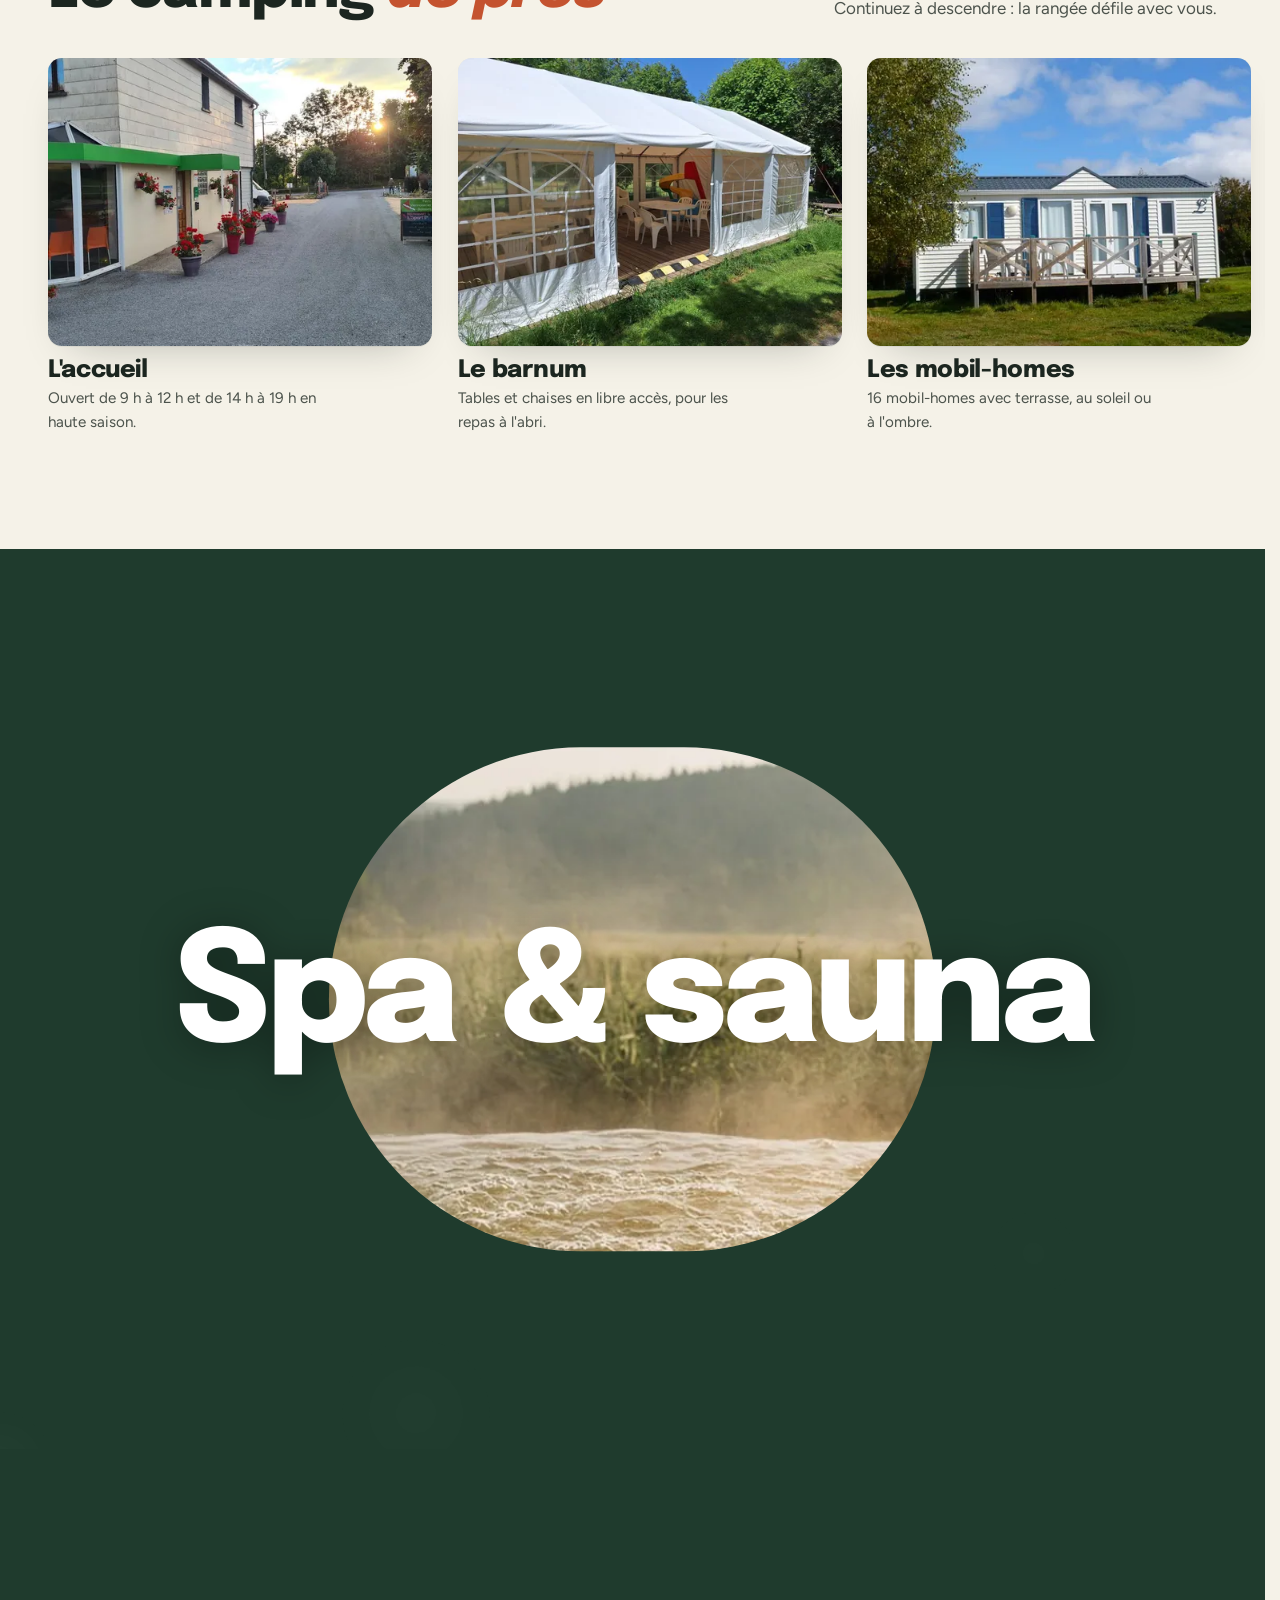
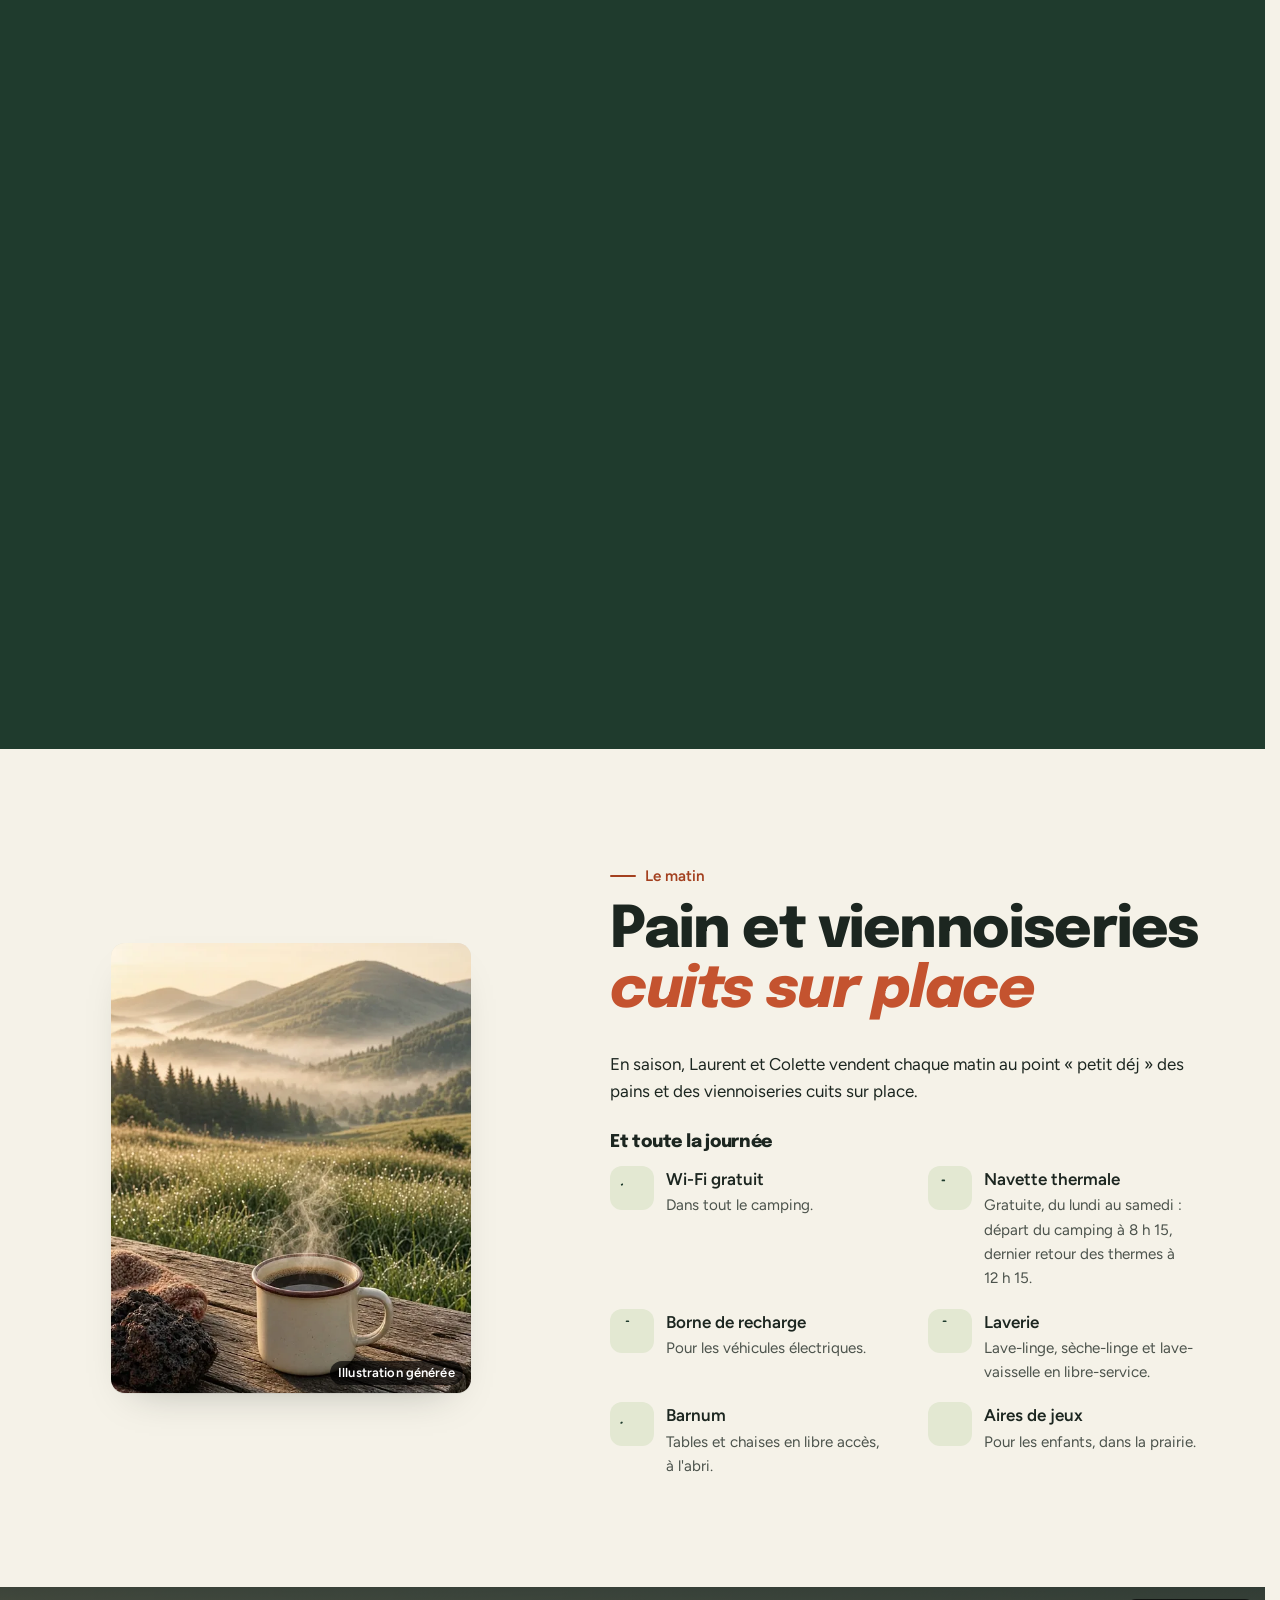
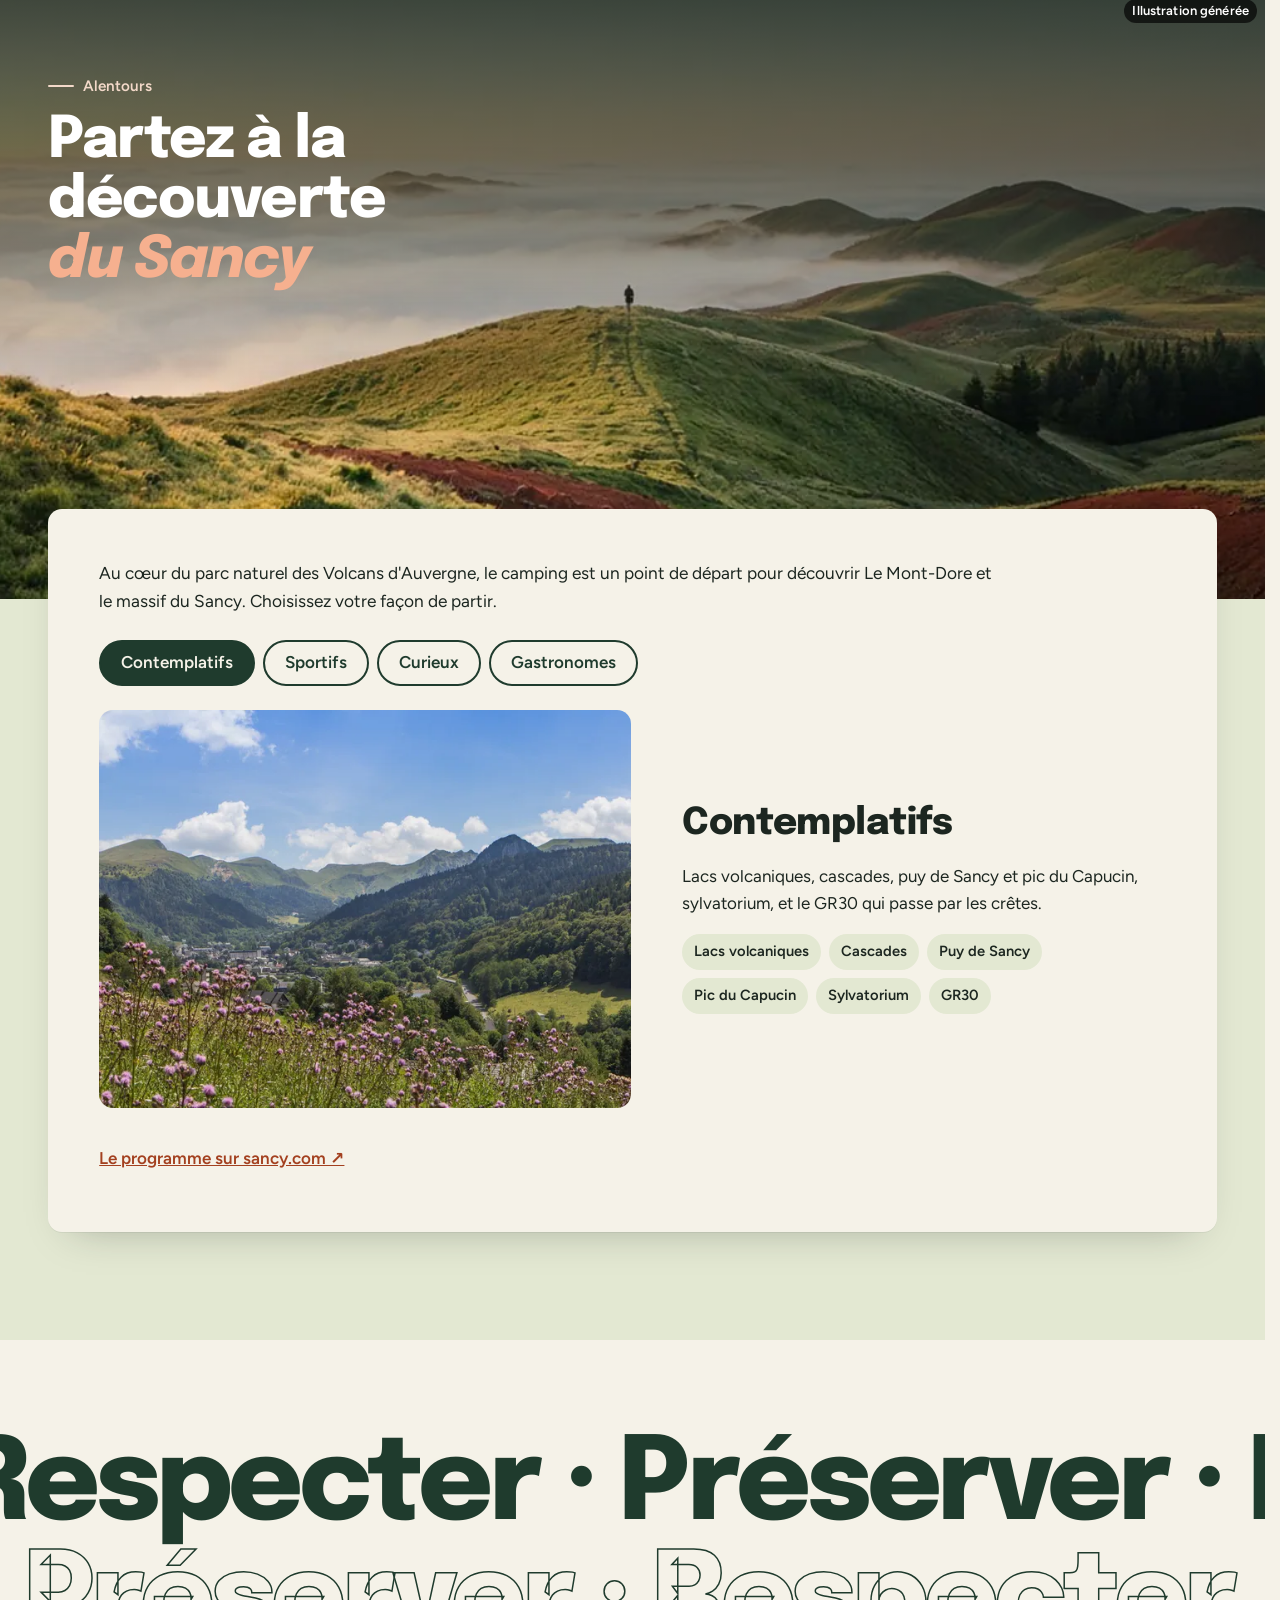
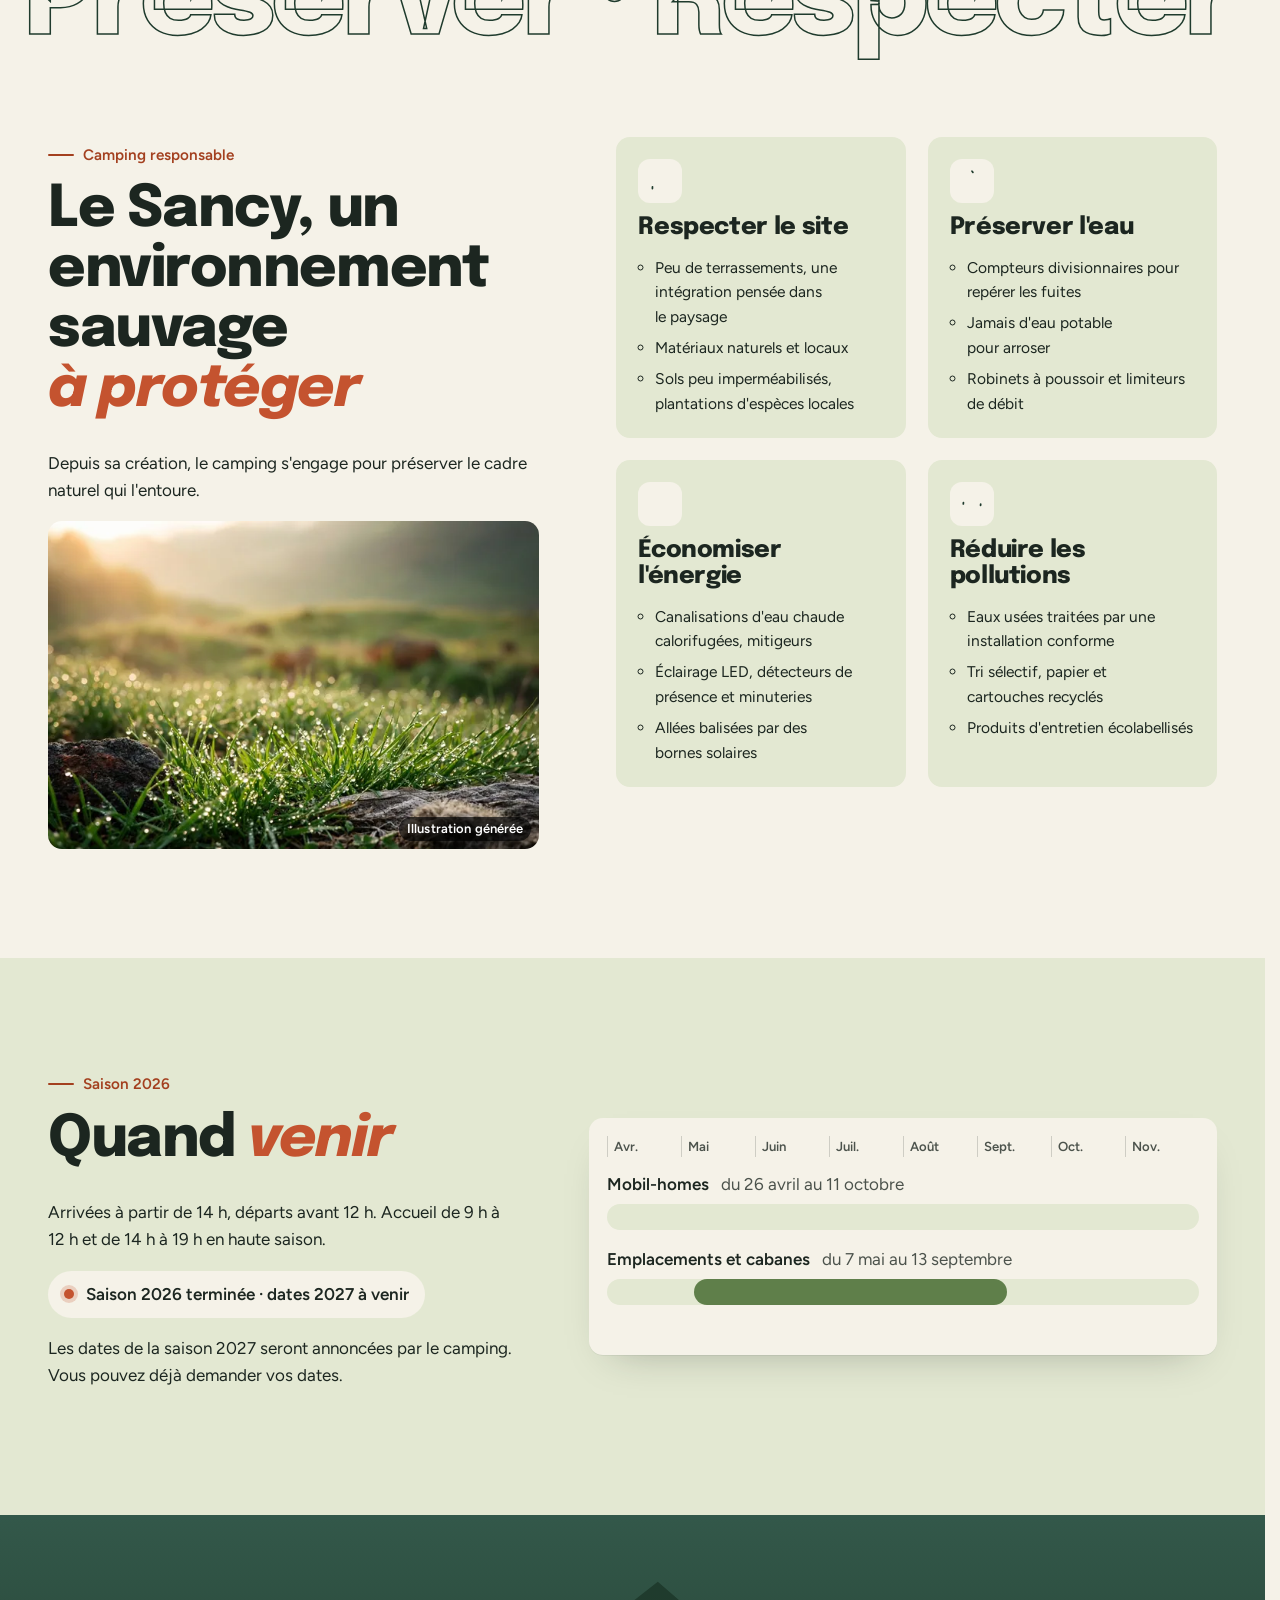
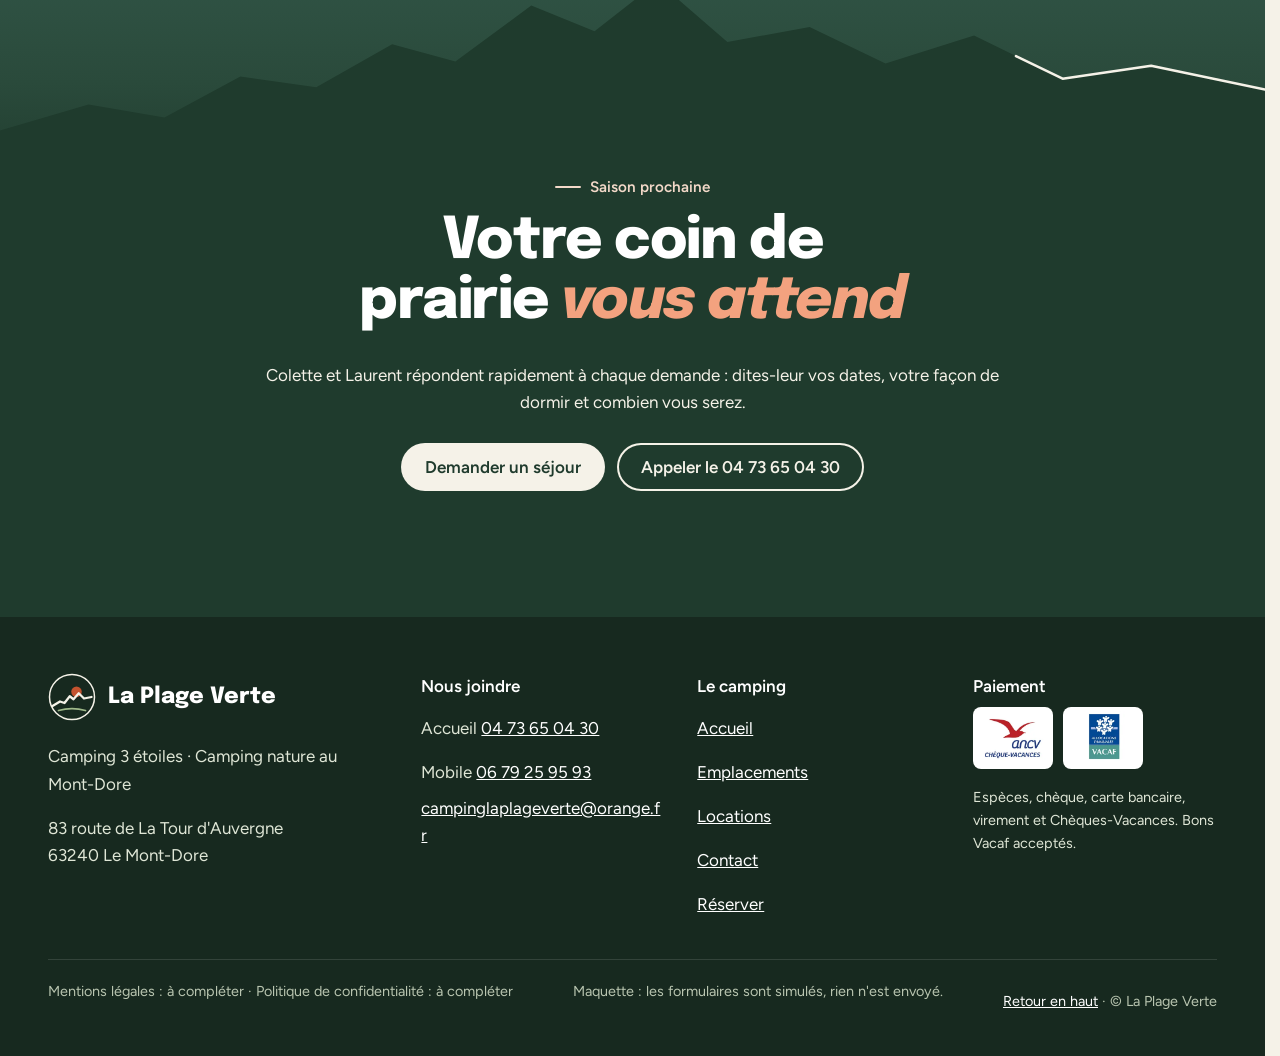
==== commit 55727809: "Maquette v2" ====
--- a/index.html
+++ b/index.html
@@ -1,5 +1,5 @@
 <!doctype html>
-<html lang="fr" data-v="1">
+<html lang="fr" data-v="2">
 <head>
 <meta charset="utf-8">
 <meta name="viewport" content="width=device-width, initial-scale=1, viewport-fit=cover">
@@ -35,14 +35,14 @@
 })();</script>
 <link rel="preload" href="/assets/fonts/epilogue-latin-800-normal.woff2" as="font" type="font/woff2" crossorigin>
 <link rel="preload" href="/assets/fonts/figtree-latin-400-normal.woff2" as="font" type="font/woff2" crossorigin>
-<link rel="stylesheet" href="/assets/css/socle.css?v=1">
-<link rel="stylesheet" href="/assets/css/site.css?v=1">
-<link rel="modulepreload" href="/assets/js/site.js?v=1">
-<link rel="modulepreload" href="/assets/js/socle/index.js?v=1">
+<link rel="stylesheet" href="/assets/css/socle.css?v=2">
+<link rel="stylesheet" href="/assets/css/site.css?v=2">
+<link rel="modulepreload" href="/assets/js/site.js?v=2">
+<link rel="modulepreload" href="/assets/js/socle/index.js?v=2">
 <script src="/assets/vendor/gsap.min.js" defer></script>
 <script src="/assets/vendor/ScrollTrigger.min.js" defer></script>
 <script src="/assets/vendor/SplitText.min.js" defer></script>
-<script type="module" src="/assets/js/site.js?v=1"></script>
+<script type="module" src="/assets/js/site.js?v=2"></script>
 <meta name="theme-color" content="#F5F2E8">
 <link rel="icon" href="/assets/images/favicon.svg" type="image/svg+xml">
 <link rel="apple-touch-icon" href="/assets/images/apple-touch-icon.png">
@@ -125,6 +125,7 @@
     </div>
     <p class="ouv-info ouv-apparait" data-info-cle data-saison='{"annee":2026,"periodes":[{"libelle":"Mobil-homes","debut":"2026-04-26","fin":"2026-10-11"},{"libelle":"Emplacements et cabanes","debut":"2026-05-07","fin":"2026-09-13"}],"textes":{"avant":"Ouverture le {date}","pendant":"Ouvert · {libelle} jusqu&#39;au {date}","apres":"Saison {annee} terminée · dates {suivante} à venir"}}'><span class="pastille" aria-hidden="true"></span><span data-saison-texte>Saison 2026 terminée · dates 2027 à venir</span></p>
   </div>
+  <a class="defiler ouv-apparait" href="#bienvenue" data-sans-transition aria-label="Descendre vers la présentation du camping"><span>Défiler</span><i aria-hidden="true"></i></a>
 </section>
 <section class="bienvenue" id="bienvenue">
   <div class="conteneur bienvenue-grille">
@@ -155,8 +156,24 @@
       <div><p class="surtitre">Hébergements</p><h2 data-anime="lignes">Quatre façons <em>de dormir</em></h2></div>
       <p data-anime>100 emplacements de camping et locatifs, au soleil ou à l&#39;ombre.</p>
     </div>
+    <div class="choix" data-choix='{"logements":[{"nom":"Les cabanes","type":"cabane","max":3,"semaine":350,"cure":750},{"nom":"Mobil-home Éco","type":"mobil-home","max":4,"semaine":440,"cure":990},{"nom":"Mobil-homes Confort","type":"mobil-home","max":6,"semaine":490,"cure":1090},{"nom":"Mobil-home Premium","type":"mobil-home","max":4,"semaine":550,"cure":1210},{"nom":"Gîte Le Cantou d&#39;Émile","type":"gite","max":5,"semaine":590,"cure":1190},{"nom":"Appartements Les Champs Fleuris","type":"gite","max":6,"semaine":360,"cure":920}],"textes":{"depart":"Choisissez le nombre de personnes et votre façon de dormir : on vous montre ce qui vous va.","toileReponse":"Pour {n} sous la toile : un emplacement de 80 à 200 m², 5,50 € par personne de plus de 7 ans et par nuit.","toileCure":"Pour une cure sous la toile : le forfait curiste, dès 427 € pour 2 personnes avec électricité 6 A.","secReponse":"Pour {n} au sec : {k}, dès {prix} la semaine ({nom}).","secCure":"Pour une cure à {n} au sec : {k}, dès {prix} la cure ({nom}).","secAucun":"Au-delà de 6 personnes au sec, pensez au séjour de groupe.","voirEmplacements":"Voir les emplacements","voirLogements":"Voir ces logements","voirGroupe":"Demander un séjour de groupe","unePersonne":"une personne","personnesN":"{n} personnes","unLogement":"1 logement possible","logementsN":"{k} logements possibles"},"liens":{"emplacements":"/emplacements","locations":"/locations","reserver":"/reserver"}}' data-visuel>
+    <p class="choix-titre">Trouvez votre façon de dormir</p>
+    <div class="choix-ligne">
+      <span class="choix-libelle" id="choix-n">Vous serez</span>
+      <div class="choix-boutons" role="group" aria-labelledby="choix-n"><button type="button" class="filtre-n" data-choix-n="1" aria-pressed="false">1</button><button type="button" class="filtre-n" data-choix-n="2" aria-pressed="false">2</button><button type="button" class="filtre-n" data-choix-n="3" aria-pressed="false">3</button><button type="button" class="filtre-n" data-choix-n="4" aria-pressed="false">4</button><button type="button" class="filtre-n" data-choix-n="5" aria-pressed="false">5</button><button type="button" class="filtre-n" data-choix-n="6" aria-pressed="false">6+</button></div>
+    </div>
+    <div class="choix-ligne">
+      <span class="choix-libelle" id="choix-f">Vous préférez</span>
+      <div class="choix-boutons" role="group" aria-labelledby="choix-f">
+        <button type="button" class="puce-bouton" data-choix-f="toile" aria-pressed="false"><svg class="icone choix-icone" viewBox="0 0 24 24" aria-hidden="true" fill="none" stroke="currentColor" stroke-width="1.6" stroke-linecap="round" stroke-linejoin="round"><path d="M3 20 12 4l9 16M12 4v16M8 20l4-6 4 6M2 20h20"/></svg>Sous la toile</button>
+        <button type="button" class="puce-bouton" data-choix-f="sec" aria-pressed="false"><svg class="icone choix-icone" viewBox="0 0 24 24" aria-hidden="true" fill="none" stroke="currentColor" stroke-width="1.6" stroke-linecap="round" stroke-linejoin="round"><rect x="2" y="7" width="16" height="10" rx="1.5"/><path d="M18 11h4v6h-4M6 17v2M14 17v2M6 10h4v3H6z"/></svg>Au sec</button>
+      </div>
+      <label class="choix-cure"><input type="checkbox" data-choix-cure><span>C&#39;est pour une cure (3 semaines)</span></label>
+    </div>
+    <p class="choix-reponse" role="status" data-choix-reponse>Choisissez le nombre de personnes et votre façon de dormir : on vous montre ce qui vous va.</p>
+  </div>
     <ul class="dormir-grille" data-anime="cascade">
-      <li class="dormir-carte" data-survol="incline" data-survol-force="5">
+      <li class="dormir-carte" data-survol="incline" data-survol-force="5" data-choix-carte="toile">
         <figure class="media dormir-media" style="--cadrage:50% 50%">
   <picture>
     <img src="/assets/images/emplacements-640.webp" srcset="/assets/images/emplacements-480.webp 480w, /assets/images/emplacements-640.webp 640w" sizes="(max-width: 760px) 46vw, 24vw" alt="Emplacements" width="640" height="801" loading="lazy" decoding="async">
@@ -168,7 +185,7 @@
           <p class="dormir-texte">84 emplacements engazonnés de 80 à 200 m², électricité 6 ou 10 A.</p>
           <p class="dormir-prix" data-prix>5,50 € par personne et par nuit</p>
         </div>
-      </li><li class="dormir-carte" data-survol="incline" data-survol-force="5">
+      </li><li class="dormir-carte" data-survol="incline" data-survol-force="5" data-choix-carte="cabane">
         <figure class="media dormir-media" style="--cadrage:50% 50%">
   <picture>
     <img src="/assets/images/cabane-carte-640.webp" srcset="/assets/images/cabane-carte-480.webp 480w, /assets/images/cabane-carte-640.webp 640w" sizes="(max-width: 760px) 46vw, 24vw" alt="Cabanes" width="640" height="800" loading="lazy" decoding="async">
@@ -180,7 +197,7 @@
           <p class="dormir-texte">2 cabanes en bois de 20 m², pour 1 à 3 personnes.</p>
           <p class="dormir-prix" data-prix>dès 65 € la nuit</p>
         </div>
-      </li><li class="dormir-carte" data-survol="incline" data-survol-force="5">
+      </li><li class="dormir-carte" data-survol="incline" data-survol-force="5" data-choix-carte="mobil-home">
         <figure class="media dormir-media" style="--cadrage:50% 50%">
   <picture>
     <img src="/assets/images/mobil-home-terrasse-640.webp" srcset="/assets/images/mobil-home-terrasse-480.webp 480w, /assets/images/mobil-home-terrasse-640.webp 640w" sizes="(max-width: 760px) 46vw, 24vw" alt="Mobil-homes" width="640" height="800" loading="lazy" decoding="async">
@@ -188,11 +205,11 @@
 </figure>
         <div class="dormir-corps">
           <svg class="icone dormir-icone" viewBox="0 0 24 24" aria-hidden="true" fill="none" stroke="currentColor" stroke-width="1.6" stroke-linecap="round" stroke-linejoin="round"><rect x="2" y="7" width="16" height="10" rx="1.5"/><path d="M18 11h4v6h-4M6 17v2M14 17v2M6 10h4v3H6z"/></svg>
-          <h3><a href="/locations#mh-eco" class="dormir-lien" data-libelle="Locations" data-superpose>Mobil-homes</a></h3>
+          <h3><a href="/locations#mh-eco" class="dormir-lien" data-libelle="Locations" data-superpose><span class="insecable">Mobil-homes</span></a></h3>
           <p class="dormir-texte">16 mobil-homes avec terrasse, de 1 à 6 personnes.</p>
           <p class="dormir-prix" data-prix>dès 440 € la semaine</p>
         </div>
-      </li><li class="dormir-carte" data-survol="incline" data-survol-force="5">
+      </li><li class="dormir-carte" data-survol="incline" data-survol-force="5" data-choix-carte="gite">
         <figure class="media dormir-media" style="--cadrage:50% 50%">
   <picture>
     <img src="/assets/images/gite-ferme-640.webp" srcset="/assets/images/gite-ferme-480.webp 480w, /assets/images/gite-ferme-640.webp 640w" sizes="(max-width: 760px) 46vw, 24vw" alt="Gîte et appartements" width="640" height="800" loading="lazy" decoding="async">
@@ -294,7 +311,7 @@
       <h2 data-anime="lignes">Pain et viennoiseries <em>cuits sur place</em></h2>
       <p data-anime>En saison, Laurent et Colette vendent chaque matin au point « petit déj » des pains et des viennoiseries cuits sur place.</p>
       <h3 class="matin-sous" data-anime>Et toute la journée</h3>
-      <ul class="services" data-anime="cascade"><li><svg class="icone" viewBox="0 0 24 24" aria-hidden="true" fill="none" stroke="currentColor" stroke-width="1.6" stroke-linecap="round" stroke-linejoin="round"><path d="M2.5 9a14 14 0 0 1 19 0"/><path d="M5.5 12.5a9.5 9.5 0 0 1 13 0"/><path d="M8.7 16a5 5 0 0 1 6.6 0"/><path d="M12 19.5h.01"/></svg><div><strong>Wi-Fi gratuit</strong><span>Dans tout le camping.</span></div></li><li><svg class="icone" viewBox="0 0 24 24" aria-hidden="true" fill="none" stroke="currentColor" stroke-width="1.6" stroke-linecap="round" stroke-linejoin="round"><rect x="3" y="5" width="18" height="11" rx="2"/><path d="M3 11h18M7 16v3M17 16v3M7 8h3M14 8h3"/></svg><div><strong>Navette thermale</strong><span>Gratuite, du lundi au samedi : départ du camping à 8 h 15, dernier retour des thermes à 12 h 15.</span></div></li><li><svg class="icone" viewBox="0 0 24 24" aria-hidden="true" fill="none" stroke="currentColor" stroke-width="1.6" stroke-linecap="round" stroke-linejoin="round"><rect x="5" y="3" width="10" height="18" rx="2"/><path d="M11 7l-2.5 4h3L9 15M15 9h2a2 2 0 0 1 2 2v5a1.5 1.5 0 0 0 3 0v-7l-2-2"/></svg><div><strong>Borne de recharge</strong><span>Pour les véhicules électriques.</span></div></li><li><svg class="icone" viewBox="0 0 24 24" aria-hidden="true" fill="none" stroke="currentColor" stroke-width="1.6" stroke-linecap="round" stroke-linejoin="round"><rect x="4" y="3" width="16" height="18" rx="2"/><circle cx="12" cy="13" r="4.5"/><path d="M7 6.5h2M12 6.5h5"/></svg><div><strong>Laverie</strong><span>Lave-linge, sèche-linge et lave-vaisselle en libre-service.</span></div></li><li><svg class="icone" viewBox="0 0 24 24" aria-hidden="true" fill="none" stroke="currentColor" stroke-width="1.6" stroke-linecap="round" stroke-linejoin="round"><path d="M2 11 12 4l10 7"/><path d="M4 10v10M20 10v10M2 11h20M8 20v-5h8v5"/></svg><div><strong>Barnum</strong><span>Tables et chaises en libre accès, à l&#39;abri.</span></div></li><li><svg class="icone" viewBox="0 0 24 24" aria-hidden="true" fill="none" stroke="currentColor" stroke-width="1.6" stroke-linecap="round" stroke-linejoin="round"><path d="M4 21V9M20 21V9M4 9l8-5 8 5M8 13l4 4 4-4M12 17v4"/></svg><div><strong>Aires de jeux</strong><span>Pour les enfants, dans la prairie.</span></div></li></ul>
+      <ul class="services" data-anime="cascade"><li><svg class="icone" viewBox="0 0 24 24" aria-hidden="true" fill="none" stroke="currentColor" stroke-width="1.6" stroke-linecap="round" stroke-linejoin="round" data-fx="trace"><path d="M2.5 9a14 14 0 0 1 19 0"/><path d="M5.5 12.5a9.5 9.5 0 0 1 13 0"/><path d="M8.7 16a5 5 0 0 1 6.6 0"/><path d="M12 19.5h.01"/></svg><div><strong>Wi-Fi gratuit</strong><span>Dans tout le camping.</span></div></li><li><svg class="icone" viewBox="0 0 24 24" aria-hidden="true" fill="none" stroke="currentColor" stroke-width="1.6" stroke-linecap="round" stroke-linejoin="round" data-fx="trace"><rect x="3" y="5" width="18" height="11" rx="2"/><path d="M3 11h18M7 16v3M17 16v3M7 8h3M14 8h3"/></svg><div><strong>Navette thermale</strong><span>Gratuite, du lundi au samedi : départ du camping à 8 h 15, dernier retour des thermes à 12 h 15.</span></div></li><li><svg class="icone" viewBox="0 0 24 24" aria-hidden="true" fill="none" stroke="currentColor" stroke-width="1.6" stroke-linecap="round" stroke-linejoin="round" data-fx="trace"><rect x="5" y="3" width="10" height="18" rx="2"/><path d="M11 7l-2.5 4h3L9 15M15 9h2a2 2 0 0 1 2 2v5a1.5 1.5 0 0 0 3 0v-7l-2-2"/></svg><div><strong>Borne de recharge</strong><span>Pour les véhicules électriques.</span></div></li><li><svg class="icone" viewBox="0 0 24 24" aria-hidden="true" fill="none" stroke="currentColor" stroke-width="1.6" stroke-linecap="round" stroke-linejoin="round" data-fx="trace"><rect x="4" y="3" width="16" height="18" rx="2"/><circle cx="12" cy="13" r="4.5"/><path d="M7 6.5h2M12 6.5h5"/></svg><div><strong>Laverie</strong><span>Lave-linge, sèche-linge et lave-vaisselle en libre-service.</span></div></li><li><svg class="icone" viewBox="0 0 24 24" aria-hidden="true" fill="none" stroke="currentColor" stroke-width="1.6" stroke-linecap="round" stroke-linejoin="round" data-fx="trace"><path d="M2 11 12 4l10 7"/><path d="M4 10v10M20 10v10M2 11h20M8 20v-5h8v5"/></svg><div><strong>Barnum</strong><span>Tables et chaises en libre accès, à l&#39;abri.</span></div></li><li><svg class="icone" viewBox="0 0 24 24" aria-hidden="true" fill="none" stroke="currentColor" stroke-width="1.6" stroke-linecap="round" stroke-linejoin="round" data-fx="trace"><path d="M4 21V9M20 21V9M4 9l8-5 8 5M8 13l4 4 4-4M12 17v4"/></svg><div><strong>Aires de jeux</strong><span>Pour les enfants, dans la prairie.</span></div></li></ul>
     </div>
   </div>
 </section>
@@ -373,7 +390,7 @@
   <div class="conteneur engagements-grille">
     <div class="engagements-tete">
       <p class="surtitre">Camping responsable</p>
-      <h2 data-anime="lignes">Le Sancy, <em>un environnement sauvage à protéger</em></h2>
+      <h2 data-anime="lignes">Le Sancy, un environnement sauvage <em>à protéger</em></h2>
       <p data-anime>Depuis sa création, le camping s&#39;engage pour préserver le cadre naturel qui l&#39;entoure.</p>
       <figure class="media engagements-media" data-grok data-anime="rideau" style="--cadrage:50% 50%">
   <picture>
@@ -381,7 +398,7 @@
   </picture><figcaption class="mention-ia">Illustration générée</figcaption>
 </figure>
     </div>
-    <ul class="engagements-liste" data-anime="cascade"><li><h3>Respecter le site</h3><ul><li>Peu de terrassements, une intégration pensée dans le paysage</li><li>Matériaux naturels et locaux</li><li>Sols peu imperméabilisés, plantations d&#39;espèces locales</li></ul></li><li><h3>Préserver l&#39;eau</h3><ul><li>Compteurs divisionnaires pour repérer les fuites</li><li>Jamais d&#39;eau potable pour arroser</li><li>Robinets à poussoir et limiteurs de débit</li></ul></li><li><h3>Économiser l&#39;énergie</h3><ul><li>Canalisations d&#39;eau chaude calorifugées, mitigeurs</li><li>Éclairage LED, détecteurs de présence et minuteries</li><li>Allées balisées par des bornes solaires</li></ul></li><li><h3>Réduire les pollutions</h3><ul><li>Eaux usées traitées par une installation conforme</li><li>Tri sélectif, papier et cartouches recyclés</li><li>Produits d&#39;entretien écolabellisés</li></ul></li></ul>
+    <ul class="engagements-liste" data-anime="cascade" tabindex="0" aria-label="Les engagements du camping"><li><svg class="icone engagements-icone" viewBox="0 0 24 24" aria-hidden="true" fill="none" stroke="currentColor" stroke-width="1.6" stroke-linecap="round" stroke-linejoin="round" data-fx="trace"><path d="M5 19C5 10 10 4 20 4c0 10-6 15-15 15Z"/><path d="M5 19 13 11"/></svg><h3>Respecter le site</h3><ul><li>Peu de terrassements, une intégration pensée dans le paysage</li><li>Matériaux naturels et locaux</li><li>Sols peu imperméabilisés, plantations d&#39;espèces locales</li></ul></li><li><svg class="icone engagements-icone" viewBox="0 0 24 24" aria-hidden="true" fill="none" stroke="currentColor" stroke-width="1.6" stroke-linecap="round" stroke-linejoin="round" data-fx="trace"><path d="M12 3s6 7 6 11a6 6 0 0 1-12 0c0-4 6-11 6-11Z"/><path d="M9.5 14.5a2.6 2.6 0 0 0 2.5 2.5"/></svg><h3>Préserver l&#39;eau</h3><ul><li>Compteurs divisionnaires pour repérer les fuites</li><li>Jamais d&#39;eau potable pour arroser</li><li>Robinets à poussoir et limiteurs de débit</li></ul></li><li><svg class="icone engagements-icone" viewBox="0 0 24 24" aria-hidden="true" fill="none" stroke="currentColor" stroke-width="1.6" stroke-linecap="round" stroke-linejoin="round" data-fx="trace"><path d="M13 2 5 13h6l-1 9 8-11h-6l1-9Z"/></svg><h3>Économiser l&#39;énergie</h3><ul><li>Canalisations d&#39;eau chaude calorifugées, mitigeurs</li><li>Éclairage LED, détecteurs de présence et minuteries</li><li>Allées balisées par des bornes solaires</li></ul></li><li><svg class="icone engagements-icone" viewBox="0 0 24 24" aria-hidden="true" fill="none" stroke="currentColor" stroke-width="1.6" stroke-linecap="round" stroke-linejoin="round" data-fx="trace"><path d="M20 12a8 8 0 0 1-14 5.3M4 12a8 8 0 0 1 14-5.3"/><path d="M18 3v4h-4M6 21v-4h4"/></svg><h3>Réduire les pollutions</h3><ul><li>Eaux usées traitées par une installation conforme</li><li>Tri sélectif, papier et cartouches recyclés</li><li>Produits d&#39;entretien écolabellisés</li></ul></li></ul>
   </div>
 </section>
 <section class="saison" id="saison">
@@ -402,7 +419,7 @@
       <p class="frise-libelle">Emplacements et cabanes<span>du 7 mai au 13 septembre</span></p>
       <div class="frise-piste"><span class="frise-barre" style="--g:14.75%;--d:32.38%"></span></div>
     </div>
-    <span class="frise-jour frise-jour--droite" data-frise-jour style="--x:95.49" ><span>Aujourd&#39;hui</span></span>
+    <span class="frise-jour frise-jour--droite" data-frise-jour style="--x:96.72" ><span>Aujourd&#39;hui</span></span>
   </div>
   </div>
 </section>
--- a/assets/css/site.css
+++ b/assets/css/site.css
@@ -703,7 +703,7 @@
   .ouv-accueil .surtitre { display: none; }
   .matin-media, .detail-media, .fourni-media { aspect-ratio: 16 / 10; width: 100%; }
 }
-@media (max-width: 420px) {
+@media (max-width: 370px) {
   .dormir-grille { grid-template-columns: minmax(0, 1fr); }
   .dormir-media { aspect-ratio: 16 / 9; }
   .dormir-texte { display: block; }
@@ -740,3 +740,83 @@
   .fpe__repere.est-actif { flex: 1 1 auto; }
   .fpe__repere.est-actif .fpe__nom { overflow: visible; }
 }
+
+
+/* ==================== v2 ==================== */
+/* Accueil : invitation à défiler (trois passages puis s'arrête). */
+.defiler { position: absolute; z-index: 3; right: max(var(--gouttiere), calc((100vw - var(--largeur)) / 2)); bottom: calc(var(--barres-h) + clamp(28px, 6vh, 72px)); display: grid; justify-items: center; gap: 10px; min-width: 44px; padding: 6px; color: #fff; font-weight: 600; font-size: .9rem; text-decoration: none; }
+.defiler i { position: relative; display: block; width: 2px; height: 56px; background: rgb(255 255 255 / .35); overflow: hidden; border-radius: 2px; }
+.defiler i::after { content: ''; position: absolute; left: 0; top: -40%; width: 100%; height: 40%; background: #fff; animation: descend 1.6s ease-in-out 2.6s 4 both; }
+@keyframes descend { from { top: -40%; } to { top: 100%; } }
+@media (max-width: 760px), (max-height: 640px) { .defiler { display: none; } }
+
+/* Accueil : trouvez votre façon de dormir. */
+.choix { display: grid; grid-template-columns: auto minmax(0, 1fr); gap: 14px 28px; align-items: center; margin: 0 0 clamp(24px, 3vw, 40px); padding: clamp(18px, 2.4vw, 28px); border-radius: var(--rayon); background: var(--fond); box-shadow: var(--ombre); }
+.choix-titre { grid-row: span 3; margin: 0; max-width: 9em; font-family: var(--police-titres); font-weight: 800; font-size: clamp(1.4rem, 1.1rem + 1vw, 2rem); line-height: 1.05; letter-spacing: -.02em; color: var(--sapin); }
+.choix-ligne { display: flex; flex-wrap: wrap; align-items: center; gap: 10px 18px; }
+.choix-libelle { font-weight: 600; min-width: 6.5em; }
+.choix-boutons { display: flex; flex-wrap: wrap; gap: 8px; }
+.choix .puce-bouton { display: inline-flex; align-items: center; gap: 8px; }
+.choix-icone { width: 22px; height: 22px; color: currentColor; }
+.choix-cure { position: relative; display: inline-flex; align-items: center; gap: 10px; min-height: 44px; font-weight: 600; cursor: pointer; }
+.choix-cure input { width: 22px; height: 22px; accent-color: var(--sapin); }
+.choix-reponse { grid-column: 2; margin: 4px 0 0; padding: 12px 16px; border-radius: 12px; background: var(--herbe); font-weight: 600; min-height: 3.2em; }
+.choix-lien { display: inline-flex; align-items: center; min-height: 44px; margin-block: -12px; color: var(--accent-texte); white-space: nowrap; }
+html:not(.js) .choix, html.secours .choix { display: none; }
+.dormir-carte { transition: opacity .4s, filter .4s, box-shadow .3s; }
+.dormir-carte[data-ecartee] { opacity: .38; filter: saturate(.3); }
+.dormir-media img { transition: transform .6s cubic-bezier(.2, .7, .2, 1); }
+.dormir-carte:hover .dormir-media img { transform: scale(1.06); }
+.dormir-carte:hover .dormir-icone { transform: rotate(-8deg) scale(1.06); }
+.dormir-icone { transition: transform .35s; }
+@media (max-width: 900px) {
+  .choix { grid-template-columns: minmax(0, 1fr); }
+  .choix-titre { grid-row: auto; max-width: none; }
+  .choix-reponse { grid-column: 1; }
+  .choix-libelle { min-width: 0; width: 100%; }
+}
+
+/* Engagements : icônes tracées ; sur téléphone, une rangée qui se glisse. */
+.engagements-icone { width: 44px; height: 44px; padding: 9px; margin-bottom: 12px; border-radius: 12px; background: var(--fond); color: var(--sapin); }
+@media (max-width: 760px) {
+  .engagements-liste { display: flex; overflow-x: auto; scroll-snap-type: x mandatory; gap: 12px; margin-inline: calc(var(--gouttiere) * -1); padding: 0 var(--gouttiere) 8px; }
+  .engagements-liste > li { flex: 0 0 82%; scroll-snap-align: start; }
+}
+
+/* Emplacements : l'emplacement dessiné en direct. */
+.pitch { margin: 0 0 6px; }
+.pitch svg { display: block; width: 100%; height: auto; }
+.pitch figcaption { margin-top: 6px; font-size: 13px; color: #cfdac6; }
+.pitch-herbe { fill: #2f5a43; }
+.pitch-bord { fill: none; stroke: rgb(245 242 232 / .35); stroke-width: 1.5; stroke-dasharray: 6 6; }
+.pitch-arbre circle { fill: #3f7356; }
+.pitch-toile { fill: var(--creme); }
+.pitch-porte { fill: #d8d2c0; }
+.pitch-voiture rect, .pitch-van > rect:first-child { fill: #f3a27f; }
+.pitch-voiture circle, .pitch-van circle { fill: #15241b; }
+.pitch-van .pitch-vitre, .pitch-voiture rect + rect { fill: #cfe0d6; }
+.pitch-borne rect { fill: #15241b; }
+.pitch-eclair { fill: #f2c230; }
+.pitch-borne text { fill: var(--creme); font: 600 13px var(--police-texte); }
+.pitch-tete, .pitch-corps { fill: var(--creme); }
+.pitch-chien { fill: #f3a27f; }
+@media (max-width: 900px) { .pitch { display: none; } }
+
+/* Locations : échange de photos et détails. */
+.fiche-echange { position: absolute; z-index: 3; right: 20px; bottom: -22px; width: 44px; height: 44px; display: grid; place-items: center; border: 0; border-radius: 50%; background: var(--sapin); color: var(--creme); box-shadow: var(--ombre); cursor: pointer; transition: transform .3s; }
+.fiche-echange:hover { transform: rotate(180deg); }
+.fiche-echange svg { width: 20px; height: 20px; }
+.fiche-media-2 { right: 74px; }
+.fiche-plus summary { display: none; }
+@media (max-width: 760px) {
+  .fiche-plus summary { display: flex; align-items: center; justify-content: space-between; min-height: 48px; margin: 4px 0 8px; padding: 0 14px; border-radius: 12px; background: var(--herbe); font-weight: 600; cursor: pointer; list-style: none; }
+  .fiche-plus summary::-webkit-details-marker { display: none; }
+  .fiche-plus summary::after { content: '+'; font-size: 1.4rem; line-height: 1; }
+  .fiche-plus[open] summary::after { content: '−'; }
+}
+
+/* Contact : le point qui arrive au camping. */
+.carte-voyageur { fill: #fff; stroke: var(--accent); stroke-width: 4; }
+@media (max-width: 760px) {
+  .dormir-corps h3 { padding-right: 0; font-size: 1rem; }
+}
